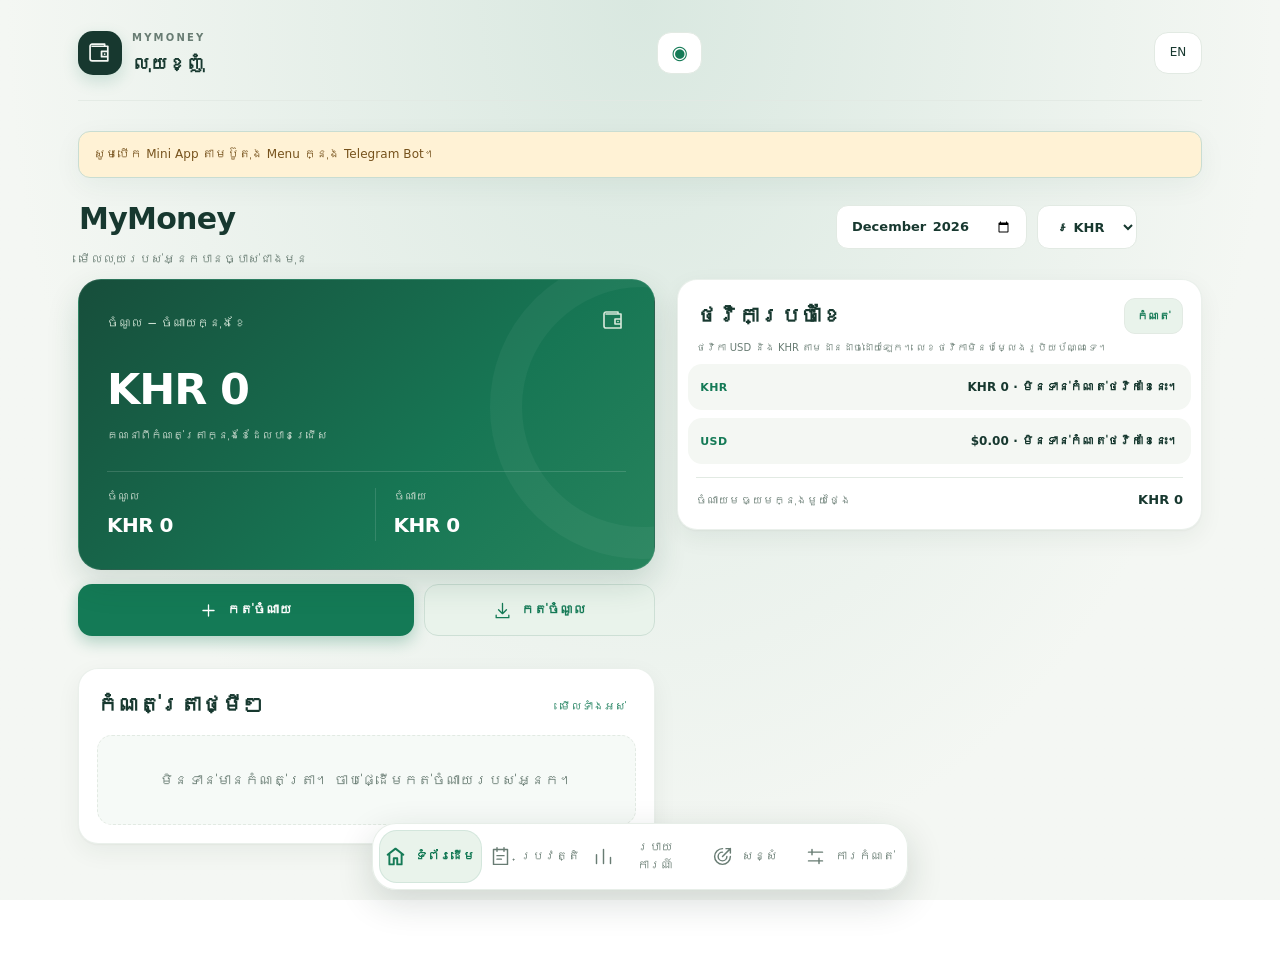
==== static/index.html @ 29fc5677 "Updated Layout ,UI,Notification" ====
<!doctype html>
<html lang="km">
<head>
<meta charset="utf-8"><meta name="viewport" content="width=device-width, initial-scale=1, viewport-fit=cover">
<meta name="theme-color" content="#13795b"><title>លុយខ្ញុំ · MyMoney</title>
<link rel="stylesheet" href="/static/style.css"><link rel="stylesheet" href="/static/design.css"><link rel="stylesheet" href="/static/modern.css?v=20261009-wallpaper-fix"><link rel="stylesheet" href="/static/keypad.css?v=20261022-keypad"><link rel="stylesheet" href="/static/notifications.css?v=20261022-notify"><link rel="stylesheet" href="/static/clean.css?v=20261022-clean">
<script src="https://telegram.org/js/telegram-web-app.js"></script><script defer src="/static/wallpaper.js?v=20261009-wallpaper-fix"></script><script defer src="/static/app.js?v=20261009-wallpaper-fix"></script>
<script defer src="/static/personal.js"></script><script defer src="/static/design.js"></script><script defer src="/static/history.js"></script><script defer src="/static/features.js"></script><script defer src="/static/ux.js"></script><script defer src="/static/exchange.js?v=20261009-auto-rate-v2"></script><script defer src="/static/categories.js"></script><script defer src="/static/keypad.js?v=20261022-keypad"></script><script defer src="/static/debts.js"></script><script defer src="/static/notifications.js?v=20261022-notify"></script><script defer src="/static/calendar.js?v=20261022-clean"></script><script defer src="/static/admin.js"></script></head>
<body>
<div id="bootLoader" class="boot-loader" role="status" aria-live="polite"><div class="loader-mark">◈</div><strong>MyMoney</strong><p>កំពុងបើកកម្មវិធី / Opening your wallet…</p><span class="spinner"></span></div>
<div class="shell">
<header><div class="brand" data-ui-icon="wallet"></div><div><small>MYMONEY</small><h1>លុយខ្ញុំ</h1></div><button id="privacyToggle" class="pill privacy-toggle" type="button" aria-pressed="false" aria-label="Hide amounts">◉</button><button id="language" class="pill" aria-label="Change language">EN</button></header>
<div id="notice" role="status" aria-live="polite"></div><button id="retryLoad" class="secondary" hidden data-i="retry">ព្យាយាមម្ដងទៀត</button>
<div class="greeting"><p id="greetingName"></p><span data-i="greetingTag">កត់ត្រាបន្តិច រៀបចំបានច្បាស់</span></div><div class="toolbar"><label><span data-i="month">ខែ</span><input id="month" type="month"></label><label class="base-currency"><span id="currencyHelp" data-i="baseCurrency">បង្ហាញសរុបជារូបិយប័ណ្ណ</span><select id="currency" aria-label="Base display currency"><option value="KHR">៛ KHR</option><option value="USD">$ USD</option></select></label></div>
<main>
<section id="home" class="page dashboard">
<div class="wallet-block"><article class="hero"><div class="hero-top"><span data-i="net">ចំណូល − ចំណាយក្នុងខែ</span><span class="hero-emblem" data-ui-icon="wallet"></span></div><strong id="net">—</strong><p data-i="netHelp">គណនាពីកំណត់ត្រាក្នុងខែដែលបានជ្រើស</p><div class="hero-stats"><div><span data-i="income">ចំណូល</span><b id="income">—</b></div><div><span data-i="expense">ចំណាយ</span><b id="expense">—</b></div></div></article><div class="actions"><button id="addExpense" class="primary"><i data-ui-icon="plus"></i><span data-i="addExpense"></span></button><button id="addIncome" class="secondary"><i data-ui-icon="income"></i><span data-i="addIncome"></span></button></div></div>
<div class="overview-block"><article class="card budget-card"><div class="section-title"><h2 data-i="budget">ថវិកាប្រចាំខែ</h2><button id="manageBudget" class="text-btn" data-i="manage">កំណត់</button></div><p class="muted budget-currency-note" data-i="budgetCurrencyNote">USD និង KHR តាមដានដាច់ដោយឡែក។</p><div id="budgetSummary" aria-live="polite"></div><progress id="budgetProgress" max="100" value="0" hidden></progress><p id="budgetHint" class="muted" hidden></p><div class="monthly-budget-stats"><div><small data-i="monthSpentAverage">ចំណាយមធ្យមក្នុងមួយថ្ងៃ</small><strong id="monthSpentAverage">—</strong></div></div><div id="dailyAllowanceCard" class="budget-daily-callout" hidden><div class="section-title"><h3 data-i="dailyAllowance">ចំនួនណែនាំសម្រាប់ចាយប្រចាំថ្ងៃ</h3><span id="dailyAllowanceDays" class="daily-allowance-days"></span></div><strong id="dailyAllowanceAmount">—</strong><p id="dailyAllowanceHint" class="muted"></p></div></article></div>
<article class="card recent-card"><div class="section-title"><h2 data-i="recent">កំណត់ត្រាថ្មីៗ</h2><button id="viewAll" class="text-btn" data-i="viewAll">មើលទាំងអស់</button></div><div id="recent"></div></article>

</section>
<section id="debts" class="page" hidden><div class="page-heading"><div><p class="eyebrow">MYMONEY / PERSONAL</p><h2 data-i="debts">ខ្ចី និងឱ្យខ្ចី</h2></div><button id="newDebt" class="primary" data-i="newDebt">＋ កត់ត្រា</button></div><p class="muted" data-i="debtHelp">តាមដានប្រាក់ដែលអ្នកខ្ចី ឬឱ្យគេខ្ចី កត់ប្រាក់សងនីមួយៗ និងមើលសមតុល្យនៅសល់។</p><div class="debt-summary"><article><small data-i="iOwe">ខ្ញុំជំពាក់</small><strong id="debtOweKhr">៛ —</strong><strong id="debtOweUsd">$ —</strong></article><article><small data-i="owedToMe">គេជំពាក់ខ្ញុំ</small><strong id="debtLentKhr">៛ —</strong><strong id="debtLentUsd">$ —</strong></article></div><article class="card debt-monthly"><div class="section-title"><h3 data-i="debtMonthSummary">សង្ខេបប្រចាំខែ</h3><input id="debtMonth" type="month" aria-label="Debt summary month"></div><div class="debt-month-grid"><div><small data-i="borrowedThisMonth">បានខ្ចី</small><strong id="debtMonthBorrowed">—</strong></div><div><small data-i="lentThisMonth">បានឱ្យខ្ចី</small><strong id="debtMonthLent">—</strong></div><div><small data-i="repaidThisMonth">បានសង</small><strong id="debtMonthPaid">—</strong></div></div></article><div class="chips"><button data-debt-filter="all" class="selected" data-i="all">ទាំងអស់</button><button data-debt-filter="open" data-i="unpaid">មិនទាន់សង</button><button data-debt-filter="settled" data-i="paid">បានសង</button><button data-debt-filter="overdue" data-i="overdue">ហួសថ្ងៃសង</button></div><div class="debt-tools"><input id="debtSearch" type="search" data-i-placeholder="debtSearchPlaceholder" placeholder="ស្វែងរកតាមចំណាំ…" aria-label="ស្វែងរកតាមចំណាំ"><select id="debtSort" aria-label="Sort debts"><option value="newest" data-i="sortNewest">ថ្មីៗមុន</option><option value="amount_desc" data-i="sortAmountHigh">ចំនួនច្រើនមុន</option><option value="amount_asc" data-i="sortAmountLow">ចំនួនតិចមុន</option><option value="due_asc" data-i="sortDueSoon">ថ្ងៃសងជិតមុន</option></select></div><label class="debt-show-settled"><input id="showSettledDebts" type="checkbox"><span data-i="showSettledDebts">បង្ហាញកំណត់ត្រាដែលសងរួច</span></label><p id="debtError" role="status"></p><div id="debtList"></div></section>
<section id="reports" class="page" hidden><div class="page-heading"><div><p class="eyebrow">MYMONEY / INSIGHTS</p><h2 data-i="reports">របាយការណ៍</h2></div><span class="heading-icon" data-ui-icon="reports"></span></div><article class="card summary-card"><div class="section-title"><h2 data-i="quickSummary">សង្ខេបបច្ចុប្បន្ន</h2><button id="refreshSummary" class="text-btn" data-i="refresh">ធ្វើបច្ចុប្បន្នភាព</button></div>
<div class="chips summary-tabs"><button data-period="today" class="selected" data-i="today">ថ្ងៃនេះ</button><button data-period="week" data-i="thisWeek">សប្ដាហ៍នេះ</button><button data-period="month" data-i="thisMonth">ខែនេះ</button></div>
<p id="summaryDates" class="muted"></p><div class="summary-grid"><div><small data-i="income">ចំណូល</small><strong id="summaryIncome">—</strong></div><div><small data-i="expense">ចំណាយ</small><strong id="summaryExpense">—</strong></div><div><small data-i="netShort">នៅសល់សុទ្ធ</small><strong id="summaryNet">—</strong></div></div><p id="summaryError" role="status" class="muted"></p></article><article class="card spending-type-card"><h2 data-i="spendingType">ចំណាយចាំបាច់ និងចំណាយចង់បាន</h2><div id="monthlySpendingTypes"></div></article><article class="card comparison-card"><div class="section-title"><h2 data-i="monthComparison"></h2><button id="refreshFeatures" class="text-btn" data-i="refresh"></button></div><div id="comparison"></div><p id="comparisonError" class="muted" role="status"></p></article><article class="card annual-card"><div class="section-title"><h2 data-i="annualSummary">សង្ខេបប្រចាំឆ្នាំ</h2><select id="annualYear" aria-label="Year"></select></div><p class="muted" data-i="annualHelp">សរុបចំណូល ចំណាយ ប្រភេទចំណាយច្រើនបំផុត និងចំណាយចាំបាច់/ចង់បាន។</p><div id="annualSummary" class="summary-grid"></div><div id="annualTypes" class="annual-types"></div><div id="annualTopCategory" class="annual-top-category"></div><div id="annualMonths" class="annual-months"></div><p id="annualError" class="muted" role="status"></p></article><div class="reports-grid"><article class="card"><div class="section-title"><h2 data-i="dailyTrend">ចំណាយប្រចាំថ្ងៃ</h2><span id="trendMonth" class="muted"></span></div><p class="muted" data-i="trendHelp">ក្រាហ្វសម្រាប់ខែដែលបានជ្រើសខាងលើ។ ចុចលើជួរដើម្បីមើលចំនួនប្រាក់។</p><div id="trendChart"></div><p id="trendDetail" class="muted" aria-live="polite"></p><div class="insights-grid"><div><small data-i="dailyAverage">មធ្យម/ថ្ងៃ</small><strong id="dailyAverage">—</strong></div><div><small data-i="highestDay">ថ្ងៃចាយច្រើនបំផុត</small><strong id="highestDay">—</strong></div></div><details><summary data-i="viewDailyData">មើលតារាងប្រចាំថ្ងៃ</summary><div id="dailyTable" class="table-scroll"></div></details></article><article class="card"><h2 data-i="categories">ចំណាយតាមប្រភេទ</h2><div id="chart"></div></article></div></section>
<section id="history" class="page" hidden><h2 data-i="history">ប្រវត្តិ</h2><details class="quick-details"><summary data-i="quickEntry">បញ្ចូលរហ័ស</summary><div class="quick-shortcuts" aria-label="Quick entries"><button data-quick="food"><i data-ui-icon="food"></i> <span data-i="food">អាហារ</span><small>12,000៛</small></button><button data-quick="coffee"><i data-ui-icon="coffee"></i> <span data-i="coffee">កាហ្វេ</span><small>6,000៛</small></button><button data-quick="transport"><i data-ui-icon="transport"></i> <span data-i="transport">សាំង</span><small>$5</small></button></div></details><details id="favoriteDetails" class="favorite-details"><summary data-i="favorites">ចំណូលចិត្ត</summary><div id="favoriteList" class="favorite-list"></div></details><div class="history-actions"><button id="historyAdd" class="primary" data-i="addExpense"></button><button id="historyIncome" class="secondary" data-i="addIncome"></button><button id="toggleSelect" class="secondary" data-i="selectEntries"></button></div><div id="selectionTools" hidden><div class="selection-actions"><button id="selectVisible" class="secondary" data-i="selectVisible"></button><button id="clearSelection" class="text-btn" data-i="clearSelection"></button><span id="selectionCount" role="status"></span></div><button id="deleteSelected" class="danger" data-i="deleteSelected" disabled></button></div><input id="search" type="search" placeholder="ស្វែងរក / Search" aria-label="Search history"><div class="chips"><button data-filter="all" class="selected" data-i="all">ទាំងអស់</button><button data-filter="expense" data-i="expense">ចំណាយ</button><button data-filter="income" data-i="income">ចំណូល</button></div><div id="historyList"></div><details class="delete-all-area"><summary data-i="manageData"></summary><p class="muted" data-i="allDeleteHelp"></p><button id="deleteAll" class="danger" data-i="deleteAll"></button></details><button id="more" class="secondary" data-i="more" hidden>បង្ហាញបន្ថែម</button></section>
<section id="budget" class="page" hidden><h2 data-i="budget">ថវិកាប្រចាំខែ</h2><p><a class="secondary" href="/insights">📊 ទិដ្ឋភាពថវិកា USD / KHR · Budget overview</a></p><p class="muted" data-i="budgetHelp">កំណត់ថវិកាសម្រាប់ខែ និងរូបិយប័ណ្ណដែលបានជ្រើសខាងលើ។</p><form id="budgetForm" class="card"><p id="budgetContext" class="muted" aria-live="polite"></p><p id="budgetInputHelp" class="muted" data-i="budgetInputHelp"></p><label><span data-i="budgetCurrencyLabel">រូបិយប័ណ្ណថវិកា</span><select id="budgetCurrency"><option value="KHR">៛ KHR</option><option value="USD">$ USD</option></select></label><label><span data-i="limit">កម្រិតចំណាយ</span><input id="budgetAmount" type="number" min="0" required inputmode="decimal"></label><p id="budgetError" class="form-status" role="status" aria-live="polite"></p><button id="saveBudget" class="primary" type="submit" data-i="save">រក្សាទុក</button></form><p class="muted" data-i="budgetNote">បង្ហាញការជូនដំណឹងនៅក្នុង App ពេលចំណាយដល់ 80% ឬលើសថវិកា។</p><article class="card type-budget-card"><h2 data-i="typeBudgets">ថវិកាចាំបាច់ និងចង់បាន</h2><p class="muted" data-i="typeBudgetHelp">កំណត់កម្រិតដាច់ដោយឡែកសម្រាប់ចំណាយចាំបាច់ និងចំណាយចង់បាន។</p><div class="field-row"><form id="essentialBudgetForm"><label><span data-i="essential">ចាំបាច់</span><input id="essentialBudgetAmount" type="number" min="1" required inputmode="decimal"></label><button class="secondary" data-i="save">រក្សាទុក</button><button id="removeEssentialBudget" class="text-btn remove-type-budget" type="button" data-i="removeLimit">ដកកម្រិត</button><p id="essentialBudgetStatus" role="status" class="muted"></p></form><form id="wantBudgetForm"><label><span data-i="want">ចង់បាន</span><input id="wantBudgetAmount" type="number" min="1" required inputmode="decimal"></label><button class="secondary" data-i="save">រក្សាទុក</button><button id="removeWantBudget" class="text-btn remove-type-budget" type="button" data-i="removeLimit">ដកកម្រិត</button><p id="wantBudgetStatus" role="status" class="muted"></p></form></div><div id="typeBudgetSummary"></div></article><article class="card"><h2 data-i="categoryBudgets"></h2><p class="muted" data-i="categoryBudgetHelp"></p><form id="categoryBudgetForm"><label><span data-i="category"></span><select id="budgetCategory"></select></label><label><span data-i="limit"></span><input id="categoryLimit" type="number" required min="1" inputmode="decimal"></label><p id="categoryError" role="status"></p><button class="primary" data-i="save"></button></form><div id="categoryLimits"></div></article></section>
<section id="trash" class="page" hidden><div class="section-title"><h2 data-i="trash"></h2><div class="trash-header-actions"><button id="refreshTrash" class="text-btn" data-i="refresh"></button><button id="emptyTrash" class="danger" data-i="emptyTrash" disabled></button></div></div><p class="muted" data-i="trashHelp"></p><p id="trashError" role="status"></p><div id="trashList"></div><button id="moreTrash" class="secondary" hidden data-i="more"></button></section><section id="goals" class="page" hidden><div class="section-title"><h2 data-i="goals">គោលដៅសន្សំ</h2><button id="newGoal" class="primary" data-i="newGoal">＋ គោលដៅថ្មី</button></div><p class="muted" data-i="goalsHelp">បញ្ចូលប្រាក់សន្សំសរុបដោយខ្លួនឯង។ វាមិនផ្ទេរប្រាក់ ឬរាប់ជាចំណាយទេ។</p><div id="goalOverview" class="goal-overview" aria-live="polite"></div><div class="goal-list-tools"><button id="toggleHiddenGoals" class="text-btn" type="button" data-i="showHiddenGoals">បង្ហាញគោលដៅដែលលាក់</button><button id="refreshGoals" class="text-btn" data-i="refresh">ធ្វើបច្ចុប្បន្នភាព</button></div><p id="goalsError" role="status"></p><div id="goalList"></div></section>
<section id="settings" class="page" hidden><article class="card profile-card"><div class="profile-heading"><div id="profileAvatar" class="profile-avatar"><span id="profileAvatarInitial">T</span><img id="profileAvatarImage" alt="Profile photo" hidden></div><div class="profile-heading-copy"><h2 data-i="profile"></h2><small id="profileId"></small></div></div><div class="profile-photo-tools"><label class="secondary profile-photo-picker"><span data-i="changeProfilePhoto">📷 ប្ដូររូប</span><input id="profilePhotoInput" type="file" accept="image/jpeg,image/png,image/webp" hidden></label><button id="removeProfilePhoto" type="button" class="text-btn" data-i="removeProfilePhoto" hidden>លុបរូប</button></div><p id="profilePhotoStatus" class="muted profile-photo-status" role="status"></p><form id="profileForm"><label><span data-i="displayName"></span><input id="profileName" maxlength="80" required autocomplete="nickname"></label><label><span data-i="bio"></span><input id="profileBio" maxlength="160"></label><p id="profileError" role="status"></p><button type="submit" id="saveProfile" class="primary" data-i="save"></button></form></article><article class="card"><h2 data-i="customCategories">ប្រភេទផ្ទាល់ខ្លួន</h2><p class="muted" data-i="customCategoriesHelp"></p><form id="customCategoryForm"><div class="category-create-grid"><label><span data-i="categoryName">ឈ្មោះប្រភេទ</span><input id="newCategoryName" maxlength="40" required placeholder="ឧ. កាហ្វេ"></label><label><span data-i="categoryIcon">រូបតំណាង</span><select id="newCategoryIcon" aria-label="រូបតំណាង"></select></label></div><label><span data-i="categoryType">ប្រើសម្រាប់</span><select id="newCategoryType"><option value="expense" data-i="expenseOnly">ចំណាយ</option><option value="income" data-i="incomeOnly">ចំណូល</option><option value="both" data-i="bothKinds">ទាំងពីរ</option></select></label><p id="categoryManagerError" role="status"></p><button class="primary category-add-button" data-i="addCategory">＋ បន្ថែមប្រភេទ</button></form><div id="customCategoryList" class="custom-category-list"></div></article><article class="card"><h2 data-i="moreTools">ឧបករណ៍បន្ថែម</h2><div class="personal-tools"><button id="openReceipts" class="secondary"><i data-ui-icon="receipt"></i><span data-i="receipts"></span></button><button id="openDebts" class="secondary"><i data-ui-icon="debt"></i><span data-i="debts"></span></button></div></article><article class="card"><h2 data-i="trash"></h2><p class="muted" data-i="trashHelp"></p><button id="openTrash" class="secondary" data-i="openTrash"></button></article><article id="adminModeCard" class="card admin-mode-card" hidden><div class="section-title"><h3 data-i="accountMode">Account mode</h3><span id="adminModeBadge" class="pill mode-badge">User mode</span></div><p class="muted" data-i="accountModeHelp">Switch between personal features and the admin console. Your admin access remains enabled.</p><button id="toggleAdminMode" type="button" class="secondary">Switch to Admin Mode</button></article><article id="adminHint" class="card" hidden><h3>🛡 Admin</h3><p data-i="adminHelp">គ្រប់គ្រងអ្នកប្រើ សិទ្ធិចូល និងមើលសង្ខេបទិន្នន័យ។</p><button id="openAdminConsole" type="button" class="secondary">🛡 Open Admin Console / បើកផ្ទាំង Admin</button></article><h2 data-i="settings">ការកំណត់</h2><article class="card"><label><span data-i="appearance">រូបរាង</span><select id="theme"><option value="system" data-i="system">តាមឧបករណ៍</option><option value="light" data-i="light">ភ្លឺ</option><option value="dark" data-i="dark">ងងឹត</option></select></label><label class="screen-mode-label"><span data-i="screenMode">ទំហំបង្ហាញ Mini App</span><select id="screenMode"><option value="device" data-i="screenModeDevice">តាម Telegram/ឧបករណ៍</option><option value="fullscreen" data-i="screenModeFull">ពេញអេក្រង់</option><option value="normal" data-i="screenModeNormal">ទំហំធម្មតា</option></select></label><p id="fullscreenStatus" class="muted fullscreen-status" role="status" data-i="fullscreenHelp">ជ្រើសទំហំតាម Telegram ឬកំណត់ជាពេញអេក្រង់/ធម្មតា។</p><label class="wallpaper-label"><span data-i="wallpaper">ផ្ទៃខាងក្រោយ</span><select id="wallpaper"><option value="default" data-i="wallpaperDefault">ដើម</option><option value="meadow" data-i="wallpaperMeadow">សួនបៃតង</option><option value="sunset" data-i="wallpaperSunset">ថ្ងៃលិច</option><option value="lavender" data-i="wallpaperLavender">ផ្កាឡាវេនឌ័រ</option><option value="ocean" data-i="wallpaperOcean">សមុទ្រ</option></select></label><p class="muted wallpaper-help" data-i="wallpaperHelp">ផ្ទៃខាងក្រោយរក្សាទុកលើឧបករណ៍នេះប៉ុណ្ណោះ។</p></article><article class="card exchange-card"><p id="fxInfo" class="muted"></p><output id="ratePreview" class="rate-preview" aria-live="polite">1 USD = — KHR</output><button id="refreshMarketRate" type="button" class="secondary market-rate-button" data-i="refreshMarketRate">↻ ធ្វើបច្ចុប្បន្នភាព</button><p id="marketRateStatus" class="muted market-rate-status" role="status"></p><p><a href="https://www.acledabank.com.kh/kh/eng/ps_cmforeignexchange" target="_blank" rel="noopener noreferrer">ប្រភព ACLEDA / Bank source ↗</a></p></article><article class="card" id="notificationsCard"><h3 data-i="notifications"></h3><p class="muted" data-i="notificationsHelp"></p><label><span data-i="notifDailyLabel"></span><select id="notifDaily"></select></label><label><span data-i="notifDailyHourLabel"></span><select id="notifDailyHour"></select></label><label><span data-i="notifDebtLabel"></span><select id="notifDebt"></select></label><label><span data-i="notifDebtDaysLabel"></span><select id="notifDebtDays"></select></label><p id="notifStatus" class="muted" role="status"></p><div class="notif-actions"><button id="notifSave" type="button" class="primary" data-i="save"></button><button id="notifTest" type="button" class="secondary" data-i="notifTest"></button></div></article><article class="card"><h3 data-i="language">ភាសា</h3><button id="switchLanguage" class="secondary">ខ្មែរ / English</button></article><article class="card"><h3 data-i="export">នាំចេញទិន្នន័យ</h3><p class="muted" data-i="exportHelp">ទាញយកកំណត់ត្រាទាំងអស់ជា CSV សម្រាប់ Excel។</p><button id="export" class="secondary" data-i="download">ទាញយក CSV</button></article><article class="card"><h3 data-i="privacy">ឯកជនភាព</h3><p class="muted" data-i="privacyHelp">ទិន្នន័យភ្ជាប់នឹង Telegram ID របស់អ្នក។ គណនីសាច់ប្រាក់/ធនាគារគ្រាន់តែជាស្លាក មិនភ្ជាប់ទៅធនាគារទេ។</p><p class="muted" data-i="separate">KHR និង USD ត្រូវបានបង្ហាញដាច់ដោយឡែក ដោយមិនប្ដូរអត្រាប្រាក់។</p></article></section>
<section id="admin" class="page" hidden><div class="page-heading"><div><p class="eyebrow">MYMONEY / ADMIN</p><h2>🛡 Admin Console</h2></div><button id="adminBack" class="text-btn" type="button">← Back / ត្រឡប់</button></div><p class="muted">Manage user access and review app data. Admin access is limited to authorized Telegram accounts.</p><article id="adminUnlockCard" class="card admin-unlock-card"><div class="admin-lock-illustration" aria-hidden="true"><svg viewBox="0 0 64 64" fill="none"><path d="M32 5 52 13v15c0 14-8.5 24-20 31C20.5 52 12 42 12 28V13L32 5Z"/><rect x="22" y="28" width="20" height="17" rx="4"/><path d="M26 28v-5a6 6 0 0 1 12 0v5m-6 7v3"/></svg></div><h3>Admin password / ពាក្យសម្ងាត់ Admin</h3><p id="adminPasswordHelp" class="muted">Enter the password configured by the owner.</p><form id="adminUnlockForm"><label><span>Password / ពាក្យសម្ងាត់</span><input id="adminPassword" type="password" maxlength="256" autocomplete="current-password" required></label><p id="adminUnlockStatus" role="status"></p><button id="adminUnlockButton" class="primary" type="submit">Unlock Admin / ដោះសោ Admin</button></form></article><div id="adminWorkspace" hidden><button id="adminLockButton" class="secondary admin-lock-button" type="button">🔒 Lock Admin / ចាក់សោ Admin</button><article id="adminDashboard" class="card"><div class="section-title"><h3>📊 Admin dashboard / ផ្ទាំងស្ថិតិ</h3><button id="refreshAdminDashboard" class="text-btn" type="button">Refresh</button></div><div id="adminMetrics" class="admin-metrics"><p class="muted">Loading dashboard…</p></div><div class="admin-chart-head"><h4>Monthly expenses by category / ចំណាយតាមប្រភេទ</h4><label><span>Currency</span><select id="adminChartCurrency"><option value="USD">USD</option><option value="KHR">KHR</option></select></label></div><div class="admin-chart-wrap"><div id="adminDonut" class="admin-donut" role="img" aria-label="Monthly expense chart"><div><strong id="adminDonutTotal">0</strong><small id="adminDonutLabel">No expenses</small></div></div><div id="adminChartLegend" class="admin-chart-legend"></div></div><div id="adminStatusBreakdown" class="admin-status-breakdown"></div></article><div id="adminOwnerTools" class="card" hidden><h3>Administrator accounts / គណនី Admin</h3><form id="addAdminForm"><label><span>Telegram user ID</span><input id="newAdminId" type="number" min="1" step="1" required inputmode="numeric"></label><button class="primary" type="submit">＋ Add admin / បន្ថែម Admin</button><p id="addAdminStatus" role="status"></p></form><div id="adminList"></div></div><div id="adminAddUserCard" class="card" hidden><h3>＋ Add a user / បន្ថែមអ្នកប្រើ</h3><form id="adminAddUserForm"><label><span>Telegram user ID or @username</span><input id="adminNewUserId" type="text" maxlength="40" required autocomplete="off" placeholder="123456789 or @username"></label><p class="muted admin-user-hint">To add by @username, ask the person to open the bot and send /start or /request first. / ប្រើ @username បាន បន្ទាប់ពីគាត់បើក Bot ហើយផ្ញើ /start ឬ /request។</p><label><span>Name (optional) / ឈ្មោះ (មិនចាំបាច់)</span><input id="adminNewUserName" maxlength="80"></label><button class="primary" type="submit">Create and approve / បង្កើត និងអនុញ្ញាត</button><p id="adminAddUserStatus" role="status"></p></form></div><article class="card"><div class="section-title"><h3>Users / អ្នកប្រើ</h3><button id="refreshAdmin" class="text-btn" type="button">Refresh / ធ្វើបច្ចុប្បន្នភាព</button></div><div class="admin-user-filters"><input id="adminUserSearch" type="search" placeholder="Search name or Telegram ID / ស្វែងរកឈ្មោះ ឬ ID"><select id="adminUserStatusFilter"><option value="">All statuses</option><option value="approved">Approved</option><option value="pending">Pending</option><option value="revoked">Revoked</option><option value="deleted">Deleted</option><option value="not_requested">Not requested</option><option value="admin">Admin</option></select></div><p id="adminStatus" role="status"></p><div id="adminUsers"></div></article><article id="adminUserDetail" class="card" hidden></article></div></section></main>
<nav aria-label="Main navigation"><button data-page="home" class="active"><span data-ui-icon="home"></span><small data-i="home"></small></button><button data-page="history"><span data-ui-icon="history"></span><small data-i="history"></small></button><button data-page="reports"><span data-ui-icon="reports"></span><small data-i="reports"></small></button><button data-page="goals"><span data-ui-icon="goals"></span><small data-i="goals"></small></button><button data-page="settings"><span data-ui-icon="settings"></span><small data-i="settings"></small></button></nav>
</div>
<dialog id="entryDialog"><form id="entryForm"><div class="section-title"><h2 id="entryTitle"></h2><button type="button" id="closeDialog" class="icon-btn" aria-label="Close">✕</button></div><input id="entryId" type="hidden"><div class="field-row"><label><span data-i="amount">ចំនួនប្រាក់</span><input id="amount" type="number" required inputmode="decimal"></label><label><span data-i="currency">រូបិយប័ណ្ណ</span><select id="entryCurrency"><option value="KHR">៛ KHR</option><option value="USD">$ USD</option></select></label></div><section id="itemsSection" class="items-section" hidden><div class="section-title"><h3 data-i="expenseItems">មុខទំនិញ</h3><span class="muted" data-i="itemsOptional">ជាជម្រើស</span></div><div id="expenseItemsList"></div><button id="addExpenseItem" type="button" class="secondary" data-i="addExpenseItem">＋ បន្ថែមមុខទំនិញ</button><p id="itemsTotal" class="items-total" aria-live="polite"></p></section><button id="toggleExpenseItems" type="button" class="text-btn" data-i="addItemsToExpense">＋ បំបែកចំណាយជាមុខទំនិញ</button><label><span data-i="category">ប្រភេទ</span><select id="category"></select></label><label id="spendingTypeLabel"><span data-i="spendingType">ប្រភេទចំណាយ</span><select id="spendingType"><option value="essential" data-i="essential">ចំណាយចាំបាច់</option><option value="want" data-i="want">ចំណាយចង់បាន</option><option value="none" data-i="spendingNone">មិនកំណត់</option></select></label><div class="field-row"><label><span data-i="account">គណនី</span><select id="account"><option value="cash" data-i="cash">សាច់ប្រាក់</option><option value="bank" data-i="bank">ធនាគារ</option></select></label><label><span data-i="date">ថ្ងៃ</span><input id="day" type="date" min="2000-01-01" required></label></div><label><span data-i="note">កំណត់ចំណាំ (ជាជម្រើស)</span><input id="note" maxlength="300"></label><button id="saveFavoriteFromEntry" type="button" class="text-btn" data-i="saveFavorite">☆ រក្សាទុកជាចំណូលចិត្ត</button><p id="formError" role="alert"></p><button id="saveEntry" class="primary" data-i="save">រក្សាទុក</button><button type="button" id="deleteEntry" class="danger" data-i="delete" hidden>លុបកំណត់ត្រា</button></form></dialog>
<dialog id="goalDialog"><form id="goalForm"><div class="section-title"><h2 data-i="goals">គោលដៅសន្សំ</h2><button id="closeGoal" type="button" class="icon-btn" aria-label="Close">✕</button></div><label><span data-i="goalName">ឈ្មោះគោលដៅ</span><input id="goalName" maxlength="80" required></label><label><span data-i="currency">រូបិយប័ណ្ណ</span><select id="goalCurrency"><option value="KHR">KHR</option><option value="USD">USD</option></select></label><div class="field-row"><label><span data-i="goalTarget">គោលដៅប្រាក់</span><input id="goalTarget" type="number" min="1" required inputmode="decimal"></label><label><span data-i="goalSaved">សន្សំបានសរុប</span><input id="goalSaved" type="number" min="0" required inputmode="decimal" value="0"></label></div><label><span data-i="goalDeadline">ថ្ងៃចង់សម្រេច (ជាជម្រើស)</span><input id="goalTargetDate" type="date" min="2000-01-01"></label><section id="goalTracking" class="goal-tracking" hidden><div class="goal-detail-stats"><span id="goalRemaining"></span><span id="goalEstimate" class="muted"></span><span id="goalMonthlyNeed" class="muted"></span></div><label><span data-i="goalEntryAmount">ចំនួនបន្ថែម/ដក</span><input id="goalEntryAmount" type="number" min="0.01" step="0.01" inputmode="decimal"></label><div id="goalQuickAmounts" class="goal-quick-amounts" aria-label="Quick amounts"></div><div class="goal-money-actions"><button id="addGoalMoney" type="button" class="primary" data-i="addSavings">＋ បន្ថែមប្រាក់</button><button id="withdrawGoalMoney" type="button" class="secondary" data-i="withdrawSavings">− ដកប្រាក់</button></div><p id="goalEntryStatus" role="status"></p><details class="goal-history"><summary data-i="goalHistory">ប្រវត្តិសន្សំ</summary><div id="goalEntryList"></div></details></section><p id="goalError" role="alert"></p><button id="saveGoal" class="primary" data-i="save">រក្សាទុក</button><button id="deleteGoal" type="button" class="danger" data-i="deleteGoal" hidden>លុបគោលដៅ</button></form></dialog><dialog id="confirmGoalDeleteDialog" class="confirm-dialog"><div class="delete-confirm-icon" aria-hidden="true">!</div><h2 data-i="confirmDeleteGoalTitle">Delete this goal?</h2><p class="muted" data-i="confirmDeleteGoalHelp">This permanently deletes the goal and its savings history.</p><div class="confirm-dialog-actions"><button id="cancelGoalDelete" type="button" class="secondary" data-i="cancel">Cancel</button><button id="confirmGoalDelete" type="button" class="danger" data-i="confirmDeleteGoal">Delete permanently</button></div></dialog>
<dialog id="debtDialog"><form id="debtForm"><div class="section-title"><h2 id="debtFormTitle" data-i="newDebt">＋ កត់ត្រា</h2><button id="closeDebt" type="button" class="icon-btn" aria-label="Close">✕</button></div><input id="debtId" type="hidden"><label><span data-i="debtDirection">ប្រភេទកំណត់ត្រា</span><select id="debtDirection"><option value="borrowed" data-i="borrowed">ខ្ញុំខ្ចី</option><option value="lent" data-i="lent">ខ្ញុំឱ្យខ្ចី</option></select></label><div class="field-row"><label><span data-i="amount">ចំនួនប្រាក់</span><input id="debtAmount" type="number" min="0.01" step="0.01" required inputmode="decimal"></label><label><span data-i="currency">រូបិយប័ណ្ណ</span><select id="debtCurrency"><option value="KHR">៛ KHR</option><option value="USD">$ USD</option></select></label></div><label><span data-i="dueDateOptional">ថ្ងៃកំណត់សង (ជាជម្រើស)</span><input id="debtDue" type="date" min="2000-01-01"></label><label><span data-i="debtNoteLabel">គោលបំណង / ចំណាំ (ជាជម្រើស)</span><input id="debtNote" maxlength="300"></label><div class="debt-photo-picker"><label><span data-i="debtPhotoLabel">រូបភាព ឬផ្សេងៗ (ជាជម្រើស)</span><input id="debtPhotoFile" type="file" accept="image/jpeg,image/png,image/webp"></label><small class="muted" data-i="debtPhotoHelp">JPEG, PNG ឬ WebP មិនលើស 2 MB។</small><img id="debtPhotoPreview" alt="Debt record image" hidden><p id="debtPhotoStatus" role="status"></p><button id="removeDebtPhoto" type="button" class="text-btn" hidden data-i="removeDebtPhoto">លុបរូបភាព</button></div><p id="debtFormError" role="alert"></p><button class="primary" data-i="save">រក្សាទុក</button></form></dialog><dialog id="debtPaymentDialog"><form id="debtPaymentForm"><div class="section-title"><h2 id="debtPaymentTitle" data-i="recordRepayment">＋ កត់ប្រាក់សង</h2><button id="closeDebtPayment" type="button" class="icon-btn" aria-label="Close">✕</button></div><input id="debtPaymentId" type="hidden"><input id="debtPaymentDebtId" type="hidden"><label><span data-i="repaymentAmount">ចំនួនប្រាក់សង</span><input id="debtPaymentAmount" type="number" min="0.01" step="0.01" inputmode="decimal" required></label><label><span data-i="paymentDate">ថ្ងៃសង</span><input id="debtPaymentDate" type="date" min="2000-01-01" required></label><label><span data-i="paymentNote">ចំណាំ (ជាជម្រើស)</span><input id="debtPaymentNote" maxlength="300"></label><p id="debtPaymentError" role="alert"></p><button class="primary" data-i="save">រក្សាទុក</button></form></dialog><dialog id="debtPhotoDialog" class="receipt-dialog"><div class="section-title"><h2 data-i="debtPhotoLabel">រូបភាព ឬផ្សេងៗ</h2><button id="closeDebtPhoto" class="icon-btn" aria-label="Close">✕</button></div><img id="debtPhotoFull" alt="Debt record image" class="debt-photo-full"></dialog><dialog id="debtHistoryDialog" class="debt-history-dialog"><div class="section-title"><h2 data-i="debtHistory">ប្រវត្តិកំណត់ត្រា</h2><button id="closeDebtHistory" class="icon-btn" aria-label="Close">✕</button></div><div id="debtHistoryList"></div></dialog>
<div id="toast" class="toast" role="status" aria-live="polite" hidden></div>
<dialog id="receiptDialog" class="receipt-dialog"><div class="section-title"><span class="muted">MYMONEY · PERSONAL</span><button id="closeReceipt" class="icon-btn" aria-label="Close">✕</button></div><div class="receipt-heading"><span class="receipt-mark">✓</span><h2 data-i="personalReceipt">កំណត់ត្រាចំណាយ</h2><p class="muted" data-i="receiptHelp">សង្ខេបពីកំណត់ត្រារបស់អ្នក</p></div><div id="receiptContent"></div><section class="record-qr"><h3 data-i="recordQrTitle">QR សម្រាប់កំណត់ត្រានេះ</h3><p class="muted" data-i="recordQrHelp">ស្កេន QR នេះដើម្បីបើករូបភាពកំណត់ត្រា។ អ្នកដែលមាន QR អាចមើលព័ត៌មានសង្ខេបបាន។</p><button id="toggleRecordQr" class="secondary" type="button" data-i="showRecordQr">បង្ហាញ QR</button><img id="recordQrImage" alt="QR code for this personal expense record" hidden><p id="recordQrStatus" class="muted" role="status"></p><button id="downloadRecordQr" class="secondary" type="button" data-i="downloadRecordQr" hidden>ទាញយក QR</button></section><div class="photo-section"><h3 data-i="receiptPhoto"></h3><p class="muted" data-i="photoHelp"></p><img id="receiptPhoto" alt="Receipt photo" hidden><p id="photoStatus" role="status"></p><label class="photo-picker"><span data-i="choosePhoto"></span><input id="photoFile" type="file" accept="image/jpeg,image/png,image/webp"></label><div class="history-actions"><button id="uploadPhoto" class="secondary" data-i="uploadPhoto"></button><button id="removePhoto" class="danger" hidden data-i="removePhoto"></button></div></div><button id="editReceipt" class="primary" data-i="edit">កែប្រែ</button></dialog>

<dialog id="emptyTrashDialog" class="confirm-dialog"><div class="delete-confirm-icon" aria-hidden="true">!</div><h2 data-i="emptyTrashTitle">លុបទិន្នន័យក្នុងធុងសំរាមទាំងអស់?</h2><p class="muted" data-i="emptyTrashHelp">កំណត់ត្រា និងរូបបង្កាន់ដៃនឹងត្រូវលុបជាអចិន្ត្រៃយ៍ ហើយមិនអាចស្ដារវិញបានទេ។</p><label><span data-i="typeDelete">វាយ DELETE ដើម្បីបញ្ជាក់</span><input id="emptyTrashPhrase" autocomplete="off" spellcheck="false" placeholder="DELETE"></label><p id="emptyTrashError" role="alert"></p><div class="confirm-dialog-actions"><button id="cancelEmptyTrash" type="button" class="secondary" data-i="cancel">បោះបង់</button><button id="confirmEmptyTrash" type="button" class="danger" data-i="emptyTrashConfirm" disabled>លុបទាំងអស់ជាអចិន្ត្រៃយ៍</button></div></dialog>
<dialog id="bulkDialog"><h2 data-i="confirmDeletion"></h2><p id="bulkDescription"></p><p class="muted" data-i="deleteWarning"></p><label><span data-i="typeDelete"></span><input id="deletePhrase" autocomplete="off" spellcheck="false" placeholder="DELETE"></label><p id="bulkError" role="alert"></p><div class="history-actions"><button id="cancelBulk" class="secondary" data-i="cancel"></button><button id="confirmBulk" class="danger" data-i="delete" disabled></button></div></dialog><dialog id="favoriteDialog"><form id="favoriteForm"><h2 data-i="favoriteName">ដាក់ឈ្មោះចំណូលចិត្ត</h2><label><span data-i="favoriteName"></span><input id="favoriteTitle" maxlength="60" required></label><p id="favoriteError" role="alert"></p><div class="history-actions"><button type="button" id="cancelFavorite" class="secondary" data-i="cancel"></button><button class="primary" data-i="save"></button></div></form></dialog></body></html>
---- static/style.css ----
:root{--bg:#f5f7f6;--card:#fff;--ink:#183b31;--muted:#75867f;--green:#13795b;--line:#e3eae6;--red:#c44d46;--soft:#e9f3ed;color-scheme:light;font-family:"Noto Sans Khmer","Khmer OS Battambang",system-ui,sans-serif}*{box-sizing:border-box}body{margin:0;background:var(--bg);color:var(--ink);font-size:14px}button,input,select{font:inherit}button{cursor:pointer;touch-action:manipulation}button:disabled{opacity:.5;cursor:wait}button:focus-visible,input:focus-visible,select:focus-visible{outline:3px solid #8ccbb2;outline-offset:2px}[hidden]{display:none!important}.shell{max-width:560px;margin:auto;padding:24px 20px calc(100px + env(safe-area-inset-bottom));padding-top:max(24px,env(safe-area-inset-top),var(--tg-content-safe-area-inset-top,0px))}header{display:flex;align-items:center;gap:12px;margin-bottom:26px}.brand{width:46px;height:46px;display:grid;place-items:center;background:var(--green);color:white;border-radius:15px;font-size:31px}header small{font-size:10px;letter-spacing:2px;color:var(--muted);font-weight:800}h1{font-size:21px;margin:2px 0}h2{font-size:17px;margin:0 0 16px}h3{font-size:15px;margin-top:0}.pill{margin-left:auto;border:1px solid var(--line);border-radius:20px;padding:8px 13px;background:var(--card);color:var(--ink)}.toolbar{display:flex;align-items:end;gap:12px;margin-bottom:18px}.toolbar label{flex:1;margin:0}.toolbar label span{display:none}.toolbar input,.toolbar select{background:var(--card);height:44px;margin:0}.toolbar select{width:108px}.hero{background:#145b45;border-radius:24px;padding:25px;color:#fff;box-shadow:0 12px 30px #174b4014}.hero-top{display:flex;justify-content:space-between;color:#c5e3d6;font-size:12px}.hero strong{display:block;font-size:36px;margin:16px 0 5px;letter-spacing:-1px;overflow-wrap:anywhere}.hero p{font-size:11px;color:#b5d2c5;margin-bottom:24px}.hero-stats{display:grid;grid-template-columns:1fr 1fr;border-top:1px solid #ffffff24;padding-top:16px;gap:16px}.hero-stats span{display:block;color:#b5d2c5;font-size:11px;margin-bottom:5px}.hero-stats b{font-size:18px;overflow-wrap:anywhere}.actions{display:grid;grid-template-columns:1fr 1fr;gap:12px;margin:18px 0 24px}.primary,.secondary,.danger{border:0;border-radius:13px;padding:14px 16px;min-height:48px;font-weight:650}.primary{background:var(--green);color:white}.secondary{background:var(--soft);color:var(--green)}.danger{background:#fae9e7;color:#b43932;margin-top:12px}.card{background:var(--card);border:1px solid var(--line);padding:20px;border-radius:19px;margin-bottom:20px}.section-title{display:flex;align-items:center;justify-content:space-between;gap:10px;margin-bottom:14px}.section-title h2{margin:0}.text-btn{border:0;background:none;color:var(--green);font-size:12px;padding:8px}.muted{color:var(--muted);font-size:12px;line-height:1.9}progress{width:100%;height:8px;border:0;border-radius:10px;overflow:hidden;margin-top:14px;accent-color:var(--green)}progress::-webkit-progress-bar{background:var(--soft)}progress::-webkit-progress-value{background:var(--green);border-radius:10px}progress::-moz-progress-bar{background:var(--green)}.row{display:flex;align-items:center;gap:12px;width:100%;padding:14px 2px;border:0;border-bottom:1px solid var(--line);background:none;color:var(--ink);text-align:left}.row-icon{background:var(--soft);border-radius:13px;width:43px;height:43px;display:grid;place-items:center;font-size:20px;flex-shrink:0}.row-copy{flex:1;min-width:0}.row-copy b{display:block;overflow:hidden;text-overflow:ellipsis;white-space:nowrap}.row-copy small{color:var(--muted);font-size:11px;display:block;margin-top:5px}.row-money{font-weight:700;white-space:nowrap}.positive{color:var(--green)}.negative{color:var(--red)}.empty{text-align:center;padding:30px 14px;color:var(--muted);line-height:2}.bar-label{display:flex;justify-content:space-between;font-size:12px;margin-top:14px;gap:8px}.bar-label+progress{margin-top:7px;height:6px}nav{position:fixed;bottom:0;left:50%;transform:translateX(-50%);max-width:560px;width:100%;display:grid;grid-template-columns:repeat(4,1fr);background:var(--card);border-top:1px solid var(--line);padding:8px 10px calc(10px + env(safe-area-inset-bottom));z-index:2}nav button{border:0;background:none;color:var(--muted);border-radius:12px;min-height:54px}nav button span{display:block;font-size:23px;line-height:1.3}nav small{font-size:10px}nav .active{color:var(--green);background:var(--soft)}input,select{border:1px solid var(--line);border-radius:11px;padding:12px;background:var(--bg);color:var(--ink);width:100%;min-width:0;font-size:16px}label{display:block;margin-bottom:16px}label>span{display:block;font-size:12px;margin-bottom:8px}.field-row{display:grid;grid-template-columns:1.4fr 1fr;gap:12px}form>.primary,form>.danger{width:100%}.chips{display:flex;gap:8px;margin:15px 0}.chips button{border:1px solid var(--line);border-radius:20px;padding:9px 15px;background:var(--card);color:var(--muted)}.chips .selected{background:var(--green);color:#fff}dialog{border:0;border-radius:24px;padding:24px;width:calc(100% - 24px);max-width:490px;max-height:90dvh;overflow:auto;background:var(--card);color:var(--ink)}dialog::backdrop{background:#082a2270;backdrop-filter:blur(4px)}.icon-btn{border:0;background:var(--soft);color:var(--ink);border-radius:50%;height:36px;width:36px}#notice:not(:empty){padding:12px 15px;background:var(--soft);border-radius:12px;margin-bottom:16px;font-size:12px;line-height:1.8}#formError{color:var(--red);font-size:12px}#more{width:100%;margin-top:18px}@media(prefers-color-scheme:dark){:root:not([data-theme="light"]){--bg:#111e19;--card:#1b2b24;--ink:#e3efe8;--muted:#9caf9f;--line:#2d4035;--green:#56b993;--soft:#263e32;--red:#ee9087;color-scheme:dark}.primary{color:#10281e}.hero{background:#174d3c}}

.summary-grid{display:grid;grid-template-columns:repeat(3,minmax(0,1fr));gap:10px}.summary-grid small,.insights-grid small{display:block;color:var(--muted);font-size:11px;margin-bottom:8px}.summary-grid strong{font-size:14px;overflow-wrap:anywhere}.summary-tabs{flex-wrap:wrap}.summary-tabs button{padding:8px 12px}.insights-grid{display:grid;grid-template-columns:1fr 1fr;gap:14px;margin:20px 0}.insights-grid strong{font-size:13px;overflow-wrap:anywhere}#trendChart svg{display:block;width:100%;height:auto}.chart-grid{stroke:var(--line);stroke-width:1}.chart-bar{fill:var(--green);cursor:pointer}.chart-bar:focus,.chart-bar:hover{fill:#df9b3b;outline:none}.chart-label{fill:var(--muted);font:11px system-ui}details{border-top:1px solid var(--line);padding-top:12px}summary{cursor:pointer;font-size:12px;color:var(--green);padding:6px 0}.table-scroll{max-height:230px;overflow:auto;margin-top:12px}.table-scroll table{border-collapse:collapse;width:100%;font-size:12px}.table-scroll td,.table-scroll th{padding:9px 4px;text-align:left;border-bottom:1px solid var(--line)}.table-scroll td:last-child,.table-scroll th:last-child{text-align:right}#summaryError:not(:empty){margin-bottom:0}

:root[data-theme="light"]{--bg:#f5f7f6;--card:#fff;--ink:#183b31;--muted:#75867f;--green:#13795b;--line:#e3eae6;--red:#c44d46;--soft:#e9f3ed;color-scheme:light}
:root[data-theme="dark"]{--bg:#111e19;--card:#1b2b24;--ink:#e3efe8;--muted:#9caf9f;--line:#2d4035;--green:#56b993;--soft:#263e32;--red:#ee9087;color-scheme:dark}
:root[data-theme="dark"] .primary{color:#10281e}:root[data-theme="light"] .primary{color:white}
header{margin-bottom:18px}.greeting{margin:0 0 22px}.greeting p{font-weight:750;font-size:19px;margin:0 0 5px}.greeting span{color:var(--muted);font-size:12px}.hero{position:relative;overflow:hidden;background:linear-gradient(125deg,#164d3c,#197456);box-shadow:0 12px 26px #134b3c18}.hero:after{content:"";position:absolute;width:180px;height:180px;border:1px solid #ffffff12;border-radius:50%;right:-70px;top:-70px;pointer-events:none}.hero strong{font-variant-numeric:tabular-nums}.card{box-shadow:0 3px 15px #143a2805}.quick-shortcuts{display:grid;grid-template-columns:repeat(3,minmax(0,1fr));gap:10px;margin:-5px 0 24px}.quick-shortcuts button{border:1px solid var(--line);border-radius:16px;background:var(--card);color:var(--ink);padding:12px 6px;font-size:13px;min-height:72px}.quick-shortcuts span{font-size:11px}.quick-shortcuts small{display:block;color:var(--muted);margin-top:6px;font-size:11px}.goal-card{display:block;width:100%;color:var(--ink);text-align:left;cursor:pointer}.goal-card h3{margin:0;overflow-wrap:anywhere}.goal-card strong{font-size:25px}.goal-percent{background:var(--soft);color:var(--green);padding:6px 10px;border-radius:14px;font-size:12px}.goal-card progress{height:10px}nav{grid-template-columns:repeat(5,minmax(0,1fr))}nav small{font-size:9px}nav button{padding:6px 1px}button{transition:transform .15s,background .15s}button:active{transform:scale(.97)}.page{animation:appear .2s ease}.boot-loader{position:fixed;inset:0;z-index:50;background:var(--bg);display:flex;align-items:center;justify-content:center;flex-direction:column;gap:14px;padding:30px;text-align:center}.boot-loader strong{font-size:26px;letter-spacing:-.7px}.boot-loader p{font-size:12px;color:var(--muted)}.loader-mark{font-size:40px;color:#fff;background:#13795b;border-radius:24px;width:80px;height:80px;display:grid;place-items:center;animation:breathe 1.5s ease-in-out infinite}.spinner{width:26px;height:26px;border:3px solid var(--line);border-top-color:var(--green);border-radius:50%;animation:spin .8s linear infinite}.is-loading{opacity:.5;pointer-events:none;animation:breathe 1.8s ease-in-out infinite}.busy:before{content:"";display:inline-block;width:13px;height:13px;border:2px solid currentColor;border-right-color:transparent;border-radius:50%;margin-right:9px;vertical-align:middle;animation:spin .7s linear infinite}.toast{position:fixed;bottom:calc(90px + env(safe-area-inset-bottom));left:50%;transform:translateX(-50%);max-width:90vw;background:#183b31;color:white;border:1px solid #ffffff20;padding:13px 22px;border-radius:30px;box-shadow:0 8px 25px #0002;z-index:60;font-size:13px;animation:appear .2s ease}#retryLoad{margin-bottom:15px;width:100%}#goalError,#goalsError{color:var(--red);font-size:12px;line-height:1.8}#newGoal{font-size:12px;padding:10px 14px}#notice:empty{display:none}dialog{box-shadow:0 30px 80px #0003}dialog[open]{animation:appear .16s ease}@keyframes spin{to{transform:rotate(360deg)}}@keyframes breathe{50%{opacity:.6}}@keyframes appear{from{opacity:0}to{opacity:1}}@media(prefers-reduced-motion:reduce){*,*:before,*:after{animation:none!important;transition:none!important}}

#notice.warning-notice{background:#fff2d5;color:#76521c;border:1px solid #efd695}.budget-warning{background:#fff2d5;color:#76521c;padding:12px;border-radius:10px}.budget-warning:before{content:"⚠ ";}:root[data-theme="dark"] #notice.warning-notice,:root[data-theme="dark"] .budget-warning{background:#43371f;color:#f2d598;border-color:#6d5935}

/* Personal tools and expense receipt */
.personal-tools{display:flex;gap:10px;margin:14px 0}.personal-tools button{flex:1;font-size:.85rem}
.record-qr{text-align:center;margin:18px 0 22px;padding:16px;border:1px solid var(--line);border-radius:16px;background:var(--bg)}.record-qr h3{font-size:14px;margin:0 0 7px}.record-qr p{font-size:11px;margin:0 0 10px}.record-qr img{display:block;width:176px;height:176px;object-fit:contain;margin:12px auto;padding:8px;background:#fff;border-radius:12px;image-rendering:pixelated}.record-qr button{margin:0 auto}
.receipt-dialog{max-width:430px}.receipt-heading{text-align:center;padding:22px 0 8px}.receipt-heading h2{margin:14px 0 8px}.receipt-mark{display:inline-grid;place-items:center;width:48px;height:48px;border-radius:50%;background:#d8f3e8;color:#126448;font-size:26px}.receipt-total{text-align:center;font-size:2rem;font-weight:800;padding:14px 0 25px;border-bottom:2px dashed #94a89e66;font-variant-numeric:tabular-nums}.receipt-line{display:flex;justify-content:space-between;gap:20px;padding:13px 0;border-bottom:1px solid #94a89e22}.receipt-line strong{text-align:right;overflow-wrap:anywhere;max-width:62%}#editReceipt{margin-top:24px;width:100%}.calc-keys{display:grid;grid-template-columns:repeat(4,1fr);gap:8px;margin:16px 0}.calc-keys button{font-size:1.15rem;min-height:48px}#calcResult{display:block;text-align:right;font-size:1.8rem;padding:15px;border-radius:14px;background:#80bfa520;overflow-wrap:anywhere}#calcError{color:#c95151}#useCalculation{width:100%}#calculatorDialog{max-width:430px}
.items-section{margin:4px 0 12px;padding:14px;border:1px solid var(--line);border-radius:15px;background:var(--bg)}.items-section>.section-title{margin-bottom:8px}.items-section h3{margin:0;font-size:13px}.expense-item-row{display:grid;grid-template-columns:minmax(90px,1.5fr) minmax(74px,1fr) minmax(58px,.65fr) 34px;gap:7px;align-items:center;margin:9px 0}.expense-item-row input{padding:10px 8px;font-size:14px}.item-remove{height:36px;border:0;border-radius:10px;background:#fae9e7;color:#b43932;font-size:20px}.items-total{text-align:right;font-weight:750;margin:12px 0 0;font-variant-numeric:tabular-nums}.receipt-items{padding:12px 0;border-bottom:1px solid #94a89e33}.receipt-items h3{font-size:13px;margin:0 0 7px}.receipt-item-line{display:flex;justify-content:space-between;align-items:center;gap:12px;padding:8px 0;font-size:12px}.receipt-item-name{min-width:0;display:flex;flex-direction:column;gap:3px}.receipt-item-name strong{overflow-wrap:anywhere}.receipt-item-name small{color:var(--muted);font-size:10px}.receipt-item-line>strong{white-space:nowrap}@media(max-width:360px){.expense-item-row{grid-template-columns:minmax(70px,1.3fr) minmax(65px,1fr) minmax(48px,.65fr) 30px;gap:5px}.expense-item-row input{padding:9px 5px;font-size:12px}}
---- static/design.css ----
/* MyMoney / Quiet ledger — responsive personal-finance interface */
:root,:root[data-theme="light"]{--bg:#f7f8f2;--card:#ffffff;--ink:#233b35;--muted:#63776f;--green:#227454;--soft:#eaf2e7;--line:#e3e9df;--red:#ab4f44}
:root[data-theme="dark"]{--bg:#111d19;--card:#1a2a23;--ink:#e8f0e7;--muted:#a5b8ac;--green:#9bd1a4;--soft:#283d30;--line:#304439;--red:#efa89d}
@media(prefers-color-scheme:dark){:root:not([data-theme="light"]){--bg:#111d19;--card:#1a2a23;--ink:#e8f0e7;--muted:#a5b8ac;--green:#9bd1a4;--soft:#283d30;--line:#304439;--red:#efa89d}}
body{line-height:1.6;letter-spacing:-.1px}.shell{max-width:600px;padding-left:22px;padding-right:22px}header{margin-bottom:28px;padding-bottom:20px;border-bottom:1px solid var(--line)}header h1{font-size:17px;font-weight:600}header small{font-size:10px;letter-spacing:2.2px}.brand{height:44px;width:44px;background:var(--ink);color:var(--bg);border-radius:15px}.brand svg{width:25px;height:25px}.pill{min-width:48px;min-height:42px;border-radius:14px;font-size:12px}.greeting p{font-size:24px;letter-spacing:-.7px;font-weight:650}.greeting span{font-size:12px}.greeting{margin-bottom:20px}.toolbar{gap:10px;margin-bottom:22px}.toolbar label{max-width:210px}.toolbar input,.toolbar select{font-size:13px;border-radius:12px;min-height:44px}.toolbar select{width:100px}
.hero{background:#204e3c;border:1px solid #ffffff0d;padding:24px;border-radius:23px;box-shadow:0 8px 24px #1e4c3710}.hero:after{width:240px;height:240px;right:-140px;top:-25px;border:32px solid #ffffff05}.hero-top{font-size:12px;color:#d5e7d9;align-items:center}.hero-emblem svg{height:24px;width:24px}.hero strong{font-size:clamp(28px,7vw,40px);margin:12px 0 2px;letter-spacing:-1px;font-weight:600}.hero p{color:#d0dfd4;line-height:1.7;margin:4px 0 20px;font-size:11px}.hero-stats{padding-top:16px}.hero-stats span{color:#ceddd0}.hero-stats b{font-size:17px;font-weight:600}.hero-stats div+div{border-left:1px solid #ffffff20;padding-left:18px}
.actions{grid-template-columns:1.45fr 1fr;gap:10px;margin:14px 0 10px}.actions button{display:flex;justify-content:center;align-items:center;gap:9px;font-size:13px;min-height:52px;padding:12px}.actions svg,.personal-tools svg{width:19px;height:19px;display:block;flex-shrink:0}.actions i,.personal-tools i{display:flex}.primary{background:var(--green);box-shadow:0 3px 6px #173b2210}.secondary{background:var(--soft)}.quick-details{padding:0;border:0;margin-bottom:22px}.quick-details>summary{font-size:11px;color:var(--muted);padding:6px 2px}.quick-shortcuts{margin:12px 0 0}.quick-shortcuts svg{width:20px;height:20px}.quick-shortcuts i{display:block;color:var(--green);margin-bottom:4px}.quick-shortcuts button{padding:12px 6px}.card{border-radius:21px;padding:20px;margin-bottom:16px;box-shadow:none}h2{font-size:16px;font-weight:650;letter-spacing:-.3px}.section-title{margin-bottom:12px}.section-title h2{line-height:1.7}.text-btn{font-size:11px;padding:8px 4px}.summary-tabs{background:var(--bg);border-radius:11px;padding:4px;gap:2px;flex-wrap:nowrap;margin:12px 0}.summary-tabs button{border:0;background:transparent;flex:1;padding:7px 3px;border-radius:8px;font-size:11px}.summary-tabs .selected{background:var(--card);color:var(--green);box-shadow:0 1px 5px #183b3110;font-weight:700}.summary-grid strong{font-size:14px;font-weight:650}.summary-grid small{font-size:10px;margin-bottom:5px}#summaryDates{font-size:10px;margin:8px 0 12px}#summaryError:empty{display:none}.budget-card .section-title{margin-bottom:6px}#budgetSummary{font-size:14px;font-weight:600}#budgetHint{margin-bottom:0;font-size:11px}.budget-card progress{height:7px}.recent-card{margin-top:2px}.row{padding:14px 0;gap:10px}.row:last-child{border-bottom:0}.row-icon{width:40px;height:40px;border-radius:13px;color:var(--green)}.row-icon svg{height:21px;width:21px}.row-copy b{font-size:12px;font-weight:600}.row-copy small{font-size:10px}.row-money{font-size:12px;font-weight:650}.negative{color:var(--ink)}.personal-tools{gap:12px;margin:8px 0 12px}.personal-tools button{display:flex;align-items:center;justify-content:center;gap:8px;background:transparent;border:1px solid var(--line);font-size:12px;min-height:48px;padding:10px}
nav{width:calc(100% - 24px);max-width:560px;bottom:10px;border:1px solid var(--line);border-radius:22px;padding:7px 6px 9px;box-shadow:0 7px 35px #1b382018;gap:2px}nav button{min-height:52px;border-radius:15px;padding:6px 0}nav button span{display:flex;justify-content:center;margin-bottom:4px}nav svg{width:21px;height:21px}nav small{font-size:10px}nav .active{background:var(--soft);font-weight:650}.page-heading{display:flex;justify-content:space-between;align-items:center;margin-bottom:22px}.page-heading h2{font-size:24px;margin:0}.eyebrow{font-size:9px;letter-spacing:2px;color:var(--muted);margin:0 0 5px}.heading-icon{padding:12px;background:var(--soft);color:var(--green);border-radius:14px;display:flex}.heading-icon svg{height:22px;width:22px}.reports-grid>article{min-width:0}.reports-grid>article>p{font-size:11px}.reports-grid .card{padding:22px}.goal-card{border:1px solid var(--line)}.receipt-dialog{border:1px solid var(--line)}.receipt-heading{padding-top:12px}.receipt-total{font-size:32px;letter-spacing:-1px}.receipt-line{font-size:12px}.receipt-heading h2{font-size:18px}dialog{padding:24px;box-shadow:0 30px 100px #0003}dialog::backdrop{background:#10271f80;backdrop-filter:blur(6px)}button:focus-visible,summary:focus-visible{outline:3px solid #b9c88c;outline-offset:3px}.chart-bar{rx:4}.bar-label{line-height:1.8}
@media(min-width:900px){.shell{max-width:1160px;padding-left:48px;padding-right:48px}header{margin-bottom:30px}header h1{font-size:18px}.greeting p{font-size:30px}.toolbar{margin-top:-67px;margin-bottom:30px;justify-content:flex-end;height:45px}.toolbar label{flex:0 1 165px}.greeting{max-width:60%;min-height:67px;margin-bottom:0}.dashboard{display:grid;grid-template-columns:1.1fr 1fr;gap:22px;align-items:start}.wallet-block{grid-column:1;grid-row:1}.overview-block{grid-column:2;grid-row:1}.hero{min-height:263px;padding:28px}.hero strong{font-size:43px;margin-top:18px}.hero p{margin-bottom:26px}.hero-stats b{font-size:20px}.quick-details{margin-bottom:0}.recent-card{grid-column:1;grid-row:2;margin:0}.personal-tools{grid-column:2;grid-row:2;margin:0}.overview-block .card:last-child{margin-bottom:0}.reports-grid{display:grid;grid-template-columns:1.35fr 1fr;gap:22px}.reports-grid .card{margin:0}#history,#budget{max-width:760px;margin:auto}#goalList{display:grid;grid-template-columns:1fr 1fr;gap:18px}#settings{display:grid;grid-template-columns:1fr 1fr;gap:18px}#settings>h2,#adminHint{grid-column:1/-1}#settings>.card{margin:0}nav{max-width:650px}nav button{display:flex;align-items:center;justify-content:center;gap:9px;min-height:48px}nav button span{margin:0}nav small{font-size:12px}.quick-shortcuts{grid-template-columns:repeat(3,1fr)}}
@media(max-width:359px){.shell{padding-left:16px;padding-right:16px}.card{padding:16px}.hero{padding:20px}.actions button{font-size:12px;gap:6px}.personal-tools button{font-size:11px;padding:9px 5px;gap:5px}.greeting p{font-size:22px}nav small{font-size:9px}.row-money{font-size:11px}.summary-grid{gap:6px}.summary-grid strong{font-size:12px}dialog{padding:20px}}
.donut-panel{max-width:360px;margin:0 auto 18px;text-align:center}.donut-panel>svg{display:block;width:220px;max-width:100%;margin:0 auto}.donut-caption{fill:var(--muted);font-size:12px}.donut-value{fill:var(--ink);font-size:17px;font-weight:650;font-variant-numeric:tabular-nums}.donut-insight{display:flex;flex-direction:column;gap:3px;margin:8px 0 16px}.donut-insight small{font-size:10px;color:var(--muted)}.donut-insight strong{font-size:17px}.donut-insight span{font-size:11px;color:var(--green)}.donut-legend{list-style:none;padding:0;margin:0;display:grid;grid-template-columns:1fr 1fr;gap:9px 18px;text-align:left}.donut-legend li{display:flex;align-items:center;gap:6px;min-width:0;font-size:11px}.donut-legend i{width:8px;height:8px;border-radius:50%;flex-shrink:0}.donut-legend span{overflow:hidden;text-overflow:ellipsis;white-space:nowrap}.donut-legend b{margin-left:auto;font-size:10px;color:var(--muted)}
.history-actions{display:flex;flex-wrap:wrap;gap:8px;margin:14px 0}.history-actions button{font-size:12px;flex:1;min-width:90px}.history-actions .danger{margin:0}.selection-actions{display:flex;align-items:center;gap:10px;flex-wrap:wrap}.selection-actions button{font-size:11px}.selection-actions span{font-size:12px;color:var(--muted)}#selectionTools{padding:14px;border:1px solid var(--line);border-radius:16px;margin:14px 0}#deleteSelected{width:100%}.select-row{display:flex;align-items:center;gap:12px;margin:0;cursor:pointer}.select-row>input{width:20px;height:20px;flex-shrink:0;accent-color:var(--green)}.selection-copy{min-width:0;flex:1}.delete-all-area{margin-top:30px}.delete-all-area>summary{color:var(--red)}#bulkError{color:var(--red)}#bulkDescription{font-weight:650;line-height:1.8}#bulkDialog{max-width:450px}
.profile-heading{display:flex;align-items:center;gap:14px;margin-bottom:24px}.profile-heading h2{margin:0}.profile-heading small{font-size:10px;color:var(--muted)}#profileAvatar{width:54px;height:54px;border-radius:18px;background:var(--soft);color:var(--green);display:grid;place-items:center;font-size:25px;font-weight:700}.compare-grid{display:grid;grid-template-columns:1fr 1fr;gap:20px}.compare-grid small{display:block;color:var(--muted);font-size:11px}.compare-grid strong{display:block;font-size:clamp(17px,4vw,24px);overflow-wrap:anywhere;margin-top:8px}.comparison-change{color:var(--green);font-weight:650;font-size:13px}.category-limit{border-top:1px solid var(--line);padding:18px 0}.category-limit p{font-size:12px}.category-limit progress{margin-top:2px}#profileError,#trashError,#categoryError{color:var(--red);font-size:12px}#trashList{display:grid;gap:14px}.trash-card{margin:0}.trash-card h3{overflow-wrap:anywhere}.photo-section{border-top:1px dashed var(--line);padding-top:20px;margin-top:20px}#receiptPhoto{display:block;width:100%;max-height:360px;object-fit:contain;border-radius:14px;background:var(--bg)}.photo-picker input{font-size:12px;padding:10px}.photo-picker{margin-top:14px}#photoStatus{font-size:12px;color:var(--muted)}.photo-section .history-actions button{font-size:11px}.comparison-card{margin-bottom:22px}
@keyframes card-arrive{from{opacity:0;transform:translateY(9px)}to{opacity:1;transform:translateY(0)}}@keyframes ring-arrive{from{opacity:0;transform:scale(.96)}to{opacity:1;transform:scale(1)}}@media(prefers-reduced-motion:no-preference){.page:not([hidden])>.card,.page:not([hidden])>.wallet-block,.page:not([hidden])>.overview-block{animation:card-arrive .28s ease both}.overview-block{animation-delay:50ms!important}.recent-card{animation-delay:80ms!important}.donut-panel>svg{animation:ring-arrive .35s ease both}dialog[open]{animation:card-arrive .2s ease}.row:hover{background:var(--soft);border-radius:12px}progress::-webkit-progress-value{transition:width .3s ease}button{transition:background .15s,transform .15s,box-shadow .15s}.primary:hover{box-shadow:0 5px 16px #225f3928}}
@media(min-width:900px){#trashList{grid-template-columns:1fr 1fr}.profile-card{grid-row:span 2}}
.privacy-toggle{font-size:19px;line-height:1;min-width:44px;color:var(--green)}.favorite-details{margin:2px 0 20px}.favorite-details>summary{font-size:11px;color:var(--muted);padding:8px 2px}.favorite-list{display:grid;gap:8px;margin-top:10px}.favorite-item{display:flex;align-items:center;gap:8px;border:1px solid var(--line);border-radius:14px;padding:4px 8px;background:var(--card);animation:card-arrive .2s ease}.favorite-use{flex:1;min-width:0;text-align:left;background:transparent;color:var(--ink);border:0;padding:9px 4px;display:flex;flex-direction:column;gap:3px}.favorite-use strong{font-size:12px;overflow:hidden;text-overflow:ellipsis;white-space:nowrap}.favorite-use small{color:var(--muted);font-size:10px}.favorite-remove{border:0;border-radius:10px;background:var(--soft);color:var(--muted);font-size:18px;width:36px;height:36px;flex-shrink:0}.amounts-hidden #net,.amounts-hidden #income,.amounts-hidden #expense,.amounts-hidden #summaryIncome,.amounts-hidden #summaryExpense,.amounts-hidden #summaryNet,.amounts-hidden #budgetSummary,.amounts-hidden #budgetHint,.amounts-hidden #dailyAverage,.amounts-hidden #highestDay,.amounts-hidden .row-money,.amounts-hidden .receipt-total,.amounts-hidden .compare-grid strong,.amounts-hidden .comparison-change,.amounts-hidden .category-limit>p,.amounts-hidden .donut-value,.amounts-hidden .goal-card strong,.amounts-hidden .favorite-use small,.amounts-hidden .trash-card>p{filter:blur(7px);user-select:none;transition:filter .18s ease}.amounts-hidden .chart-bar,.amounts-hidden #trendChart,.amounts-hidden #chart,.amounts-hidden .category-limit progress,.amounts-hidden .donut-panel>svg,.amounts-hidden .donut-legend{filter:blur(6px);transition:filter .18s ease}#favoriteDialog{max-width:400px}.history-actions .primary{margin:0}
@media(prefers-reduced-motion:reduce){.favorite-item{animation:none}}
.amounts-hidden .quick-shortcuts small,.amounts-hidden input#amount,.amounts-hidden input#goalTarget,.amounts-hidden input#goalSaved,.amounts-hidden input#budgetAmount,.amounts-hidden input#categoryLimit{filter:blur(7px);user-select:none}
.category-create-grid{display:grid;grid-template-columns:minmax(0,1fr) 145px;gap:12px}.category-create-grid label{min-width:0}.category-create-grid select{font-size:14px}.category-add-button{width:100%;display:flex;justify-content:center;align-items:center;gap:8px}.custom-category-list{display:grid;gap:11px;margin-top:16px}.custom-category-card{padding:15px;border:1px solid var(--line);border-radius:17px;background:var(--card);animation:card-arrive .22s ease both}.custom-category-heading{display:flex;align-items:center;gap:11px;margin-bottom:13px}.custom-category-icon{width:46px;height:46px;display:grid;place-items:center;flex:none;border-radius:15px;background:var(--soft);font-size:23px}.custom-category-info{display:flex;flex:1;min-width:0;flex-direction:column;gap:3px}.custom-category-info strong{font-size:13px;overflow:hidden;text-overflow:ellipsis;white-space:nowrap}.custom-category-info small{font-size:10px}.category-kind{padding:6px 9px;border-radius:999px;background:var(--soft);color:var(--green);font-size:10px;font-weight:650;white-space:nowrap}.category-kind.income{background:color-mix(in srgb,var(--green) 11%,var(--card))}.category-kind.expense{background:color-mix(in srgb,#dc9c4b 15%,var(--card));color:#9a641f}.category-kind.both{background:color-mix(in srgb,#7182c6 14%,var(--card));color:#5867a4}.category-edit-form{display:grid;grid-template-columns:minmax(0,1fr) 145px;gap:10px 12px;align-items:end}.category-edit-form label{margin:0;min-width:0}.category-edit-form label>span{font-size:10px;color:var(--muted);margin-bottom:5px}.category-edit-form input,.category-edit-form select{height:43px;padding:9px 11px;font-size:14px}.category-actions{grid-column:1/-1;display:grid;grid-template-columns:1fr auto;gap:9px;margin-top:2px}.category-actions button{min-height:42px;margin:0;padding:9px 13px;font-size:11px}.category-delete-button{border:1px solid color-mix(in srgb,var(--red) 22%,var(--line));border-radius:13px;background:transparent;color:var(--red);font-weight:650}.category-error{grid-column:1/-1;margin:0;color:var(--red);font-size:11px;overflow-wrap:anywhere}.category-empty{text-align:center;padding:12px}.category-create-grid input{font-size:14px}@media(max-width:380px){.category-create-grid,.category-edit-form{grid-template-columns:minmax(0,1fr) 118px;gap:9px}.category-kind{font-size:9px;padding:5px 7px}.custom-category-card{padding:12px}.category-edit-form input,.category-edit-form select{font-size:13px;padding:8px}}
.debt-summary{margin:14px 0}.debt-summary>div{background:var(--card);border:1px solid var(--line);border-radius:16px;padding:14px}.debt-summary small{display:block;color:var(--muted);font-size:11px;margin-bottom:6px}.debt-summary strong{font-size:16px;overflow-wrap:anywhere}.debt-card{padding:17px}.debt-card h3{margin:0;font-size:15px}.debt-amount{font-size:15px;white-space:nowrap}.debt-tags{display:flex;gap:8px;margin:5px 0 10px}.debt-direction,.debt-status{border-radius:999px;background:var(--soft);color:var(--green);padding:5px 9px;font-size:10px}.debt-status.settled{color:var(--muted)}.debt-direction.borrowed{background:#fff4df;color:#8a5a13}.debt-card>p{margin:7px 0}.debt-note{overflow-wrap:anywhere}.debt-card .history-actions{display:flex;flex-wrap:wrap;gap:8px;margin-top:12px}.debt-card .history-actions button{margin:0;min-height:40px;padding:9px 11px;font-size:11px}.debt-photo-picker{border:1px dashed var(--line);border-radius:14px;padding:12px;margin:12px 0}.debt-photo-picker img{display:block;max-width:100%;max-height:220px;object-fit:contain;border-radius:12px;margin:8px auto}.debt-photo-full{display:block;max-width:min(84vw,720px);max-height:75vh;object-fit:contain;border-radius:12px;margin:0 auto}
#debtHistoryDialog{width:min(540px,calc(100% - 32px));max-height:82vh;overflow:auto}.debt-event{border-bottom:1px solid var(--line);padding:12px 2px}.debt-event:last-child{border-bottom:0}.debt-event .section-title{align-items:flex-start;margin-bottom:7px}.debt-event strong{font-size:12px}.debt-event time{font-size:10px;color:var(--muted);text-align:right}.debt-event p{font-size:11px;margin:4px 0;overflow-wrap:anywhere}
.daily-allowance-card{background:var(--soft);border:1px solid var(--line)}.daily-allowance-card .section-title{margin-bottom:4px}.daily-allowance-card .section-title h2{font-size:14px}.daily-allowance-card strong{display:block;font-size:clamp(26px,7vw,34px);font-weight:750;line-height:1.25;font-variant-numeric:tabular-nums;color:var(--green)}.daily-allowance-card p{margin:8px 0 0;font-size:11px}.daily-allowance-days{max-width:46%;text-align:right;color:var(--muted);font-size:10px}
.spending-type-card h2,.annual-card h2{margin:0 0 14px}.spending-type-row,.annual-type-row{margin:12px 0}.spending-type-row .bar-label,.annual-type-row .bar-label,.annual-month-row .bar-label{font-size:11px}.annual-card>p{font-size:11px}.annual-card .section-title select{min-height:40px;max-width:112px;padding:7px 9px}.annual-card .summary-grid{margin:14px 0 20px}.annual-card .summary-grid strong{font-size:clamp(13px,3.6vw,18px);overflow-wrap:anywhere}.annual-top-category{display:flex;flex-direction:column;gap:4px;padding:12px 0;border-top:1px solid var(--line);border-bottom:1px solid var(--line);font-size:12px}.annual-months{display:grid;grid-template-columns:1fr 1fr;gap:8px 18px;margin-top:14px}.annual-month-row{min-width:0}.annual-month-row .bar-label{gap:6px}.annual-month-row .bar-label b{font-size:10px}.annual-month-row progress{height:5px}.annual-month-row .bar-label span{color:var(--muted)}.amounts-hidden #monthlySpendingTypes,.amounts-hidden #annualSummary,.amounts-hidden #annualTypes,.amounts-hidden #annualTopCategory,.amounts-hidden #annualMonths{filter:blur(7px);user-select:none}
.form-status{color:var(--red);font-size:12px;line-height:1.6;margin:6px 0}.form-status:empty{display:none}
.admin-user-row{display:flex;align-items:center;justify-content:space-between;gap:12px;padding:12px 0;border-bottom:1px solid var(--line)}.admin-user-copy{display:grid;gap:4px;min-width:0}.admin-user-copy strong{overflow-wrap:anywhere}.admin-user-copy small,.admin-record small{color:var(--muted);font-size:11px}.admin-record{display:grid;gap:4px;padding:10px 0;border-bottom:1px solid var(--line)}#adminUserDetail h4{margin:18px 0 8px}#adminOwnerTools form{display:grid;gap:10px;margin:12px 0}

/* Keep native-currency budget totals readable and clearly separated. */
.budget-currency-row{padding:10px 0;border-top:1px solid var(--line)}
.budget-currency-row:first-child{border-top:0}
.budget-currency-heading{display:flex;align-items:flex-start;justify-content:space-between;gap:12px;font-size:12px}
.budget-currency-heading strong{color:var(--green);flex:0 0 42px}
.budget-currency-heading b{text-align:right;font-weight:650;overflow-wrap:anywhere}
.budget-currency-row progress{display:block;width:100%;height:7px;margin:7px 0}
.budget-currency-status{font-size:11px;margin:3px 0 0}

/* Budget overview: two crisp native-currency rows with calm motion. */
.budget-currency-note{font-size:10px;margin:0 0 4px}
.budget-currency-row{border-radius:14px;padding:11px 12px;margin:3px -8px;border-top:0;background:var(--bg)}
.budget-currency-row+.budget-currency-row{margin-top:8px}
.budget-currency-heading{align-items:center;min-height:24px;font-variant-numeric:tabular-nums}
.budget-currency-heading strong{font-size:11px;letter-spacing:.04em}
.budget-currency-heading b{font-size:12px}
.budget-currency-row progress{margin:6px 0 2px;height:6px}
.budget-currency-status{font-size:10px;line-height:1.6;overflow-wrap:anywhere}
.budget-card #manageBudget{min-height:36px;padding:7px 12px;border:1px solid var(--line);border-radius:11px;background:var(--soft);font-weight:700}
#budgetForm #saveBudget{width:100%;min-height:50px;border-radius:14px;font-size:13px;font-weight:750;letter-spacing:.01em}
@keyframes budget-row-enter{from{opacity:0;transform:translateY(7px)}to{opacity:1;transform:translateY(0)}}
@media(prefers-reduced-motion:no-preference){
  .budget-currency-row{animation:budget-row-enter .26s ease both}
  .budget-currency-row:nth-child(2){animation-delay:55ms}
  .budget-currency-row progress::-webkit-progress-value{transition:width .45s cubic-bezier(.2,.7,.2,1)}
  .budget-card #manageBudget:hover{border-color:var(--green);transform:translateY(-1px)}
  #budgetForm #saveBudget:hover{box-shadow:0 7px 18px #13795b30;transform:translateY(-1px)}
}

.admin-mode-card{border-color:color-mix(in srgb,var(--green) 24%,var(--line));background:linear-gradient(145deg,var(--card),var(--soft))}
.admin-mode-card .section-title{margin-bottom:8px}
.admin-mode-card .section-title h3{margin:0;font-size:14px}
.admin-mode-card .mode-badge{margin:0;border:0;background:var(--soft);color:var(--green);font-size:10px;font-weight:750}
.admin-mode-card>p{margin:0 0 12px;font-size:11px}
#toggleAdminMode{width:100%;min-height:44px;border:1px solid var(--line);font-size:12px;font-weight:700}
@media(prefers-reduced-motion:no-preference){.admin-mode-card{animation:budget-row-enter .24s ease both}#toggleAdminMode:hover{border-color:var(--green);transform:translateY(-1px)}}
.admin-metrics{display:grid;grid-template-columns:repeat(2,minmax(0,1fr));gap:9px;margin:14px 0}.admin-metric{display:grid;gap:6px;padding:12px;border:1px solid var(--line);border-radius:14px;background:var(--soft);min-width:0}.admin-metric small{font-size:10px;color:var(--muted)}.admin-metric strong{font-size:15px;overflow-wrap:anywhere}.admin-chart-head{display:flex;align-items:center;justify-content:space-between;gap:10px;margin-top:20px}.admin-chart-head h4{font-size:12px;margin:0}.admin-chart-head label{display:flex;align-items:center;gap:5px;font-size:10px;color:var(--muted)}.admin-chart-head select{padding:7px;border:1px solid var(--line);border-radius:9px;background:var(--card);color:var(--ink)}.admin-chart-wrap{display:grid;grid-template-columns:minmax(140px,190px) 1fr;align-items:center;gap:16px;margin:16px 0}.admin-donut{width:min(190px,100%);aspect-ratio:1;border-radius:50%;display:grid;place-items:center;position:relative;animation:ring-arrive .3s ease both}.admin-donut:before{content:"";position:absolute;inset:22%;border-radius:50%;background:var(--card)}.admin-donut>div{z-index:1;display:grid;text-align:center;max-width:85%;gap:3px}.admin-donut strong{font-size:14px;overflow-wrap:anywhere}.admin-donut small{font-size:9px;color:var(--muted)}.admin-chart-legend{display:grid;gap:8px;min-width:0}.admin-legend-item{display:flex;align-items:center;gap:7px;font-size:10px;min-width:0}.admin-legend-item i{width:9px;height:9px;border-radius:50%;flex:0 0 auto}.admin-legend-item span{overflow:hidden;text-overflow:ellipsis;white-space:nowrap}.admin-legend-item strong{margin-left:auto;font-size:10px}.admin-status-breakdown{display:flex;flex-wrap:wrap;gap:6px;border-top:1px solid var(--line);padding-top:12px}.admin-status-breakdown h4{width:100%;margin:0 0 3px;font-size:11px}.admin-status-chip{font-size:9px;background:var(--soft);color:var(--muted);border-radius:999px;padding:6px 9px}.admin-crud{border-top:1px solid var(--line);margin-top:16px;padding-top:8px}.admin-crud form{display:grid;gap:9px;margin:10px 0}.admin-crud label{display:grid;gap:5px;font-size:11px}.admin-crud input,.admin-crud select,.admin-crud textarea{width:100%;min-width:0;padding:10px;border:1px solid var(--line);border-radius:11px;background:var(--card);color:var(--ink);font:inherit}.admin-crud textarea{resize:vertical}.admin-record-actions{display:flex;gap:7px;margin-top:6px}.admin-record-actions button{padding:7px 10px;font-size:10px}
@media(max-width:420px){.admin-chart-wrap{grid-template-columns:130px 1fr;gap:10px}.admin-donut{width:130px}.admin-metric strong{font-size:13px}}
.admin-user-filters{display:grid;grid-template-columns:minmax(0,1fr) 145px;gap:8px;margin:12px 0}.admin-user-filters input,.admin-user-filters select{min-width:0;width:100%;padding:10px;border:1px solid var(--line);border-radius:11px;background:var(--card);color:var(--ink);font:inherit;font-size:11px}
@media(max-width:380px){.admin-user-filters{grid-template-columns:1fr}.admin-user-row{flex-wrap:wrap}.admin-user-copy{flex:1 1 100%}}

.admin-unlock-card{max-width:460px;margin:clamp(28px,9vh,90px) auto 20px;text-align:center;padding:28px 24px;animation:admin-card-enter .38s cubic-bezier(.2,.8,.2,1) both}.admin-lock-illustration{width:76px;height:76px;margin:0 auto 16px;border-radius:24px;display:grid;place-items:center;color:var(--green);background:var(--soft);animation:admin-lock-float 3.2s ease-in-out infinite}.admin-lock-illustration svg{width:48px;height:48px;stroke:currentColor;stroke-width:2.4;stroke-linecap:round;stroke-linejoin:round}.admin-unlock-card h3{margin:0 0 8px;font-size:17px}.admin-unlock-card form{text-align:left}.admin-unlock-card input{min-height:48px}.admin-unlock-card .primary{width:100%;margin-top:8px}.admin-lock-button{margin:0 0 14px}.admin-user-hint{font-size:11px;line-height:1.7}.admin-unlock-card #adminUnlockStatus{min-height:20px;color:var(--red);font-size:12px}@keyframes admin-card-enter{from{opacity:0;transform:translateY(12px) scale(.985)}to{opacity:1;transform:translateY(0) scale(1)}}@keyframes admin-lock-float{0%,100%{transform:translateY(0)}50%{transform:translateY(-5px)}}@media(prefers-reduced-motion:reduce){.admin-unlock-card,.admin-lock-illustration{animation:none!important}}
.goal-card{margin:12px 0;padding:18px;border:1px solid var(--line);border-radius:20px;animation:goal-enter .32s both;transition:transform .2s,box-shadow .2s,border-color .2s}.goal-card:hover{transform:translateY(-2px);box-shadow:0 10px 26px #123a2412;border-color:#55a987}.goal-title-button{padding:0;border:0;background:transparent;color:var(--ink);font-size:17px;font-weight:750;text-align:left}.goal-title-button:focus-visible{outline:2px solid var(--green);outline-offset:4px;border-radius:4px}.goal-remaining{margin:12px 0 5px;font-size:13px;font-weight:650}.goal-tracking{margin:15px 0;padding:15px;background:var(--soft);border:1px solid var(--line);border-radius:16px;animation:goal-enter .2s ease both}.goal-detail-stats{display:flex;flex-direction:column;gap:4px;margin-bottom:12px;font-size:13px;font-weight:650}.goal-money-actions{display:grid;grid-template-columns:1fr 1fr;gap:9px}.goal-money-actions button{min-height:44px}.goal-history{margin-top:14px;border-top:1px solid var(--line);padding-top:12px}.goal-history summary{cursor:pointer;color:var(--green);font-size:13px;font-weight:700}.goal-history-row{display:grid;grid-template-columns:1fr auto;gap:4px 8px;align-items:center;padding:10px 2px;border-bottom:1px solid var(--line);font-size:12px}.goal-history-row small{grid-column:1/-1;color:var(--muted)}#goalEntryStatus{min-height:1em;color:var(--muted);font-size:12px}@keyframes goal-enter{from{opacity:0;transform:translateY(7px)}to{opacity:1;transform:translateY(0)}}
@media(max-width:380px){.goal-card{padding:14px}.goal-money-actions{grid-template-columns:1fr}.goal-title-button{font-size:15px}}@media(prefers-reduced-motion:reduce){.goal-card,.goal-tracking{animation:none!important;transition:none!important}}
.goal-card{cursor:default}.goal-card progress::-webkit-progress-value{transition:width .65s ease}.goal-card progress::-moz-progress-bar{transition:width .65s ease}
.goal-card{animation-duration:.42s}.goal-card:nth-child(2){animation-delay:.05s}.goal-card:nth-child(3){animation-delay:.1s}.goal-card .section-title{gap:8px;align-items:center}.goal-title-button{flex:1;min-width:0;overflow:hidden;text-overflow:ellipsis;white-space:nowrap}.goal-edit-button{flex:none;border:1px solid var(--line);border-radius:12px;background:var(--soft);color:var(--green);padding:8px 10px;font-size:11px;font-weight:700}.goal-edit-button:hover{background:var(--green);color:#fff}.goal-card-actions{display:flex;justify-content:flex-end;margin-top:12px}.goal-card-actions button{min-height:38px;padding:8px 14px;font-size:12px}.quick-saving-mode>label,.quick-saving-mode>.field-row,.quick-saving-mode>#saveGoal,.quick-saving-mode>#deleteGoal{display:none!important}.quick-saving-mode .goal-tracking{margin-top:4px}.quick-saving-mode .goal-history{margin-top:18px}
@media(max-width:380px){.goal-edit-button{padding:7px 8px;font-size:10px}.goal-title-button{font-size:14px}.goal-card-actions{justify-content:stretch}.goal-card-actions button{width:100%}}
.goal-list-tools{display:flex;justify-content:space-between;align-items:center;gap:10px;margin:4px 0 10px}.goal-card-actions{display:grid;grid-template-columns:repeat(2,minmax(0,1fr));gap:8px;justify-content:stretch}.goal-card-actions button{width:100%;margin:0;min-height:40px}.goal-card.is-archived{opacity:.78;border-style:dashed}.goal-hidden-badge{flex:none;padding:5px 8px;border-radius:10px;background:var(--soft);color:var(--muted);font-size:10px}.goal-remove-button{font-size:11px;padding:8px}
@media(max-width:380px){.goal-list-tools{align-items:flex-start;flex-direction:column}.goal-card-actions{grid-template-columns:1fr 1fr}}

/* Savings goals: scannable summaries, collapsible completed items, and quick actions. */
.goal-overview{display:grid;grid-template-columns:repeat(3,minmax(0,1fr));gap:8px;margin:16px 0}.goal-stat{display:grid;grid-template-columns:auto 1fr;align-items:center;column-gap:7px;row-gap:4px;min-width:0;padding:12px;border:1px solid var(--line);border-radius:15px;background:linear-gradient(145deg,var(--card),var(--soft));animation:goal-enter .28s ease both}.goal-stat-icon{grid-row:span 2;font-size:18px}.goal-stat small{font-size:9px;line-height:1.3;color:var(--muted)}.goal-stat strong{font-size:13px;overflow:hidden;text-overflow:ellipsis;white-space:nowrap}.goal-group{margin:14px 0}.goal-group-heading{display:flex;align-items:center;gap:8px;margin:20px 2px 8px}.goal-group-heading h3{margin:0;font-size:14px}.goal-count{display:inline-grid;place-items:center;min-width:24px;height:24px;padding:0 7px;border-radius:999px;background:var(--soft);color:var(--muted);font-size:10px;font-weight:700}.goal-foldout{margin:16px 0;border:1px solid var(--line);border-radius:16px;background:var(--card);overflow:hidden}.goal-foldout-summary{display:flex;justify-content:space-between;align-items:center;gap:10px;min-height:50px;padding:10px 14px;cursor:pointer;list-style:none;font-size:13px;font-weight:700}.goal-foldout-summary::-webkit-details-marker{display:none}.goal-foldout-summary:after{content:'⌄';margin-left:auto;color:var(--muted);transition:transform .18s ease}.goal-foldout[open]>.goal-foldout-summary:after{transform:rotate(180deg)}.goal-foldout-content{padding:0 10px 8px;animation:goal-enter .2s ease both}.completed-goal-group,.hidden-goal-group{margin:0}.goal-empty{padding:12px 4px;font-size:12px}.goal-complete-label{margin:10px 0 0;font-weight:700}.goal-quick-amounts{display:flex;gap:8px;overflow-x:auto;padding:2px 0 10px;scrollbar-width:none}.goal-quick-amounts::-webkit-scrollbar{display:none}.goal-quick-amount{flex:1 0 auto;min-height:36px;padding:7px 13px;border:1px solid var(--line);border-radius:999px;background:var(--card);color:var(--green);font-size:11px;font-weight:700}.goal-quick-amount:hover,.goal-quick-amount:focus-visible{border-color:var(--green);background:var(--soft)}.confirm-dialog{width:min(390px,calc(100% - 32px));padding:24px;border:1px solid var(--line);border-radius:24px;background:var(--card);color:var(--ink);text-align:center;box-shadow:0 24px 80px #0003}.confirm-dialog h2{margin:8px 0;font-size:18px}.confirm-dialog p{font-size:12px;line-height:1.6}.delete-confirm-icon{display:grid;place-items:center;width:48px;height:48px;margin:0 auto 12px;border-radius:16px;background:color-mix(in srgb,var(--red) 12%,var(--card));color:var(--red);font-size:24px;font-weight:800}.confirm-dialog-actions{display:grid;grid-template-columns:1fr 1fr;gap:9px;margin-top:20px}.confirm-dialog-actions button{min-height:44px;margin:0}.goal-remove-button{color:var(--red)}
@media(max-width:420px){.goal-overview{gap:6px}.goal-stat{grid-template-columns:1fr;justify-items:start;padding:10px}.goal-stat-icon{grid-row:auto;font-size:15px}.goal-stat small{min-height:24px;font-size:8px}.goal-stat strong{font-size:12px}.goal-card-actions{grid-template-columns:1fr 1fr}}
@media(prefers-reduced-motion:reduce){.goal-stat,.goal-foldout-content{animation:none!important}.goal-foldout-summary:after{transition:none!important}}
.debt-balance{font-size:11px;font-weight:650;color:var(--green);font-variant-numeric:tabular-nums}.debt-payment-list{margin-top:10px;padding:11px;border-radius:13px;background:var(--soft)}.debt-payment-title{display:block;margin-bottom:6px;font-size:11px}.debt-payment-row{display:flex;align-items:center;justify-content:space-between;gap:8px;padding:7px 0;border-top:1px solid var(--line)}.debt-payment-info{display:grid;gap:2px;min-width:0}.debt-payment-info b{font-size:12px}.debt-payment-info small{font-size:10px;color:var(--muted);overflow-wrap:anywhere}.debt-payment-actions{display:flex;gap:3px;flex:none}.debt-payment-actions button{min-height:32px;padding:5px 7px;font-size:10px}
.debt-balance{font-size:11px;font-weight:650;color:var(--green);font-variant-numeric:tabular-nums}.debt-payment-list{margin-top:10px;padding:11px;border-radius:13px;background:var(--soft)}.debt-payment-title{display:block;margin-bottom:6px;font-size:11px}.debt-payment-row{display:flex;align-items:center;justify-content:space-between;gap:8px;padding:7px 0;border-top:1px solid var(--line)}.debt-payment-info{display:grid;gap:2px;min-width:0}.debt-payment-info b{font-size:12px}.debt-payment-info small{font-size:10px;color:var(--muted);overflow-wrap:anywhere}.debt-payment-actions{display:flex;gap:3px;flex:none}.debt-payment-actions button{min-height:32px;padding:5px 7px;font-size:10px}
.debt-repayment-progress{display:block;width:100%;height:6px;margin:8px 0 12px}.debt-payment-list{margin-top:10px;padding:10px 12px;border-radius:13px;background:var(--soft)}.debt-payment-list>summary{cursor:pointer;font-size:11px;font-weight:650;color:var(--green);list-style:none}.debt-payment-list>summary::-webkit-details-marker{display:none}.debt-payment-list>summary:after{content:'＋';float:right}.debt-payment-list[open]>summary:after{content:'−'}.debt-payment-row{display:flex;align-items:center;justify-content:space-between;gap:8px;padding:8px 0;border-top:1px solid var(--line)}.debt-payment-info{display:grid;gap:2px;min-width:0}.debt-payment-info b{font-size:12px}.debt-payment-info small{font-size:10px;color:var(--muted);overflow-wrap:anywhere}.debt-payment-actions{display:flex;gap:3px;flex:none}.debt-payment-actions button{min-height:32px;padding:5px 7px;font-size:10px}
.debt-monthly{margin:14px 0;padding:16px}.debt-monthly .section-title{align-items:center;gap:10px}.debt-monthly h3{margin:0;font-size:14px}.debt-monthly input[type=month]{width:auto;min-width:130px;padding:8px;font-size:12px}.debt-month-grid{display:grid;grid-template-columns:repeat(3,minmax(0,1fr));gap:8px;margin-top:14px}.debt-month-grid>div{min-width:0;padding:10px;border-radius:13px;background:var(--soft)}.debt-month-grid small{display:block;min-height:30px;color:var(--muted);font-size:10px}.debt-month-grid strong{display:block;overflow-wrap:anywhere;font-size:11px;line-height:1.6}.debt-summary{display:grid;grid-template-columns:repeat(2,minmax(0,1fr));gap:10px;margin:14px 0}.debt-summary article{min-width:0;padding:14px;border:1px solid var(--line);border-radius:16px;background:var(--card)}.debt-summary small{display:block;margin-bottom:8px;color:var(--muted);font-size:11px}.debt-summary strong{display:block;overflow-wrap:anywhere;font-size:14px;line-height:1.7}.debt-tools{display:grid;grid-template-columns:minmax(0,1fr) auto;gap:9px;margin:12px 0}.debt-tools input,.debt-tools select{min-width:0;margin:0}.debt-tools select{max-width:155px;font-size:11px}.debt-show-settled{display:flex;align-items:center;gap:8px;margin:8px 0 14px;font-size:12px;color:var(--muted)}.debt-show-settled input{width:18px;height:18px;accent-color:var(--green)}.debt-quick-pay{display:flex;align-items:center;flex-wrap:wrap;gap:6px;margin:8px 0 12px;padding:10px;border-radius:13px;background:var(--soft)}.debt-quick-pay small{width:100%;color:var(--muted);font-size:10px}.debt-card .debt-quick-pay button{min-height:34px;margin:0;padding:6px 11px;font-size:10px}.debt-summary article strong+strong{border-top:1px solid var(--line)}@media(max-width:359px){.debt-tools{grid-template-columns:1fr}.debt-tools select{max-width:none}.debt-month-grid{gap:5px}.debt-month-grid>div{padding:8px 6px}.debt-month-grid strong{font-size:10px}}
.trash-header-actions{display:flex;align-items:center;gap:6px}.trash-header-actions .danger{margin:0;padding:9px 12px;min-height:38px;font-size:11px;white-space:nowrap}.confirm-dialog-actions .danger{margin:0;flex:1}.confirm-dialog-actions .secondary{flex:1}
.profile-avatar{width:64px;height:64px;flex:0 0 64px;overflow:hidden;border-radius:21px;background:var(--soft);color:var(--green);display:grid;place-items:center;font-size:27px;font-weight:750;box-shadow:0 5px 16px color-mix(in srgb,var(--green) 12%,transparent)}.profile-avatar img{width:100%;height:100%;object-fit:cover}.profile-heading-copy{min-width:0}.profile-photo-tools{display:flex;align-items:center;gap:10px;margin:-10px 0 8px 78px}.profile-photo-picker{display:inline-flex;align-items:center;justify-content:center;min-height:38px;margin:0;padding:8px 12px;border-radius:12px;font-size:11px;cursor:pointer}.profile-photo-picker span{margin:0}.profile-photo-picker input{display:none}.profile-photo-status{min-height:0;margin:4px 0 10px 78px;font-size:11px}.profile-photo-status:empty{display:none}
---- static/modern.css ----
/* MyMoney UI refresh: consistent surfaces, controls and motion across every screen. */
:root,:root[data-theme="light"]{
  --bg:#f4f7f3;--card:#fff;--ink:#17382f;--muted:#687c73;--green:#147a56;
  --line:#e2eae3;--red:#b8453d;--soft:#e9f3eb;--surface-shadow:0 8px 28px rgba(25,65,47,.055);
  --focus:#8ac5a7;color-scheme:light
}
:root[data-theme="dark"]{
  --bg:#101a16;--card:#192820;--ink:#e6f1e9;--muted:#a2b4a8;--green:#81c9a2;
  --line:#2a3c31;--red:#f09a8f;--soft:#22382c;--surface-shadow:0 8px 28px rgba(0,0,0,.16);
  --focus:#7bbd98;color-scheme:dark
}
@media(prefers-color-scheme:dark){:root:not([data-theme="light"]){
  --bg:#101a16;--card:#192820;--ink:#e6f1e9;--muted:#a2b4a8;--green:#81c9a2;
  --line:#2a3c31;--red:#f09a8f;--soft:#22382c;--surface-shadow:0 8px 28px rgba(0,0,0,.16);
  --focus:#7bbd98;color-scheme:dark
}}
html{scroll-behavior:smooth;scroll-padding-top:18px}body{min-height:100vh;background:radial-gradient(ellipse at 50% -20%,color-mix(in srgb,var(--green) 8%,var(--bg)),var(--bg) 55%);line-height:1.55;font-kerning:normal;-webkit-font-smoothing:antialiased}button,input,select,textarea{font-family:inherit}button{min-height:40px}button:focus-visible,input:focus-visible,select:focus-visible,textarea:focus-visible,summary:focus-visible{outline:3px solid color-mix(in srgb,var(--focus) 65%,transparent);outline-offset:2px}button:disabled{filter:saturate(.65)}
.shell{padding-top:max(20px,env(safe-area-inset-top),var(--tg-content-safe-area-inset-top,0px));padding-bottom:calc(112px + env(safe-area-inset-bottom))}header{gap:10px;border-color:color-mix(in srgb,var(--line) 82%,transparent)}.brand{box-shadow:0 6px 16px color-mix(in srgb,var(--green) 18%,transparent)}.greeting{padding:2px 1px}.toolbar input,.toolbar select,form input,form select,#search{background:var(--card);transition:border-color .16s,box-shadow .16s,background .16s}.toolbar input:focus,form input:focus,form select:focus,#search:focus{border-color:var(--green);box-shadow:0 0 0 3px color-mix(in srgb,var(--green) 12%,transparent)}
.hero{background:linear-gradient(135deg,#174e3b 0%,#177654 62%,#27845d 100%);border:1px solid #ffffff17;box-shadow:0 14px 32px rgba(18,75,52,.16)}.hero:after{border-color:#ffffff0b}.hero strong,.hero-stats b,.goal-card>strong,.summary-grid strong,.compare-grid strong{font-variant-numeric:tabular-nums;letter-spacing:-.025em}.card{border-color:var(--line);box-shadow:var(--surface-shadow);transition:border-color .18s,box-shadow .18s,transform .18s}.section-title{align-items:center}.page-heading{gap:14px}.page-heading .primary{flex:none;min-height:44px;padding:10px 14px}.primary,.secondary,.danger{min-height:44px;border-radius:14px;font-size:12px;transition:transform .16s,box-shadow .16s,background .16s,border-color .16s}.primary{background:linear-gradient(135deg,var(--green),color-mix(in srgb,var(--green) 82%,#8ec99d));box-shadow:0 4px 12px color-mix(in srgb,var(--green) 14%,transparent)}:root[data-theme="dark"] .primary{color:#10251b}:root[data-theme="light"] .primary{color:#fff}.secondary{border:1px solid color-mix(in srgb,var(--green) 10%,var(--line))}.danger{background:color-mix(in srgb,var(--red) 12%,var(--card));color:var(--red)}.text-btn{min-height:38px;border-radius:11px;padding:8px 10px}.chips button{min-height:38px;border-radius:13px}.chips .selected{box-shadow:0 3px 9px color-mix(in srgb,var(--green) 18%,transparent)}
nav{background:color-mix(in srgb,var(--card) 94%,transparent);backdrop-filter:blur(18px);-webkit-backdrop-filter:blur(18px);border-color:color-mix(in srgb,var(--line) 85%,transparent);box-shadow:0 10px 34px rgba(20,45,32,.14);padding-bottom:calc(8px + env(safe-area-inset-bottom))}nav button{min-height:52px;transition:background .18s,color .18s,transform .18s}nav .active{box-shadow:inset 0 0 0 1px color-mix(in srgb,var(--green) 10%,transparent);color:var(--green)}nav .active svg{stroke-width:2.2}.page:not([hidden]){animation:modern-page-in .22s ease both}.boot-loader{background:var(--bg);backdrop-filter:blur(16px)}.loader-mark{box-shadow:0 12px 28px color-mix(in srgb,var(--green) 20%,transparent)}
#notice:not(:empty){border:1px solid color-mix(in srgb,var(--green) 12%,var(--line));box-shadow:var(--surface-shadow)}.form-status:not(:empty),#goalError:not(:empty),#summaryError:not(:empty){padding:9px 11px;border-radius:11px;background:color-mix(in srgb,var(--red) 8%,var(--card));overflow-wrap:anywhere}#history #search{margin:8px 0 4px}.empty,.goal-empty{background:color-mix(in srgb,var(--soft) 42%,var(--card));border:1px dashed var(--line);border-radius:15px}.comparison-card,.annual-card,.profile-card,.budget-card{overflow:hidden}progress{background:var(--soft)}progress::-webkit-progress-value{transition:width .45s cubic-bezier(.2,.7,.2,1)}
dialog{border:1px solid var(--line);box-shadow:0 24px 80px rgba(0,0,0,.22)}dialog::backdrop{background:rgba(9,28,20,.52);backdrop-filter:blur(7px)}.icon-btn{min-width:40px;min-height:40px}.goal-card:hover,.favorite-item:hover,.debt-card:hover{transform:translateY(-2px);box-shadow:var(--surface-shadow)}.goal-card-actions button{min-height:42px}.goal-remove-button{background:color-mix(in srgb,var(--red) 11%,var(--card));color:var(--red)}.goal-list-tools{padding:7px 9px;border:1px solid var(--line);border-radius:14px;background:var(--card)}.goal-overview .goal-stat{box-shadow:none}
@keyframes modern-page-in{from{opacity:.65;transform:translateY(4px)}to{opacity:1;transform:translateY(0)}}
@media(hover:hover) and (prefers-reduced-motion:no-preference){.primary:hover,.secondary:hover,.danger:hover{transform:translateY(-1px)}.card:hover{border-color:color-mix(in srgb,var(--green) 20%,var(--line))}.text-btn:hover{background:var(--soft)}}
@media(max-width:420px){.shell{padding-left:16px;padding-right:16px}.card{padding:16px}.hero{padding:21px}.toolbar{gap:8px}.toolbar select{width:100%}.page-heading h2{font-size:21px}.page-heading .primary{padding:9px 10px;font-size:11px}.goal-list-tools{background:transparent;border:0;padding:0}.summary-grid{font-variant-numeric:tabular-nums}}
@media(min-width:900px){.shell{padding-top:max(26px,env(safe-area-inset-top));padding-bottom:120px}.card:hover{box-shadow:0 10px 32px rgba(25,65,47,.08)}nav{bottom:14px}}
@media(prefers-reduced-motion:reduce){html{scroll-behavior:auto}*,*::before,*::after{scroll-behavior:auto!important;animation-duration:.01ms!important;animation-iteration-count:1!important;transition-duration:.01ms!important}}

/* Home is intentionally short: balance, entry actions, budget, then recent activity. */
.budget-currency-note{margin:4px 0 8px}.budget-card #budgetSummary{font-size:clamp(15px,4vw,18px);font-weight:700;font-variant-numeric:tabular-nums}.budget-card #budgetProgress{display:block;margin:11px 0 8px;height:8px}.budget-card #budgetHint{margin:8px 0 0;padding:9px 11px;border-radius:12px;background:var(--soft);font-size:11px;line-height:1.55;font-weight:600;font-variant-numeric:tabular-nums}.budget-card #budgetHint.budget-warning{background:#fff0ce;color:#755115}.budget-card #budgetHint.budget-over{background:color-mix(in srgb,var(--red) 12%,var(--card));color:var(--red)}:root[data-theme="dark"] .budget-card #budgetHint.budget-warning{background:#42371f;color:#f3d594}.monthly-budget-stats{display:grid;grid-template-columns:1fr;margin-top:13px;padding-top:12px;border-top:1px solid var(--line)}.monthly-budget-stats>div{display:flex;justify-content:space-between;align-items:center;gap:10px}.monthly-budget-stats small{color:var(--muted);font-size:11px}.monthly-budget-stats strong{font-size:13px;font-variant-numeric:tabular-nums}.budget-daily-callout{margin-top:12px;padding:12px;border:1px solid color-mix(in srgb,var(--green) 13%,var(--line));border-radius:15px;background:linear-gradient(140deg,color-mix(in srgb,var(--soft) 88%,var(--card)),var(--card));animation:modern-page-in .22s ease both}.budget-daily-callout .section-title{margin:0 0 3px;gap:8px}.budget-daily-callout .section-title h3{font-size:11px;font-weight:650;margin:0}.budget-daily-callout .daily-allowance-days{font-size:9px;color:var(--muted)}.budget-daily-callout>strong{display:block;font-size:22px;line-height:1.35;font-variant-numeric:tabular-nums;color:var(--green)}.budget-daily-callout>p{font-size:10px;margin:3px 0 0;line-height:1.55}.fullscreen-toggle{width:100%;text-align:left;display:flex;align-items:center;gap:8px}.fullscreen-status{margin:8px 0 0;font-size:10px;line-height:1.6}
@media(max-width:420px){.budget-card #budgetSummary{font-size:16px}.monthly-budget-stats small{font-size:10px}.budget-daily-callout>strong{font-size:20px}}

/* User-selectable wallpapers cover the full viewport and remain behind the UI. */
body[data-wallpaper="default"]{background:radial-gradient(ellipse at 50% 0%,color-mix(in srgb,var(--green) 12%,var(--bg)),var(--bg) 70%) fixed!important}
body[data-wallpaper="meadow"]{background:radial-gradient(ellipse at 8% 0%,color-mix(in srgb,#55a96b 35%,var(--bg)),transparent 52%),radial-gradient(ellipse at 96% 32%,color-mix(in srgb,#c0d97b 32%,var(--bg)),transparent 48%),var(--bg) fixed!important}
body[data-wallpaper="sunset"]{background:radial-gradient(ellipse at 8% 0%,color-mix(in srgb,#f1a05f 38%,var(--bg)),transparent 54%),radial-gradient(ellipse at 96% 34%,color-mix(in srgb,#d96a82 34%,var(--bg)),transparent 48%),var(--bg) fixed!important}
body[data-wallpaper="lavender"]{background:radial-gradient(ellipse at 8% 0%,color-mix(in srgb,#9380cf 36%,var(--bg)),transparent 54%),radial-gradient(ellipse at 96% 34%,color-mix(in srgb,#d38dbb 33%,var(--bg)),transparent 49%),var(--bg) fixed!important}
body[data-wallpaper="ocean"]{background:radial-gradient(ellipse at 8% 0%,color-mix(in srgb,#35aeb0 37%,var(--bg)),transparent 54%),radial-gradient(ellipse at 96% 34%,color-mix(in srgb,#568bd1 34%,var(--bg)),transparent 49%),var(--bg) fixed!important}
.wallpaper-label{margin-top:14px}.wallpaper-help{margin:7px 0 0;font-size:11px;line-height:1.55}
.auto-rate-option{display:flex;align-items:center;gap:10px;margin:12px 0 9px;padding:11px 12px;border:1px solid var(--line);border-radius:13px;background:color-mix(in srgb,var(--soft) 55%,var(--card));cursor:pointer}.auto-rate-option input{width:18px;height:18px;margin:0;accent-color:var(--green)}.auto-rate-option span{margin:0;font-size:12px;font-weight:650}.market-rate-button{width:100%;min-height:42px}.market-rate-status{min-height:0;margin:8px 0 10px;font-size:10px;line-height:1.6;overflow-wrap:anywhere}.market-rate-status:empty{display:none}
.auto-rate-option{display:flex;align-items:center;gap:10px;margin:12px 0 9px;padding:11px 12px;border:1px solid var(--line);border-radius:13px;background:color-mix(in srgb,var(--soft) 55%,var(--card));cursor:pointer}.auto-rate-option input{width:18px;height:18px;margin:0;accent-color:var(--green)}.auto-rate-option span{margin:0;font-size:12px;font-weight:650}.market-rate-button{width:100%;min-height:42px}.market-rate-status{min-height:0;margin:8px 0 10px;font-size:10px;line-height:1.6;overflow-wrap:anywhere}.market-rate-status:empty{display:none}
.rate-preview{display:block;padding:12px 13px;margin:-4px 0 10px;border-radius:13px;background:var(--soft);color:var(--green);font-weight:750;font-size:15px;font-variant-numeric:tabular-nums;letter-spacing:-.02em}
---- static/keypad.css ----
/* Quick-entry keypad screen (dark teal, bank-style amount entry) */
#padDialog{position:fixed;inset:0;width:100%;height:100%;max-width:none;max-height:none;margin:0;padding:0;border:0;border-radius:0;overflow:hidden;color:#fff;
  background:radial-gradient(120% 70% at 85% 0%,#16465a 0%,#0f2f40 38%,#0a1f2c 70%,#071823 100%);
  font-family:inherit;box-shadow:none}
#padDialog[open]{display:flex;flex-direction:column;animation:pad-in .22s ease both}
#padDialog::backdrop{background:#071823}
#padDialog[data-kind="income"]{background:radial-gradient(120% 70% at 85% 0%,#17584a 0%,#10392f 38%,#0a2420 70%,#071a17 100%)}
@keyframes pad-in{from{opacity:0;transform:translateY(14px)}to{opacity:1;transform:none}}
@media(prefers-reduced-motion:reduce){#padDialog[open]{animation:none}}
.pad-bg{position:absolute;inset:0;pointer-events:none;overflow:hidden}
.pad-bg:before{content:"";position:absolute;left:-30%;top:-8%;width:95%;aspect-ratio:1;border-radius:50%;border:34px solid #ffffff0d}
.pad-bg-symbol{position:absolute;left:-2%;top:4%;font-size:190px;line-height:1;color:#ffffff0f;font-weight:700}
#padDialog>*:not(.pad-bg){position:relative;z-index:1}
.pad-top{display:flex;justify-content:space-between;align-items:center;padding:calc(env(safe-area-inset-top,0px) + 10px) 14px 0}
.pad-icon,.pad-more{background:#ffffff14;color:#fff;border:0;border-radius:999px;min-height:40px;font-size:13px;cursor:pointer}
.pad-icon{width:40px;font-size:16px}.pad-more{padding:0 14px;color:#bfe9f4}
.pad-who{display:grid;justify-items:center;gap:6px;margin-top:2px}
.pad-avatar{width:64px;height:64px;border-radius:50%;display:grid;place-items:center;font-size:24px;font-weight:600;color:#fff;border:2px solid #fff;background:linear-gradient(135deg,#4fe0d6,#6bc3dc)}
.pad-name{font-size:15px;letter-spacing:2px;text-transform:uppercase;font-weight:600}
.pad-kind{font-size:11px;padding:3px 12px;border-radius:999px;background:#ffffff18;color:#bfe9f4}
.pad-kind[data-kind="income"]{color:#b9f3d2}
.pad-currency{display:flex;justify-self:center;align-self:center;margin:12px auto 0;padding:5px;border-radius:999px;background:#ffffff12;border:1px solid #ffffff10}
.pad-currency button{min-width:104px;min-height:40px;padding:0 18px;border:0;border-radius:999px;background:transparent;color:#cfe3ea;font-size:15px;font-weight:600;cursor:pointer;transition:background .18s,box-shadow .18s}
.pad-currency button.on{background:linear-gradient(180deg,#21c4d8,#12a2b8);color:#fff;box-shadow:0 0 18px #21c4d866}
.pad-amount{display:flex;justify-content:center;align-items:baseline;gap:10px;min-height:78px;margin-top:14px;padding:0 16px;color:#a7b3ba;font-variant-numeric:tabular-nums}
.pad-amount.pad-has{color:#fff}
.pad-sym{font-size:44px;font-weight:600;opacity:.85}.pad-num{font-size:58px;font-weight:500;letter-spacing:1px;line-height:1.1;word-break:keep-all}
.pad-amount[data-size="m"] .pad-num{font-size:46px}.pad-amount[data-size="s"] .pad-num{font-size:38px}.pad-amount[data-size="xs"] .pad-num{font-size:30px}
.pad-caret{align-self:center;width:2px;height:52px;background:#21b4c8;animation:pad-blink 1s steps(1) infinite}
@keyframes pad-blink{50%{opacity:0}}@media(prefers-reduced-motion:reduce){.pad-caret{animation:none}}
.pad-meta{display:flex;flex-wrap:wrap;justify-content:center;align-items:center;gap:8px;margin:8px 14px 0;font-size:13px}
.pad-meta-label{color:#dfeaf0}
.pad-pill{min-height:34px;padding:0 12px;border-radius:999px;border:1px solid #3bb0d055;background:#ffffff0a;color:#52c4e8;font-weight:600;font-size:13px;cursor:pointer}
.pad-pill[hidden]{display:none}
.pad-day-input{position:absolute;opacity:0;pointer-events:none;width:1px;height:1px}
.pad-chip-block{margin-top:14px;padding-left:18px}
.pad-chip-label{display:block;margin-bottom:8px;font-size:13px;color:#9db3bf}
.pad-chips{display:flex;gap:10px;overflow-x:auto;padding:0 18px 2px 0;scrollbar-width:none}
.pad-chips::-webkit-scrollbar{display:none}
.pad-chip{flex:0 0 auto;min-height:38px;padding:0 18px;border-radius:999px;border:1.5px solid #2f8fb066;background:transparent;color:#4cb7da;font-size:14px;font-weight:600;white-space:nowrap;cursor:pointer;transition:background .15s,color .15s}
.pad-chip.on{background:#21c4d8;border-color:#21c4d8;color:#06222d}
.pad-chip-write{color:#31c3d8;border-color:#31c3d8aa}
.pad-note-input{display:block;margin:10px 18px 0;padding:11px 14px;border-radius:14px;border:1px solid #3bb0d077;background:#ffffff10;color:#fff;font:inherit;font-size:15px}
.pad-note-input[hidden]{display:none}
.pad-note-input:focus{outline:2px solid #21c4d8;outline-offset:1px}
.pad-error{min-height:18px;margin:6px 18px 0;color:#ffb3a8;font-size:13px;text-align:center}
.pad-keys{display:grid;grid-template-columns:repeat(3,1fr);margin-top:auto;padding:0 18px 4px}
.pad-key{min-height:clamp(52px,8.4vh,72px);border:0;background:transparent;color:#fff;font-size:32px;font-weight:400;border-radius:18px;cursor:pointer;-webkit-tap-highlight-color:transparent}
.pad-key:active{background:#ffffff1c}
.pad-back{font-size:26px}
.pad-save{min-height:calc(62px + env(safe-area-inset-bottom,0px));padding:0 16px env(safe-area-inset-bottom,0px);border:0;border-radius:0;background:linear-gradient(180deg,#21c4d8,#12a2b8);color:#fff;font-size:20px;font-weight:700;cursor:pointer;transition:background .2s,color .2s}
.pad-save:disabled{background:#9a9a9a;color:#f1f1f1;cursor:not-allowed}
.pad-save.busy{opacity:.7}
#padDialog button:focus-visible{outline:3px solid #8fe6f2;outline-offset:2px}
@media(max-height:900px){.pad-who{grid-template-columns:auto auto;gap:10px;align-items:center;justify-content:center}.pad-avatar{width:44px;height:44px;font-size:17px}.pad-name{font-size:13px}.pad-kind{display:none}.pad-currency{margin-top:6px;padding:3px}.pad-currency button{min-height:34px;font-size:14px}.pad-amount{min-height:54px;margin-top:6px}.pad-num{font-size:44px}.pad-sym{font-size:32px}.pad-caret{height:36px}.pad-meta{margin-top:4px}.pad-pill{min-height:30px;font-size:12px}.pad-chip-block{display:flex;align-items:center;gap:10px;margin-top:8px;padding-left:16px}.pad-chip-label{margin:0;flex:0 0 auto}.pad-chips{flex:1;min-width:0}.pad-chip{min-height:34px;padding:0 14px;font-size:13px}.pad-key{min-height:clamp(44px,6.4vh,58px);font-size:27px}.pad-save{min-height:calc(54px + env(safe-area-inset-bottom,0px));font-size:18px}.pad-bg-symbol{font-size:130px}.pad-top{padding-top:calc(env(safe-area-inset-top,0px) + 6px)}.pad-icon,.pad-more{min-height:34px}.pad-icon{width:34px}.pad-keys{padding-bottom:0}}
.pad-error:empty{display:none}
@media(min-width:620px){#padDialog{inset:0;margin:auto;max-width:430px;max-height:860px;height:min(100%,860px);border-radius:28px}#padDialog::backdrop{background:#071823ee}}
---- static/notifications.css ----
.notif-actions{display:flex;gap:10px;margin-top:8px}
.notif-actions button{flex:1}
#notificationsCard select:disabled{opacity:.55}
---- static/clean.css ----
/* Clean, modern layer. Loaded last; only uses the app's existing theme variables. */
:root{--r-card:20px;--r-ctl:14px;--shadow:0 1px 2px rgba(20,45,32,.04),0 8px 24px rgba(20,45,32,.06)}
:root[data-theme="dark"]{--shadow:0 1px 2px rgba(0,0,0,.25),0 8px 24px rgba(0,0,0,.28)}
body{letter-spacing:.005em}
.shell{padding-left:18px;padding-right:18px}
.page-heading{margin-bottom:14px}
.eyebrow{font-size:10.5px;letter-spacing:.16em;font-weight:700;color:var(--muted)}
h2{font-size:21px;letter-spacing:-.01em}
h3{font-size:15px}
.card{background:var(--card);border:1px solid color-mix(in srgb,var(--line) 70%,transparent);border-radius:var(--r-card);box-shadow:var(--shadow);padding:18px;margin:0 0 14px}
.section-title{align-items:center;margin-bottom:10px}
.muted{line-height:1.6}
input,select,textarea{border:1px solid var(--line);border-radius:12px;background:var(--card);color:var(--ink);min-height:46px;padding:0 14px;transition:border-color .15s,box-shadow .15s}
input:focus,select:focus,textarea:focus{border-color:var(--green);box-shadow:0 0 0 4px color-mix(in srgb,var(--green) 16%,transparent);outline:0}
label{font-weight:600;font-size:13px}
.primary{border:0;border-radius:var(--r-ctl);min-height:48px;font-weight:700;background:var(--green);box-shadow:0 6px 16px color-mix(in srgb,var(--green) 30%,transparent);transition:transform .12s,box-shadow .12s}
.primary:active{transform:scale(.98);box-shadow:none}
.secondary{border-radius:var(--r-ctl);min-height:46px;font-weight:650;background:var(--soft);color:var(--green)}
.chips button{border-radius:999px;border:1px solid var(--line);background:var(--card);padding:8px 14px;min-height:38px}
.chips button.selected{background:var(--green);border-color:var(--green);color:var(--card)}
.row{background:var(--card);border:1px solid color-mix(in srgb,var(--line) 70%,transparent);border-radius:16px;padding:12px 14px;margin-bottom:8px;transition:transform .12s,background .12s}
.row:active{transform:scale(.99);background:var(--soft)}
.row-icon{border-radius:12px;background:var(--soft)}
progress{height:8px;border-radius:999px;overflow:hidden}
nav{left:12px;right:12px;bottom:calc(10px + env(safe-area-inset-bottom));transform:none;width:auto;max-width:536px;margin:0 auto;border:1px solid color-mix(in srgb,var(--line) 80%,transparent);border-radius:24px;padding:6px;box-shadow:0 12px 36px rgba(20,45,32,.16)}
nav button{border:0;background:transparent;border-radius:18px;padding:8px 4px;color:var(--muted);transition:background .15s,color .15s}
nav button.active,nav button[aria-current="page"]{background:var(--soft);color:var(--green)}
.shell{padding-bottom:calc(112px + env(safe-area-inset-bottom))}
@media(prefers-reduced-motion:reduce){*{transition:none!important}}

/* Spending calendar */
.cal-head{display:flex;align-items:baseline;justify-content:space-between;gap:10px}
.cal-stats{display:grid;grid-template-columns:1fr 1fr;gap:10px;margin:12px 0}
.cal-stat{background:var(--soft);border-radius:14px;padding:10px 12px}
.cal-stat small{display:block;color:var(--muted);font-size:11px}
.cal-stat b{font-size:14px}
.cal-grid{display:grid;grid-template-columns:repeat(7,minmax(0,1fr));gap:6px}
.cal-dow{text-align:center;font-size:11px;font-weight:700;color:var(--muted);padding:2px 0}
.cal-day{aspect-ratio:1;min-height:0;border:1px solid transparent;border-radius:12px;background:var(--soft);color:var(--ink);font-size:13px;font-weight:600;padding:0;display:grid;place-items:center}
.cal-day[data-level="1"],.cal-legend i[data-level="1"]{background:color-mix(in srgb,var(--green) 22%,var(--card))}
.cal-day[data-level="2"],.cal-legend i[data-level="2"]{background:color-mix(in srgb,var(--green) 40%,var(--card))}
.cal-day[data-level="3"],.cal-legend i[data-level="3"]{background:color-mix(in srgb,var(--green) 58%,var(--card))}
.cal-day[data-level="4"],.cal-legend i[data-level="4"]{background:color-mix(in srgb,var(--green) 78%,var(--card));color:#fff}
.cal-day.today{border-color:var(--green)}
.cal-day.selected{outline:3px solid color-mix(in srgb,var(--green) 45%,transparent);outline-offset:1px}
.cal-blank{visibility:hidden}
.cal-legend{display:flex;align-items:center;gap:6px;justify-content:flex-end;margin-top:10px;font-size:11px;color:var(--muted)}
.cal-legend i{width:14px;height:14px;border-radius:5px;background:var(--soft)}
#calendarDayTitle{margin:14px 0 8px;font-size:14px}
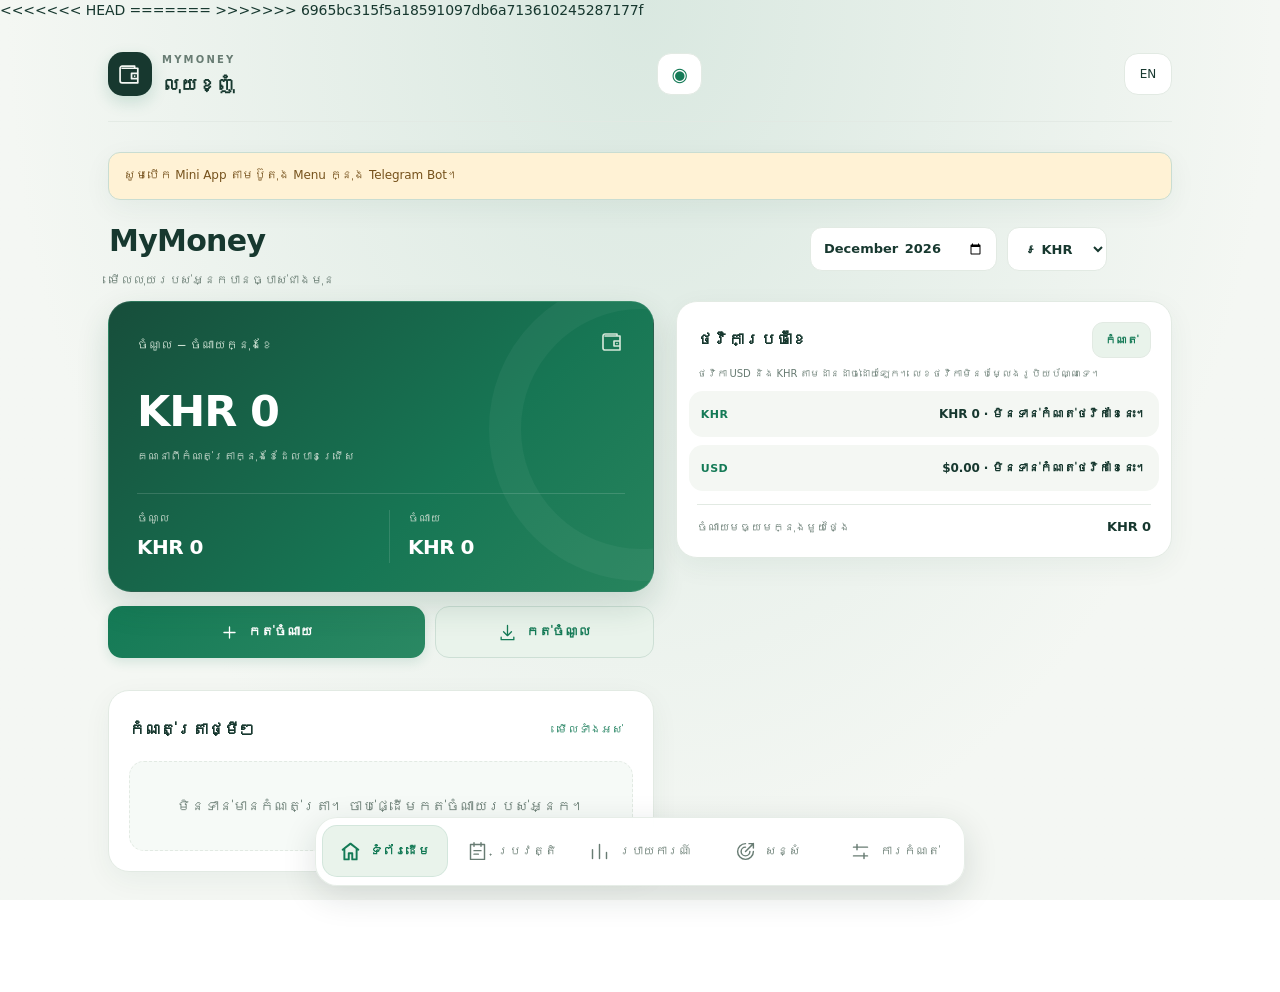
==== commit d8780487: "Updated Layout ,UI,Notification" ====
--- a/static/index.html
+++ b/static/index.html
@@ -3,9 +3,15 @@
 <head>
 <meta charset="utf-8"><meta name="viewport" content="width=device-width, initial-scale=1, viewport-fit=cover">
 <meta name="theme-color" content="#13795b"><title>លុយខ្ញុំ · MyMoney</title>
+<<<<<<< HEAD
 <link rel="stylesheet" href="/static/style.css"><link rel="stylesheet" href="/static/design.css"><link rel="stylesheet" href="/static/modern.css?v=20261009-wallpaper-fix"><link rel="stylesheet" href="/static/keypad.css?v=20261022-keypad"><link rel="stylesheet" href="/static/notifications.css?v=20261022-notify"><link rel="stylesheet" href="/static/clean.css?v=20261022-clean">
 <script src="https://telegram.org/js/telegram-web-app.js"></script><script defer src="/static/wallpaper.js?v=20261009-wallpaper-fix"></script><script defer src="/static/app.js?v=20261009-wallpaper-fix"></script>
 <script defer src="/static/personal.js"></script><script defer src="/static/design.js"></script><script defer src="/static/history.js"></script><script defer src="/static/features.js"></script><script defer src="/static/ux.js"></script><script defer src="/static/exchange.js?v=20261009-auto-rate-v2"></script><script defer src="/static/categories.js"></script><script defer src="/static/keypad.js?v=20261022-keypad"></script><script defer src="/static/debts.js"></script><script defer src="/static/notifications.js?v=20261022-notify"></script><script defer src="/static/calendar.js?v=20261022-clean"></script><script defer src="/static/admin.js"></script></head>
+=======
+<link rel="stylesheet" href="/static/style.css"><link rel="stylesheet" href="/static/design.css"><link rel="stylesheet" href="/static/modern.css?v=20261009-wallpaper-fix"><link rel="stylesheet" href="/static/keypad.css?v=20261022-keypad">
+<script src="https://telegram.org/js/telegram-web-app.js"></script><script defer src="/static/wallpaper.js?v=20261009-wallpaper-fix"></script><script defer src="/static/app.js?v=20261009-wallpaper-fix"></script>
+<script defer src="/static/personal.js"></script><script defer src="/static/design.js"></script><script defer src="/static/history.js"></script><script defer src="/static/features.js"></script><script defer src="/static/ux.js"></script><script defer src="/static/exchange.js?v=20261009-auto-rate-v2"></script><script defer src="/static/categories.js"></script><script defer src="/static/keypad.js?v=20261022-keypad"></script><script defer src="/static/debts.js"></script><script defer src="/static/admin.js"></script></head>
+>>>>>>> 6965bc315f5a18591097db6a713610245287177f
 <body>
 <div id="bootLoader" class="boot-loader" role="status" aria-live="polite"><div class="loader-mark">◈</div><strong>MyMoney</strong><p>កំពុងបើកកម្មវិធី / Opening your wallet…</p><span class="spinner"></span></div>
 <div class="shell">
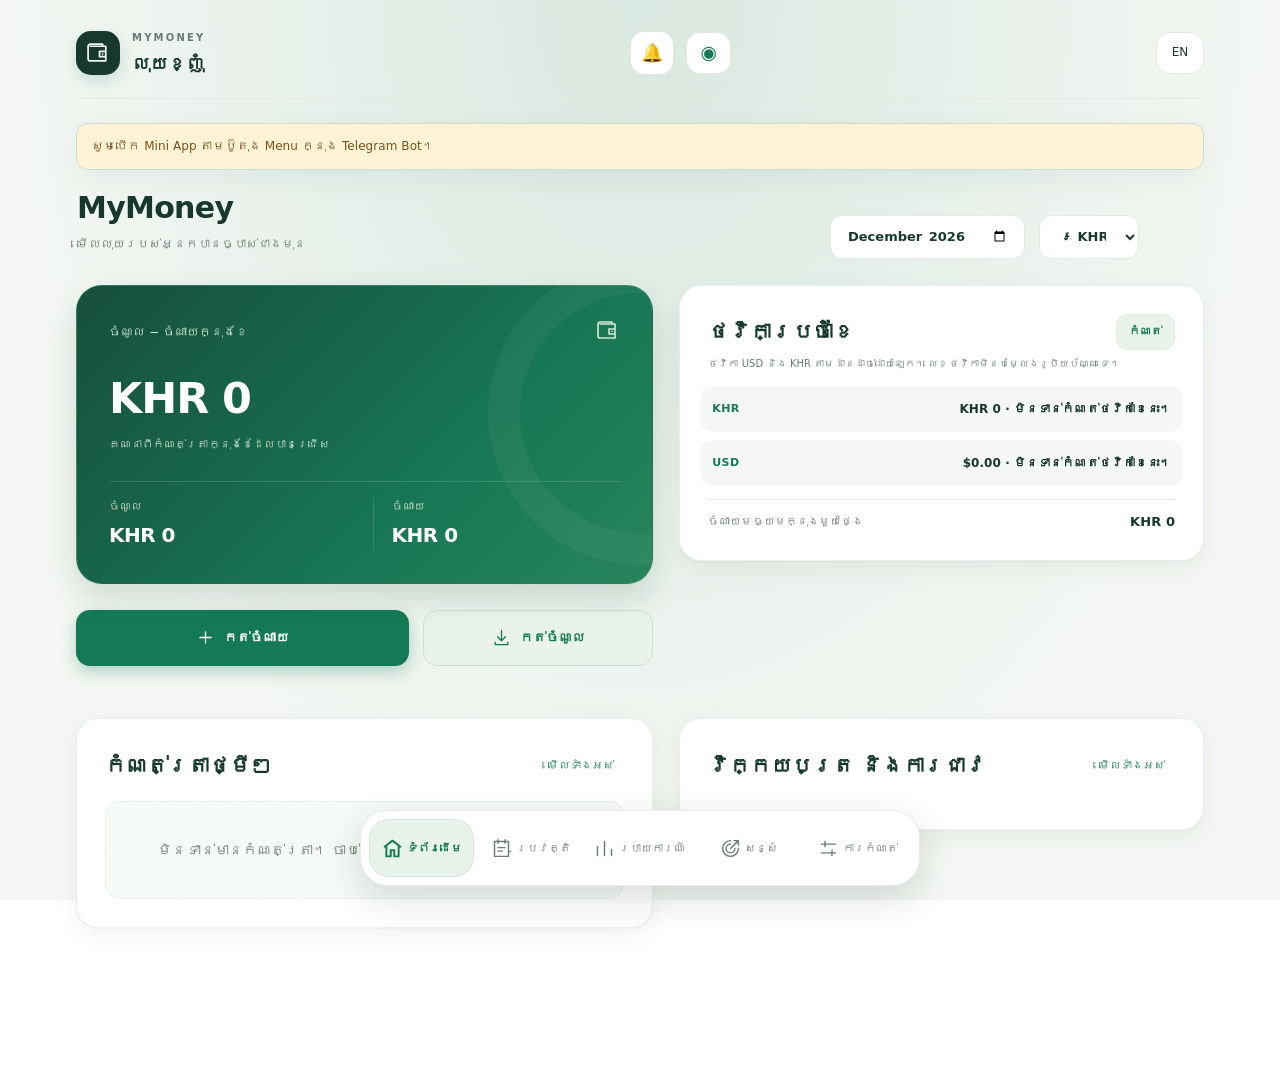
==== commit a685dc6b: "Add notification center, bills & subscriptions, spacious layout - Bell with in-app alerts (budget, d" ====
--- a/static/index.html
+++ b/static/index.html
@@ -1,47 +1,45 @@
-<!doctype html>
-<html lang="km">
-<head>
-<meta charset="utf-8"><meta name="viewport" content="width=device-width, initial-scale=1, viewport-fit=cover">
-<meta name="theme-color" content="#13795b"><title>លុយខ្ញុំ · MyMoney</title>
-<<<<<<< HEAD
-<link rel="stylesheet" href="/static/style.css"><link rel="stylesheet" href="/static/design.css"><link rel="stylesheet" href="/static/modern.css?v=20261009-wallpaper-fix"><link rel="stylesheet" href="/static/keypad.css?v=20261022-keypad"><link rel="stylesheet" href="/static/notifications.css?v=20261022-notify"><link rel="stylesheet" href="/static/clean.css?v=20261022-clean">
-<script src="https://telegram.org/js/telegram-web-app.js"></script><script defer src="/static/wallpaper.js?v=20261009-wallpaper-fix"></script><script defer src="/static/app.js?v=20261009-wallpaper-fix"></script>
-<script defer src="/static/personal.js"></script><script defer src="/static/design.js"></script><script defer src="/static/history.js"></script><script defer src="/static/features.js"></script><script defer src="/static/ux.js"></script><script defer src="/static/exchange.js?v=20261009-auto-rate-v2"></script><script defer src="/static/categories.js"></script><script defer src="/static/keypad.js?v=20261022-keypad"></script><script defer src="/static/debts.js"></script><script defer src="/static/notifications.js?v=20261022-notify"></script><script defer src="/static/calendar.js?v=20261022-clean"></script><script defer src="/static/admin.js"></script></head>
-=======
-<link rel="stylesheet" href="/static/style.css"><link rel="stylesheet" href="/static/design.css"><link rel="stylesheet" href="/static/modern.css?v=20261009-wallpaper-fix"><link rel="stylesheet" href="/static/keypad.css?v=20261022-keypad">
-<script src="https://telegram.org/js/telegram-web-app.js"></script><script defer src="/static/wallpaper.js?v=20261009-wallpaper-fix"></script><script defer src="/static/app.js?v=20261009-wallpaper-fix"></script>
-<script defer src="/static/personal.js"></script><script defer src="/static/design.js"></script><script defer src="/static/history.js"></script><script defer src="/static/features.js"></script><script defer src="/static/ux.js"></script><script defer src="/static/exchange.js?v=20261009-auto-rate-v2"></script><script defer src="/static/categories.js"></script><script defer src="/static/keypad.js?v=20261022-keypad"></script><script defer src="/static/debts.js"></script><script defer src="/static/admin.js"></script></head>
->>>>>>> 6965bc315f5a18591097db6a713610245287177f
-<body>
-<div id="bootLoader" class="boot-loader" role="status" aria-live="polite"><div class="loader-mark">◈</div><strong>MyMoney</strong><p>កំពុងបើកកម្មវិធី / Opening your wallet…</p><span class="spinner"></span></div>
-<div class="shell">
-<header><div class="brand" data-ui-icon="wallet"></div><div><small>MYMONEY</small><h1>លុយខ្ញុំ</h1></div><button id="privacyToggle" class="pill privacy-toggle" type="button" aria-pressed="false" aria-label="Hide amounts">◉</button><button id="language" class="pill" aria-label="Change language">EN</button></header>
-<div id="notice" role="status" aria-live="polite"></div><button id="retryLoad" class="secondary" hidden data-i="retry">ព្យាយាមម្ដងទៀត</button>
-<div class="greeting"><p id="greetingName"></p><span data-i="greetingTag">កត់ត្រាបន្តិច រៀបចំបានច្បាស់</span></div><div class="toolbar"><label><span data-i="month">ខែ</span><input id="month" type="month"></label><label class="base-currency"><span id="currencyHelp" data-i="baseCurrency">បង្ហាញសរុបជារូបិយប័ណ្ណ</span><select id="currency" aria-label="Base display currency"><option value="KHR">៛ KHR</option><option value="USD">$ USD</option></select></label></div>
-<main>
-<section id="home" class="page dashboard">
-<div class="wallet-block"><article class="hero"><div class="hero-top"><span data-i="net">ចំណូល − ចំណាយក្នុងខែ</span><span class="hero-emblem" data-ui-icon="wallet"></span></div><strong id="net">—</strong><p data-i="netHelp">គណនាពីកំណត់ត្រាក្នុងខែដែលបានជ្រើស</p><div class="hero-stats"><div><span data-i="income">ចំណូល</span><b id="income">—</b></div><div><span data-i="expense">ចំណាយ</span><b id="expense">—</b></div></div></article><div class="actions"><button id="addExpense" class="primary"><i data-ui-icon="plus"></i><span data-i="addExpense"></span></button><button id="addIncome" class="secondary"><i data-ui-icon="income"></i><span data-i="addIncome"></span></button></div></div>
-<div class="overview-block"><article class="card budget-card"><div class="section-title"><h2 data-i="budget">ថវិកាប្រចាំខែ</h2><button id="manageBudget" class="text-btn" data-i="manage">កំណត់</button></div><p class="muted budget-currency-note" data-i="budgetCurrencyNote">USD និង KHR តាមដានដាច់ដោយឡែក។</p><div id="budgetSummary" aria-live="polite"></div><progress id="budgetProgress" max="100" value="0" hidden></progress><p id="budgetHint" class="muted" hidden></p><div class="monthly-budget-stats"><div><small data-i="monthSpentAverage">ចំណាយមធ្យមក្នុងមួយថ្ងៃ</small><strong id="monthSpentAverage">—</strong></div></div><div id="dailyAllowanceCard" class="budget-daily-callout" hidden><div class="section-title"><h3 data-i="dailyAllowance">ចំនួនណែនាំសម្រាប់ចាយប្រចាំថ្ងៃ</h3><span id="dailyAllowanceDays" class="daily-allowance-days"></span></div><strong id="dailyAllowanceAmount">—</strong><p id="dailyAllowanceHint" class="muted"></p></div></article></div>
-<article class="card recent-card"><div class="section-title"><h2 data-i="recent">កំណត់ត្រាថ្មីៗ</h2><button id="viewAll" class="text-btn" data-i="viewAll">មើលទាំងអស់</button></div><div id="recent"></div></article>
-
-</section>
-<section id="debts" class="page" hidden><div class="page-heading"><div><p class="eyebrow">MYMONEY / PERSONAL</p><h2 data-i="debts">ខ្ចី និងឱ្យខ្ចី</h2></div><button id="newDebt" class="primary" data-i="newDebt">＋ កត់ត្រា</button></div><p class="muted" data-i="debtHelp">តាមដានប្រាក់ដែលអ្នកខ្ចី ឬឱ្យគេខ្ចី កត់ប្រាក់សងនីមួយៗ និងមើលសមតុល្យនៅសល់។</p><div class="debt-summary"><article><small data-i="iOwe">ខ្ញុំជំពាក់</small><strong id="debtOweKhr">៛ —</strong><strong id="debtOweUsd">$ —</strong></article><article><small data-i="owedToMe">គេជំពាក់ខ្ញុំ</small><strong id="debtLentKhr">៛ —</strong><strong id="debtLentUsd">$ —</strong></article></div><article class="card debt-monthly"><div class="section-title"><h3 data-i="debtMonthSummary">សង្ខេបប្រចាំខែ</h3><input id="debtMonth" type="month" aria-label="Debt summary month"></div><div class="debt-month-grid"><div><small data-i="borrowedThisMonth">បានខ្ចី</small><strong id="debtMonthBorrowed">—</strong></div><div><small data-i="lentThisMonth">បានឱ្យខ្ចី</small><strong id="debtMonthLent">—</strong></div><div><small data-i="repaidThisMonth">បានសង</small><strong id="debtMonthPaid">—</strong></div></div></article><div class="chips"><button data-debt-filter="all" class="selected" data-i="all">ទាំងអស់</button><button data-debt-filter="open" data-i="unpaid">មិនទាន់សង</button><button data-debt-filter="settled" data-i="paid">បានសង</button><button data-debt-filter="overdue" data-i="overdue">ហួសថ្ងៃសង</button></div><div class="debt-tools"><input id="debtSearch" type="search" data-i-placeholder="debtSearchPlaceholder" placeholder="ស្វែងរកតាមចំណាំ…" aria-label="ស្វែងរកតាមចំណាំ"><select id="debtSort" aria-label="Sort debts"><option value="newest" data-i="sortNewest">ថ្មីៗមុន</option><option value="amount_desc" data-i="sortAmountHigh">ចំនួនច្រើនមុន</option><option value="amount_asc" data-i="sortAmountLow">ចំនួនតិចមុន</option><option value="due_asc" data-i="sortDueSoon">ថ្ងៃសងជិតមុន</option></select></div><label class="debt-show-settled"><input id="showSettledDebts" type="checkbox"><span data-i="showSettledDebts">បង្ហាញកំណត់ត្រាដែលសងរួច</span></label><p id="debtError" role="status"></p><div id="debtList"></div></section>
-<section id="reports" class="page" hidden><div class="page-heading"><div><p class="eyebrow">MYMONEY / INSIGHTS</p><h2 data-i="reports">របាយការណ៍</h2></div><span class="heading-icon" data-ui-icon="reports"></span></div><article class="card summary-card"><div class="section-title"><h2 data-i="quickSummary">សង្ខេបបច្ចុប្បន្ន</h2><button id="refreshSummary" class="text-btn" data-i="refresh">ធ្វើបច្ចុប្បន្នភាព</button></div>
-<div class="chips summary-tabs"><button data-period="today" class="selected" data-i="today">ថ្ងៃនេះ</button><button data-period="week" data-i="thisWeek">សប្ដាហ៍នេះ</button><button data-period="month" data-i="thisMonth">ខែនេះ</button></div>
-<p id="summaryDates" class="muted"></p><div class="summary-grid"><div><small data-i="income">ចំណូល</small><strong id="summaryIncome">—</strong></div><div><small data-i="expense">ចំណាយ</small><strong id="summaryExpense">—</strong></div><div><small data-i="netShort">នៅសល់សុទ្ធ</small><strong id="summaryNet">—</strong></div></div><p id="summaryError" role="status" class="muted"></p></article><article class="card spending-type-card"><h2 data-i="spendingType">ចំណាយចាំបាច់ និងចំណាយចង់បាន</h2><div id="monthlySpendingTypes"></div></article><article class="card comparison-card"><div class="section-title"><h2 data-i="monthComparison"></h2><button id="refreshFeatures" class="text-btn" data-i="refresh"></button></div><div id="comparison"></div><p id="comparisonError" class="muted" role="status"></p></article><article class="card annual-card"><div class="section-title"><h2 data-i="annualSummary">សង្ខេបប្រចាំឆ្នាំ</h2><select id="annualYear" aria-label="Year"></select></div><p class="muted" data-i="annualHelp">សរុបចំណូល ចំណាយ ប្រភេទចំណាយច្រើនបំផុត និងចំណាយចាំបាច់/ចង់បាន។</p><div id="annualSummary" class="summary-grid"></div><div id="annualTypes" class="annual-types"></div><div id="annualTopCategory" class="annual-top-category"></div><div id="annualMonths" class="annual-months"></div><p id="annualError" class="muted" role="status"></p></article><div class="reports-grid"><article class="card"><div class="section-title"><h2 data-i="dailyTrend">ចំណាយប្រចាំថ្ងៃ</h2><span id="trendMonth" class="muted"></span></div><p class="muted" data-i="trendHelp">ក្រាហ្វសម្រាប់ខែដែលបានជ្រើសខាងលើ។ ចុចលើជួរដើម្បីមើលចំនួនប្រាក់។</p><div id="trendChart"></div><p id="trendDetail" class="muted" aria-live="polite"></p><div class="insights-grid"><div><small data-i="dailyAverage">មធ្យម/ថ្ងៃ</small><strong id="dailyAverage">—</strong></div><div><small data-i="highestDay">ថ្ងៃចាយច្រើនបំផុត</small><strong id="highestDay">—</strong></div></div><details><summary data-i="viewDailyData">មើលតារាងប្រចាំថ្ងៃ</summary><div id="dailyTable" class="table-scroll"></div></details></article><article class="card"><h2 data-i="categories">ចំណាយតាមប្រភេទ</h2><div id="chart"></div></article></div></section>
-<section id="history" class="page" hidden><h2 data-i="history">ប្រវត្តិ</h2><details class="quick-details"><summary data-i="quickEntry">បញ្ចូលរហ័ស</summary><div class="quick-shortcuts" aria-label="Quick entries"><button data-quick="food"><i data-ui-icon="food"></i> <span data-i="food">អាហារ</span><small>12,000៛</small></button><button data-quick="coffee"><i data-ui-icon="coffee"></i> <span data-i="coffee">កាហ្វេ</span><small>6,000៛</small></button><button data-quick="transport"><i data-ui-icon="transport"></i> <span data-i="transport">សាំង</span><small>$5</small></button></div></details><details id="favoriteDetails" class="favorite-details"><summary data-i="favorites">ចំណូលចិត្ត</summary><div id="favoriteList" class="favorite-list"></div></details><div class="history-actions"><button id="historyAdd" class="primary" data-i="addExpense"></button><button id="historyIncome" class="secondary" data-i="addIncome"></button><button id="toggleSelect" class="secondary" data-i="selectEntries"></button></div><div id="selectionTools" hidden><div class="selection-actions"><button id="selectVisible" class="secondary" data-i="selectVisible"></button><button id="clearSelection" class="text-btn" data-i="clearSelection"></button><span id="selectionCount" role="status"></span></div><button id="deleteSelected" class="danger" data-i="deleteSelected" disabled></button></div><input id="search" type="search" placeholder="ស្វែងរក / Search" aria-label="Search history"><div class="chips"><button data-filter="all" class="selected" data-i="all">ទាំងអស់</button><button data-filter="expense" data-i="expense">ចំណាយ</button><button data-filter="income" data-i="income">ចំណូល</button></div><div id="historyList"></div><details class="delete-all-area"><summary data-i="manageData"></summary><p class="muted" data-i="allDeleteHelp"></p><button id="deleteAll" class="danger" data-i="deleteAll"></button></details><button id="more" class="secondary" data-i="more" hidden>បង្ហាញបន្ថែម</button></section>
-<section id="budget" class="page" hidden><h2 data-i="budget">ថវិកាប្រចាំខែ</h2><p><a class="secondary" href="/insights">📊 ទិដ្ឋភាពថវិកា USD / KHR · Budget overview</a></p><p class="muted" data-i="budgetHelp">កំណត់ថវិកាសម្រាប់ខែ និងរូបិយប័ណ្ណដែលបានជ្រើសខាងលើ។</p><form id="budgetForm" class="card"><p id="budgetContext" class="muted" aria-live="polite"></p><p id="budgetInputHelp" class="muted" data-i="budgetInputHelp"></p><label><span data-i="budgetCurrencyLabel">រូបិយប័ណ្ណថវិកា</span><select id="budgetCurrency"><option value="KHR">៛ KHR</option><option value="USD">$ USD</option></select></label><label><span data-i="limit">កម្រិតចំណាយ</span><input id="budgetAmount" type="number" min="0" required inputmode="decimal"></label><p id="budgetError" class="form-status" role="status" aria-live="polite"></p><button id="saveBudget" class="primary" type="submit" data-i="save">រក្សាទុក</button></form><p class="muted" data-i="budgetNote">បង្ហាញការជូនដំណឹងនៅក្នុង App ពេលចំណាយដល់ 80% ឬលើសថវិកា។</p><article class="card type-budget-card"><h2 data-i="typeBudgets">ថវិកាចាំបាច់ និងចង់បាន</h2><p class="muted" data-i="typeBudgetHelp">កំណត់កម្រិតដាច់ដោយឡែកសម្រាប់ចំណាយចាំបាច់ និងចំណាយចង់បាន។</p><div class="field-row"><form id="essentialBudgetForm"><label><span data-i="essential">ចាំបាច់</span><input id="essentialBudgetAmount" type="number" min="1" required inputmode="decimal"></label><button class="secondary" data-i="save">រក្សាទុក</button><button id="removeEssentialBudget" class="text-btn remove-type-budget" type="button" data-i="removeLimit">ដកកម្រិត</button><p id="essentialBudgetStatus" role="status" class="muted"></p></form><form id="wantBudgetForm"><label><span data-i="want">ចង់បាន</span><input id="wantBudgetAmount" type="number" min="1" required inputmode="decimal"></label><button class="secondary" data-i="save">រក្សាទុក</button><button id="removeWantBudget" class="text-btn remove-type-budget" type="button" data-i="removeLimit">ដកកម្រិត</button><p id="wantBudgetStatus" role="status" class="muted"></p></form></div><div id="typeBudgetSummary"></div></article><article class="card"><h2 data-i="categoryBudgets"></h2><p class="muted" data-i="categoryBudgetHelp"></p><form id="categoryBudgetForm"><label><span data-i="category"></span><select id="budgetCategory"></select></label><label><span data-i="limit"></span><input id="categoryLimit" type="number" required min="1" inputmode="decimal"></label><p id="categoryError" role="status"></p><button class="primary" data-i="save"></button></form><div id="categoryLimits"></div></article></section>
-<section id="trash" class="page" hidden><div class="section-title"><h2 data-i="trash"></h2><div class="trash-header-actions"><button id="refreshTrash" class="text-btn" data-i="refresh"></button><button id="emptyTrash" class="danger" data-i="emptyTrash" disabled></button></div></div><p class="muted" data-i="trashHelp"></p><p id="trashError" role="status"></p><div id="trashList"></div><button id="moreTrash" class="secondary" hidden data-i="more"></button></section><section id="goals" class="page" hidden><div class="section-title"><h2 data-i="goals">គោលដៅសន្សំ</h2><button id="newGoal" class="primary" data-i="newGoal">＋ គោលដៅថ្មី</button></div><p class="muted" data-i="goalsHelp">បញ្ចូលប្រាក់សន្សំសរុបដោយខ្លួនឯង។ វាមិនផ្ទេរប្រាក់ ឬរាប់ជាចំណាយទេ។</p><div id="goalOverview" class="goal-overview" aria-live="polite"></div><div class="goal-list-tools"><button id="toggleHiddenGoals" class="text-btn" type="button" data-i="showHiddenGoals">បង្ហាញគោលដៅដែលលាក់</button><button id="refreshGoals" class="text-btn" data-i="refresh">ធ្វើបច្ចុប្បន្នភាព</button></div><p id="goalsError" role="status"></p><div id="goalList"></div></section>
-<section id="settings" class="page" hidden><article class="card profile-card"><div class="profile-heading"><div id="profileAvatar" class="profile-avatar"><span id="profileAvatarInitial">T</span><img id="profileAvatarImage" alt="Profile photo" hidden></div><div class="profile-heading-copy"><h2 data-i="profile"></h2><small id="profileId"></small></div></div><div class="profile-photo-tools"><label class="secondary profile-photo-picker"><span data-i="changeProfilePhoto">📷 ប្ដូររូប</span><input id="profilePhotoInput" type="file" accept="image/jpeg,image/png,image/webp" hidden></label><button id="removeProfilePhoto" type="button" class="text-btn" data-i="removeProfilePhoto" hidden>លុបរូប</button></div><p id="profilePhotoStatus" class="muted profile-photo-status" role="status"></p><form id="profileForm"><label><span data-i="displayName"></span><input id="profileName" maxlength="80" required autocomplete="nickname"></label><label><span data-i="bio"></span><input id="profileBio" maxlength="160"></label><p id="profileError" role="status"></p><button type="submit" id="saveProfile" class="primary" data-i="save"></button></form></article><article class="card"><h2 data-i="customCategories">ប្រភេទផ្ទាល់ខ្លួន</h2><p class="muted" data-i="customCategoriesHelp"></p><form id="customCategoryForm"><div class="category-create-grid"><label><span data-i="categoryName">ឈ្មោះប្រភេទ</span><input id="newCategoryName" maxlength="40" required placeholder="ឧ. កាហ្វេ"></label><label><span data-i="categoryIcon">រូបតំណាង</span><select id="newCategoryIcon" aria-label="រូបតំណាង"></select></label></div><label><span data-i="categoryType">ប្រើសម្រាប់</span><select id="newCategoryType"><option value="expense" data-i="expenseOnly">ចំណាយ</option><option value="income" data-i="incomeOnly">ចំណូល</option><option value="both" data-i="bothKinds">ទាំងពីរ</option></select></label><p id="categoryManagerError" role="status"></p><button class="primary category-add-button" data-i="addCategory">＋ បន្ថែមប្រភេទ</button></form><div id="customCategoryList" class="custom-category-list"></div></article><article class="card"><h2 data-i="moreTools">ឧបករណ៍បន្ថែម</h2><div class="personal-tools"><button id="openReceipts" class="secondary"><i data-ui-icon="receipt"></i><span data-i="receipts"></span></button><button id="openDebts" class="secondary"><i data-ui-icon="debt"></i><span data-i="debts"></span></button></div></article><article class="card"><h2 data-i="trash"></h2><p class="muted" data-i="trashHelp"></p><button id="openTrash" class="secondary" data-i="openTrash"></button></article><article id="adminModeCard" class="card admin-mode-card" hidden><div class="section-title"><h3 data-i="accountMode">Account mode</h3><span id="adminModeBadge" class="pill mode-badge">User mode</span></div><p class="muted" data-i="accountModeHelp">Switch between personal features and the admin console. Your admin access remains enabled.</p><button id="toggleAdminMode" type="button" class="secondary">Switch to Admin Mode</button></article><article id="adminHint" class="card" hidden><h3>🛡 Admin</h3><p data-i="adminHelp">គ្រប់គ្រងអ្នកប្រើ សិទ្ធិចូល និងមើលសង្ខេបទិន្នន័យ។</p><button id="openAdminConsole" type="button" class="secondary">🛡 Open Admin Console / បើកផ្ទាំង Admin</button></article><h2 data-i="settings">ការកំណត់</h2><article class="card"><label><span data-i="appearance">រូបរាង</span><select id="theme"><option value="system" data-i="system">តាមឧបករណ៍</option><option value="light" data-i="light">ភ្លឺ</option><option value="dark" data-i="dark">ងងឹត</option></select></label><label class="screen-mode-label"><span data-i="screenMode">ទំហំបង្ហាញ Mini App</span><select id="screenMode"><option value="device" data-i="screenModeDevice">តាម Telegram/ឧបករណ៍</option><option value="fullscreen" data-i="screenModeFull">ពេញអេក្រង់</option><option value="normal" data-i="screenModeNormal">ទំហំធម្មតា</option></select></label><p id="fullscreenStatus" class="muted fullscreen-status" role="status" data-i="fullscreenHelp">ជ្រើសទំហំតាម Telegram ឬកំណត់ជាពេញអេក្រង់/ធម្មតា។</p><label class="wallpaper-label"><span data-i="wallpaper">ផ្ទៃខាងក្រោយ</span><select id="wallpaper"><option value="default" data-i="wallpaperDefault">ដើម</option><option value="meadow" data-i="wallpaperMeadow">សួនបៃតង</option><option value="sunset" data-i="wallpaperSunset">ថ្ងៃលិច</option><option value="lavender" data-i="wallpaperLavender">ផ្កាឡាវេនឌ័រ</option><option value="ocean" data-i="wallpaperOcean">សមុទ្រ</option></select></label><p class="muted wallpaper-help" data-i="wallpaperHelp">ផ្ទៃខាងក្រោយរក្សាទុកលើឧបករណ៍នេះប៉ុណ្ណោះ។</p></article><article class="card exchange-card"><p id="fxInfo" class="muted"></p><output id="ratePreview" class="rate-preview" aria-live="polite">1 USD = — KHR</output><button id="refreshMarketRate" type="button" class="secondary market-rate-button" data-i="refreshMarketRate">↻ ធ្វើបច្ចុប្បន្នភាព</button><p id="marketRateStatus" class="muted market-rate-status" role="status"></p><p><a href="https://www.acledabank.com.kh/kh/eng/ps_cmforeignexchange" target="_blank" rel="noopener noreferrer">ប្រភព ACLEDA / Bank source ↗</a></p></article><article class="card" id="notificationsCard"><h3 data-i="notifications"></h3><p class="muted" data-i="notificationsHelp"></p><label><span data-i="notifDailyLabel"></span><select id="notifDaily"></select></label><label><span data-i="notifDailyHourLabel"></span><select id="notifDailyHour"></select></label><label><span data-i="notifDebtLabel"></span><select id="notifDebt"></select></label><label><span data-i="notifDebtDaysLabel"></span><select id="notifDebtDays"></select></label><p id="notifStatus" class="muted" role="status"></p><div class="notif-actions"><button id="notifSave" type="button" class="primary" data-i="save"></button><button id="notifTest" type="button" class="secondary" data-i="notifTest"></button></div></article><article class="card"><h3 data-i="language">ភាសា</h3><button id="switchLanguage" class="secondary">ខ្មែរ / English</button></article><article class="card"><h3 data-i="export">នាំចេញទិន្នន័យ</h3><p class="muted" data-i="exportHelp">ទាញយកកំណត់ត្រាទាំងអស់ជា CSV សម្រាប់ Excel។</p><button id="export" class="secondary" data-i="download">ទាញយក CSV</button></article><article class="card"><h3 data-i="privacy">ឯកជនភាព</h3><p class="muted" data-i="privacyHelp">ទិន្នន័យភ្ជាប់នឹង Telegram ID របស់អ្នក។ គណនីសាច់ប្រាក់/ធនាគារគ្រាន់តែជាស្លាក មិនភ្ជាប់ទៅធនាគារទេ។</p><p class="muted" data-i="separate">KHR និង USD ត្រូវបានបង្ហាញដាច់ដោយឡែក ដោយមិនប្ដូរអត្រាប្រាក់។</p></article></section>
-<section id="admin" class="page" hidden><div class="page-heading"><div><p class="eyebrow">MYMONEY / ADMIN</p><h2>🛡 Admin Console</h2></div><button id="adminBack" class="text-btn" type="button">← Back / ត្រឡប់</button></div><p class="muted">Manage user access and review app data. Admin access is limited to authorized Telegram accounts.</p><article id="adminUnlockCard" class="card admin-unlock-card"><div class="admin-lock-illustration" aria-hidden="true"><svg viewBox="0 0 64 64" fill="none"><path d="M32 5 52 13v15c0 14-8.5 24-20 31C20.5 52 12 42 12 28V13L32 5Z"/><rect x="22" y="28" width="20" height="17" rx="4"/><path d="M26 28v-5a6 6 0 0 1 12 0v5m-6 7v3"/></svg></div><h3>Admin password / ពាក្យសម្ងាត់ Admin</h3><p id="adminPasswordHelp" class="muted">Enter the password configured by the owner.</p><form id="adminUnlockForm"><label><span>Password / ពាក្យសម្ងាត់</span><input id="adminPassword" type="password" maxlength="256" autocomplete="current-password" required></label><p id="adminUnlockStatus" role="status"></p><button id="adminUnlockButton" class="primary" type="submit">Unlock Admin / ដោះសោ Admin</button></form></article><div id="adminWorkspace" hidden><button id="adminLockButton" class="secondary admin-lock-button" type="button">🔒 Lock Admin / ចាក់សោ Admin</button><article id="adminDashboard" class="card"><div class="section-title"><h3>📊 Admin dashboard / ផ្ទាំងស្ថិតិ</h3><button id="refreshAdminDashboard" class="text-btn" type="button">Refresh</button></div><div id="adminMetrics" class="admin-metrics"><p class="muted">Loading dashboard…</p></div><div class="admin-chart-head"><h4>Monthly expenses by category / ចំណាយតាមប្រភេទ</h4><label><span>Currency</span><select id="adminChartCurrency"><option value="USD">USD</option><option value="KHR">KHR</option></select></label></div><div class="admin-chart-wrap"><div id="adminDonut" class="admin-donut" role="img" aria-label="Monthly expense chart"><div><strong id="adminDonutTotal">0</strong><small id="adminDonutLabel">No expenses</small></div></div><div id="adminChartLegend" class="admin-chart-legend"></div></div><div id="adminStatusBreakdown" class="admin-status-breakdown"></div></article><div id="adminOwnerTools" class="card" hidden><h3>Administrator accounts / គណនី Admin</h3><form id="addAdminForm"><label><span>Telegram user ID</span><input id="newAdminId" type="number" min="1" step="1" required inputmode="numeric"></label><button class="primary" type="submit">＋ Add admin / បន្ថែម Admin</button><p id="addAdminStatus" role="status"></p></form><div id="adminList"></div></div><div id="adminAddUserCard" class="card" hidden><h3>＋ Add a user / បន្ថែមអ្នកប្រើ</h3><form id="adminAddUserForm"><label><span>Telegram user ID or @username</span><input id="adminNewUserId" type="text" maxlength="40" required autocomplete="off" placeholder="123456789 or @username"></label><p class="muted admin-user-hint">To add by @username, ask the person to open the bot and send /start or /request first. / ប្រើ @username បាន បន្ទាប់ពីគាត់បើក Bot ហើយផ្ញើ /start ឬ /request។</p><label><span>Name (optional) / ឈ្មោះ (មិនចាំបាច់)</span><input id="adminNewUserName" maxlength="80"></label><button class="primary" type="submit">Create and approve / បង្កើត និងអនុញ្ញាត</button><p id="adminAddUserStatus" role="status"></p></form></div><article class="card"><div class="section-title"><h3>Users / អ្នកប្រើ</h3><button id="refreshAdmin" class="text-btn" type="button">Refresh / ធ្វើបច្ចុប្បន្នភាព</button></div><div class="admin-user-filters"><input id="adminUserSearch" type="search" placeholder="Search name or Telegram ID / ស្វែងរកឈ្មោះ ឬ ID"><select id="adminUserStatusFilter"><option value="">All statuses</option><option value="approved">Approved</option><option value="pending">Pending</option><option value="revoked">Revoked</option><option value="deleted">Deleted</option><option value="not_requested">Not requested</option><option value="admin">Admin</option></select></div><p id="adminStatus" role="status"></p><div id="adminUsers"></div></article><article id="adminUserDetail" class="card" hidden></article></div></section></main>
-<nav aria-label="Main navigation"><button data-page="home" class="active"><span data-ui-icon="home"></span><small data-i="home"></small></button><button data-page="history"><span data-ui-icon="history"></span><small data-i="history"></small></button><button data-page="reports"><span data-ui-icon="reports"></span><small data-i="reports"></small></button><button data-page="goals"><span data-ui-icon="goals"></span><small data-i="goals"></small></button><button data-page="settings"><span data-ui-icon="settings"></span><small data-i="settings"></small></button></nav>
-</div>
-<dialog id="entryDialog"><form id="entryForm"><div class="section-title"><h2 id="entryTitle"></h2><button type="button" id="closeDialog" class="icon-btn" aria-label="Close">✕</button></div><input id="entryId" type="hidden"><div class="field-row"><label><span data-i="amount">ចំនួនប្រាក់</span><input id="amount" type="number" required inputmode="decimal"></label><label><span data-i="currency">រូបិយប័ណ្ណ</span><select id="entryCurrency"><option value="KHR">៛ KHR</option><option value="USD">$ USD</option></select></label></div><section id="itemsSection" class="items-section" hidden><div class="section-title"><h3 data-i="expenseItems">មុខទំនិញ</h3><span class="muted" data-i="itemsOptional">ជាជម្រើស</span></div><div id="expenseItemsList"></div><button id="addExpenseItem" type="button" class="secondary" data-i="addExpenseItem">＋ បន្ថែមមុខទំនិញ</button><p id="itemsTotal" class="items-total" aria-live="polite"></p></section><button id="toggleExpenseItems" type="button" class="text-btn" data-i="addItemsToExpense">＋ បំបែកចំណាយជាមុខទំនិញ</button><label><span data-i="category">ប្រភេទ</span><select id="category"></select></label><label id="spendingTypeLabel"><span data-i="spendingType">ប្រភេទចំណាយ</span><select id="spendingType"><option value="essential" data-i="essential">ចំណាយចាំបាច់</option><option value="want" data-i="want">ចំណាយចង់បាន</option><option value="none" data-i="spendingNone">មិនកំណត់</option></select></label><div class="field-row"><label><span data-i="account">គណនី</span><select id="account"><option value="cash" data-i="cash">សាច់ប្រាក់</option><option value="bank" data-i="bank">ធនាគារ</option></select></label><label><span data-i="date">ថ្ងៃ</span><input id="day" type="date" min="2000-01-01" required></label></div><label><span data-i="note">កំណត់ចំណាំ (ជាជម្រើស)</span><input id="note" maxlength="300"></label><button id="saveFavoriteFromEntry" type="button" class="text-btn" data-i="saveFavorite">☆ រក្សាទុកជាចំណូលចិត្ត</button><p id="formError" role="alert"></p><button id="saveEntry" class="primary" data-i="save">រក្សាទុក</button><button type="button" id="deleteEntry" class="danger" data-i="delete" hidden>លុបកំណត់ត្រា</button></form></dialog>
-<dialog id="goalDialog"><form id="goalForm"><div class="section-title"><h2 data-i="goals">គោលដៅសន្សំ</h2><button id="closeGoal" type="button" class="icon-btn" aria-label="Close">✕</button></div><label><span data-i="goalName">ឈ្មោះគោលដៅ</span><input id="goalName" maxlength="80" required></label><label><span data-i="currency">រូបិយប័ណ្ណ</span><select id="goalCurrency"><option value="KHR">KHR</option><option value="USD">USD</option></select></label><div class="field-row"><label><span data-i="goalTarget">គោលដៅប្រាក់</span><input id="goalTarget" type="number" min="1" required inputmode="decimal"></label><label><span data-i="goalSaved">សន្សំបានសរុប</span><input id="goalSaved" type="number" min="0" required inputmode="decimal" value="0"></label></div><label><span data-i="goalDeadline">ថ្ងៃចង់សម្រេច (ជាជម្រើស)</span><input id="goalTargetDate" type="date" min="2000-01-01"></label><section id="goalTracking" class="goal-tracking" hidden><div class="goal-detail-stats"><span id="goalRemaining"></span><span id="goalEstimate" class="muted"></span><span id="goalMonthlyNeed" class="muted"></span></div><label><span data-i="goalEntryAmount">ចំនួនបន្ថែម/ដក</span><input id="goalEntryAmount" type="number" min="0.01" step="0.01" inputmode="decimal"></label><div id="goalQuickAmounts" class="goal-quick-amounts" aria-label="Quick amounts"></div><div class="goal-money-actions"><button id="addGoalMoney" type="button" class="primary" data-i="addSavings">＋ បន្ថែមប្រាក់</button><button id="withdrawGoalMoney" type="button" class="secondary" data-i="withdrawSavings">− ដកប្រាក់</button></div><p id="goalEntryStatus" role="status"></p><details class="goal-history"><summary data-i="goalHistory">ប្រវត្តិសន្សំ</summary><div id="goalEntryList"></div></details></section><p id="goalError" role="alert"></p><button id="saveGoal" class="primary" data-i="save">រក្សាទុក</button><button id="deleteGoal" type="button" class="danger" data-i="deleteGoal" hidden>លុបគោលដៅ</button></form></dialog><dialog id="confirmGoalDeleteDialog" class="confirm-dialog"><div class="delete-confirm-icon" aria-hidden="true">!</div><h2 data-i="confirmDeleteGoalTitle">Delete this goal?</h2><p class="muted" data-i="confirmDeleteGoalHelp">This permanently deletes the goal and its savings history.</p><div class="confirm-dialog-actions"><button id="cancelGoalDelete" type="button" class="secondary" data-i="cancel">Cancel</button><button id="confirmGoalDelete" type="button" class="danger" data-i="confirmDeleteGoal">Delete permanently</button></div></dialog>
-<dialog id="debtDialog"><form id="debtForm"><div class="section-title"><h2 id="debtFormTitle" data-i="newDebt">＋ កត់ត្រា</h2><button id="closeDebt" type="button" class="icon-btn" aria-label="Close">✕</button></div><input id="debtId" type="hidden"><label><span data-i="debtDirection">ប្រភេទកំណត់ត្រា</span><select id="debtDirection"><option value="borrowed" data-i="borrowed">ខ្ញុំខ្ចី</option><option value="lent" data-i="lent">ខ្ញុំឱ្យខ្ចី</option></select></label><div class="field-row"><label><span data-i="amount">ចំនួនប្រាក់</span><input id="debtAmount" type="number" min="0.01" step="0.01" required inputmode="decimal"></label><label><span data-i="currency">រូបិយប័ណ្ណ</span><select id="debtCurrency"><option value="KHR">៛ KHR</option><option value="USD">$ USD</option></select></label></div><label><span data-i="dueDateOptional">ថ្ងៃកំណត់សង (ជាជម្រើស)</span><input id="debtDue" type="date" min="2000-01-01"></label><label><span data-i="debtNoteLabel">គោលបំណង / ចំណាំ (ជាជម្រើស)</span><input id="debtNote" maxlength="300"></label><div class="debt-photo-picker"><label><span data-i="debtPhotoLabel">រូបភាព ឬផ្សេងៗ (ជាជម្រើស)</span><input id="debtPhotoFile" type="file" accept="image/jpeg,image/png,image/webp"></label><small class="muted" data-i="debtPhotoHelp">JPEG, PNG ឬ WebP មិនលើស 2 MB។</small><img id="debtPhotoPreview" alt="Debt record image" hidden><p id="debtPhotoStatus" role="status"></p><button id="removeDebtPhoto" type="button" class="text-btn" hidden data-i="removeDebtPhoto">លុបរូបភាព</button></div><p id="debtFormError" role="alert"></p><button class="primary" data-i="save">រក្សាទុក</button></form></dialog><dialog id="debtPaymentDialog"><form id="debtPaymentForm"><div class="section-title"><h2 id="debtPaymentTitle" data-i="recordRepayment">＋ កត់ប្រាក់សង</h2><button id="closeDebtPayment" type="button" class="icon-btn" aria-label="Close">✕</button></div><input id="debtPaymentId" type="hidden"><input id="debtPaymentDebtId" type="hidden"><label><span data-i="repaymentAmount">ចំនួនប្រាក់សង</span><input id="debtPaymentAmount" type="number" min="0.01" step="0.01" inputmode="decimal" required></label><label><span data-i="paymentDate">ថ្ងៃសង</span><input id="debtPaymentDate" type="date" min="2000-01-01" required></label><label><span data-i="paymentNote">ចំណាំ (ជាជម្រើស)</span><input id="debtPaymentNote" maxlength="300"></label><p id="debtPaymentError" role="alert"></p><button class="primary" data-i="save">រក្សាទុក</button></form></dialog><dialog id="debtPhotoDialog" class="receipt-dialog"><div class="section-title"><h2 data-i="debtPhotoLabel">រូបភាព ឬផ្សេងៗ</h2><button id="closeDebtPhoto" class="icon-btn" aria-label="Close">✕</button></div><img id="debtPhotoFull" alt="Debt record image" class="debt-photo-full"></dialog><dialog id="debtHistoryDialog" class="debt-history-dialog"><div class="section-title"><h2 data-i="debtHistory">ប្រវត្តិកំណត់ត្រា</h2><button id="closeDebtHistory" class="icon-btn" aria-label="Close">✕</button></div><div id="debtHistoryList"></div></dialog>
-<div id="toast" class="toast" role="status" aria-live="polite" hidden></div>
-<dialog id="receiptDialog" class="receipt-dialog"><div class="section-title"><span class="muted">MYMONEY · PERSONAL</span><button id="closeReceipt" class="icon-btn" aria-label="Close">✕</button></div><div class="receipt-heading"><span class="receipt-mark">✓</span><h2 data-i="personalReceipt">កំណត់ត្រាចំណាយ</h2><p class="muted" data-i="receiptHelp">សង្ខេបពីកំណត់ត្រារបស់អ្នក</p></div><div id="receiptContent"></div><section class="record-qr"><h3 data-i="recordQrTitle">QR សម្រាប់កំណត់ត្រានេះ</h3><p class="muted" data-i="recordQrHelp">ស្កេន QR នេះដើម្បីបើករូបភាពកំណត់ត្រា។ អ្នកដែលមាន QR អាចមើលព័ត៌មានសង្ខេបបាន។</p><button id="toggleRecordQr" class="secondary" type="button" data-i="showRecordQr">បង្ហាញ QR</button><img id="recordQrImage" alt="QR code for this personal expense record" hidden><p id="recordQrStatus" class="muted" role="status"></p><button id="downloadRecordQr" class="secondary" type="button" data-i="downloadRecordQr" hidden>ទាញយក QR</button></section><div class="photo-section"><h3 data-i="receiptPhoto"></h3><p class="muted" data-i="photoHelp"></p><img id="receiptPhoto" alt="Receipt photo" hidden><p id="photoStatus" role="status"></p><label class="photo-picker"><span data-i="choosePhoto"></span><input id="photoFile" type="file" accept="image/jpeg,image/png,image/webp"></label><div class="history-actions"><button id="uploadPhoto" class="secondary" data-i="uploadPhoto"></button><button id="removePhoto" class="danger" hidden data-i="removePhoto"></button></div></div><button id="editReceipt" class="primary" data-i="edit">កែប្រែ</button></dialog>
-
-<dialog id="emptyTrashDialog" class="confirm-dialog"><div class="delete-confirm-icon" aria-hidden="true">!</div><h2 data-i="emptyTrashTitle">លុបទិន្នន័យក្នុងធុងសំរាមទាំងអស់?</h2><p class="muted" data-i="emptyTrashHelp">កំណត់ត្រា និងរូបបង្កាន់ដៃនឹងត្រូវលុបជាអចិន្ត្រៃយ៍ ហើយមិនអាចស្ដារវិញបានទេ។</p><label><span data-i="typeDelete">វាយ DELETE ដើម្បីបញ្ជាក់</span><input id="emptyTrashPhrase" autocomplete="off" spellcheck="false" placeholder="DELETE"></label><p id="emptyTrashError" role="alert"></p><div class="confirm-dialog-actions"><button id="cancelEmptyTrash" type="button" class="secondary" data-i="cancel">បោះបង់</button><button id="confirmEmptyTrash" type="button" class="danger" data-i="emptyTrashConfirm" disabled>លុបទាំងអស់ជាអចិន្ត្រៃយ៍</button></div></dialog>
-<dialog id="bulkDialog"><h2 data-i="confirmDeletion"></h2><p id="bulkDescription"></p><p class="muted" data-i="deleteWarning"></p><label><span data-i="typeDelete"></span><input id="deletePhrase" autocomplete="off" spellcheck="false" placeholder="DELETE"></label><p id="bulkError" role="alert"></p><div class="history-actions"><button id="cancelBulk" class="secondary" data-i="cancel"></button><button id="confirmBulk" class="danger" data-i="delete" disabled></button></div></dialog><dialog id="favoriteDialog"><form id="favoriteForm"><h2 data-i="favoriteName">ដាក់ឈ្មោះចំណូលចិត្ត</h2><label><span data-i="favoriteName"></span><input id="favoriteTitle" maxlength="60" required></label><p id="favoriteError" role="alert"></p><div class="history-actions"><button type="button" id="cancelFavorite" class="secondary" data-i="cancel"></button><button class="primary" data-i="save"></button></div></form></dialog></body></html>
-
+<!doctype html>
+<html lang="km">
+<head>
+<meta charset="utf-8"><meta name="viewport" content="width=device-width, initial-scale=1, viewport-fit=cover">
+<meta name="theme-color" content="#13795b"><title>លុយខ្ញុំ · MyMoney</title>
+<link rel="stylesheet" href="/static/style.css"><link rel="stylesheet" href="/static/design.css"><link rel="stylesheet" href="/static/modern.css?v=20261009-wallpaper-fix"><link rel="stylesheet" href="/static/keypad.css?v=20261022-keypad"><link rel="stylesheet" href="/static/notifications.css?v=20261022-notify"><link rel="stylesheet" href="/static/clean.css?v=20261022-clean"><link rel="stylesheet" href="/static/spacious.css?v=20261027-spacious">
+<script src="https://telegram.org/js/telegram-web-app.js"></script><script defer src="/static/wallpaper.js?v=20261009-wallpaper-fix"></script><script defer src="/static/app.js?v=20261009-wallpaper-fix"></script>
+<script defer src="/static/personal.js"></script><script defer src="/static/design.js"></script><script defer src="/static/history.js"></script><script defer src="/static/features.js"></script><script defer src="/static/ux.js"></script><script defer src="/static/exchange.js?v=20261009-auto-rate-v2"></script><script defer src="/static/categories.js"></script><script defer src="/static/keypad.js?v=20261022-keypad"></script><script defer src="/static/debts.js"></script><script defer src="/static/notifications.js?v=20261027-notify"></script><script defer src="/static/recurring.js?v=20261027-bills"></script><script defer src="/static/inbox.js?v=20261027-inbox"></script><script defer src="/static/calendar.js?v=20261022-clean"></script><script defer src="/static/admin.js"></script></head>
+<body>
+<div id="bootLoader" class="boot-loader" role="status" aria-live="polite"><div class="loader-mark">◈</div><strong>MyMoney</strong><p>កំពុងបើកកម្មវិធី / Opening your wallet…</p><span class="spinner"></span></div>
+<div class="shell">
+<header><div class="brand" data-ui-icon="wallet"></div><div><small>MYMONEY</small><h1>លុយខ្ញុំ</h1></div><button id="privacyToggle" class="pill privacy-toggle" type="button" aria-pressed="false" aria-label="Hide amounts">◉</button><button id="language" class="pill" aria-label="Change language">EN</button></header>
+<div id="notice" role="status" aria-live="polite"></div><button id="retryLoad" class="secondary" hidden data-i="retry">ព្យាយាមម្ដងទៀត</button>
+<div class="greeting"><p id="greetingName"></p><span data-i="greetingTag">កត់ត្រាបន្តិច រៀបចំបានច្បាស់</span></div><div class="toolbar"><label><span data-i="month">ខែ</span><input id="month" type="month"></label><label class="base-currency"><span id="currencyHelp" data-i="baseCurrency">បង្ហាញសរុបជារូបិយប័ណ្ណ</span><select id="currency" aria-label="Base display currency"><option value="KHR">៛ KHR</option><option value="USD">$ USD</option></select></label></div>
+<main>
+<section id="home" class="page dashboard">
+<div class="wallet-block"><article class="hero"><div class="hero-top"><span data-i="net">ចំណូល − ចំណាយក្នុងខែ</span><span class="hero-emblem" data-ui-icon="wallet"></span></div><strong id="net">—</strong><p data-i="netHelp">គណនាពីកំណត់ត្រាក្នុងខែដែលបានជ្រើស</p><div class="hero-stats"><div><span data-i="income">ចំណូល</span><b id="income">—</b></div><div><span data-i="expense">ចំណាយ</span><b id="expense">—</b></div></div></article><div class="actions"><button id="addExpense" class="primary"><i data-ui-icon="plus"></i><span data-i="addExpense"></span></button><button id="addIncome" class="secondary"><i data-ui-icon="income"></i><span data-i="addIncome"></span></button></div></div>
+<div class="overview-block"><article class="card budget-card"><div class="section-title"><h2 data-i="budget">ថវិកាប្រចាំខែ</h2><button id="manageBudget" class="text-btn" data-i="manage">កំណត់</button></div><p class="muted budget-currency-note" data-i="budgetCurrencyNote">USD និង KHR តាមដានដាច់ដោយឡែក។</p><div id="budgetSummary" aria-live="polite"></div><progress id="budgetProgress" max="100" value="0" hidden></progress><p id="budgetHint" class="muted" hidden></p><div class="monthly-budget-stats"><div><small data-i="monthSpentAverage">ចំណាយមធ្យមក្នុងមួយថ្ងៃ</small><strong id="monthSpentAverage">—</strong></div></div><div id="dailyAllowanceCard" class="budget-daily-callout" hidden><div class="section-title"><h3 data-i="dailyAllowance">ចំនួនណែនាំសម្រាប់ចាយប្រចាំថ្ងៃ</h3><span id="dailyAllowanceDays" class="daily-allowance-days"></span></div><strong id="dailyAllowanceAmount">—</strong><p id="dailyAllowanceHint" class="muted"></p></div></article></div>
+<article class="card bills-card" id="billsCard"><div class="section-title"><h2 data-i="billsTitle"></h2><button id="openBillsHome" class="text-btn" data-i="billSeeAll" type="button"></button></div><div id="billsPreview"></div></article>
+<article class="card recent-card"><div class="section-title"><h2 data-i="recent">កំណត់ត្រាថ្មីៗ</h2><button id="viewAll" class="text-btn" data-i="viewAll">មើលទាំងអស់</button></div><div id="recent"></div></article>
+
+</section>
+<section id="debts" class="page" hidden><div class="page-heading"><div><p class="eyebrow">MYMONEY / PERSONAL</p><h2 data-i="debts">ខ្ចី និងឱ្យខ្ចី</h2></div><button id="newDebt" class="primary" data-i="newDebt">＋ កត់ត្រា</button></div><p class="muted" data-i="debtHelp">តាមដានប្រាក់ដែលអ្នកខ្ចី ឬឱ្យគេខ្ចី កត់ប្រាក់សងនីមួយៗ និងមើលសមតុល្យនៅសល់។</p><div class="debt-summary"><article><small data-i="iOwe">ខ្ញុំជំពាក់</small><strong id="debtOweKhr">៛ —</strong><strong id="debtOweUsd">$ —</strong></article><article><small data-i="owedToMe">គេជំពាក់ខ្ញុំ</small><strong id="debtLentKhr">៛ —</strong><strong id="debtLentUsd">$ —</strong></article></div><article class="card debt-monthly"><div class="section-title"><h3 data-i="debtMonthSummary">សង្ខេបប្រចាំខែ</h3><input id="debtMonth" type="month" aria-label="Debt summary month"></div><div class="debt-month-grid"><div><small data-i="borrowedThisMonth">បានខ្ចី</small><strong id="debtMonthBorrowed">—</strong></div><div><small data-i="lentThisMonth">បានឱ្យខ្ចី</small><strong id="debtMonthLent">—</strong></div><div><small data-i="repaidThisMonth">បានសង</small><strong id="debtMonthPaid">—</strong></div></div></article><div class="chips"><button data-debt-filter="all" class="selected" data-i="all">ទាំងអស់</button><button data-debt-filter="open" data-i="unpaid">មិនទាន់សង</button><button data-debt-filter="settled" data-i="paid">បានសង</button><button data-debt-filter="overdue" data-i="overdue">ហួសថ្ងៃសង</button></div><div class="debt-tools"><input id="debtSearch" type="search" data-i-placeholder="debtSearchPlaceholder" placeholder="ស្វែងរកតាមចំណាំ…" aria-label="ស្វែងរកតាមចំណាំ"><select id="debtSort" aria-label="Sort debts"><option value="newest" data-i="sortNewest">ថ្មីៗមុន</option><option value="amount_desc" data-i="sortAmountHigh">ចំនួនច្រើនមុន</option><option value="amount_asc" data-i="sortAmountLow">ចំនួនតិចមុន</option><option value="due_asc" data-i="sortDueSoon">ថ្ងៃសងជិតមុន</option></select></div><label class="debt-show-settled"><input id="showSettledDebts" type="checkbox"><span data-i="showSettledDebts">បង្ហាញកំណត់ត្រាដែលសងរួច</span></label><p id="debtError" role="status"></p><div id="debtList"></div></section>
+<section id="reports" class="page" hidden><div class="page-heading"><div><p class="eyebrow">MYMONEY / INSIGHTS</p><h2 data-i="reports">របាយការណ៍</h2></div><span class="heading-icon" data-ui-icon="reports"></span></div><article class="card summary-card"><div class="section-title"><h2 data-i="quickSummary">សង្ខេបបច្ចុប្បន្ន</h2><button id="refreshSummary" class="text-btn" data-i="refresh">ធ្វើបច្ចុប្បន្នភាព</button></div>
+<div class="chips summary-tabs"><button data-period="today" class="selected" data-i="today">ថ្ងៃនេះ</button><button data-period="week" data-i="thisWeek">សប្ដាហ៍នេះ</button><button data-period="month" data-i="thisMonth">ខែនេះ</button></div>
+<p id="summaryDates" class="muted"></p><div class="summary-grid"><div><small data-i="income">ចំណូល</small><strong id="summaryIncome">—</strong></div><div><small data-i="expense">ចំណាយ</small><strong id="summaryExpense">—</strong></div><div><small data-i="netShort">នៅសល់សុទ្ធ</small><strong id="summaryNet">—</strong></div></div><p id="summaryError" role="status" class="muted"></p></article><article class="card spending-type-card"><h2 data-i="spendingType">ចំណាយចាំបាច់ និងចំណាយចង់បាន</h2><div id="monthlySpendingTypes"></div></article><article class="card comparison-card"><div class="section-title"><h2 data-i="monthComparison"></h2><button id="refreshFeatures" class="text-btn" data-i="refresh"></button></div><div id="comparison"></div><p id="comparisonError" class="muted" role="status"></p></article><article class="card annual-card"><div class="section-title"><h2 data-i="annualSummary">សង្ខេបប្រចាំឆ្នាំ</h2><select id="annualYear" aria-label="Year"></select></div><p class="muted" data-i="annualHelp">សរុបចំណូល ចំណាយ ប្រភេទចំណាយច្រើនបំផុត និងចំណាយចាំបាច់/ចង់បាន។</p><div id="annualSummary" class="summary-grid"></div><div id="annualTypes" class="annual-types"></div><div id="annualTopCategory" class="annual-top-category"></div><div id="annualMonths" class="annual-months"></div><p id="annualError" class="muted" role="status"></p></article><div class="reports-grid"><article class="card"><div class="section-title"><h2 data-i="dailyTrend">ចំណាយប្រចាំថ្ងៃ</h2><span id="trendMonth" class="muted"></span></div><p class="muted" data-i="trendHelp">ក្រាហ្វសម្រាប់ខែដែលបានជ្រើសខាងលើ។ ចុចលើជួរដើម្បីមើលចំនួនប្រាក់។</p><div id="trendChart"></div><p id="trendDetail" class="muted" aria-live="polite"></p><div class="insights-grid"><div><small data-i="dailyAverage">មធ្យម/ថ្ងៃ</small><strong id="dailyAverage">—</strong></div><div><small data-i="highestDay">ថ្ងៃចាយច្រើនបំផុត</small><strong id="highestDay">—</strong></div></div><details><summary data-i="viewDailyData">មើលតារាងប្រចាំថ្ងៃ</summary><div id="dailyTable" class="table-scroll"></div></details></article><article class="card"><h2 data-i="categories">ចំណាយតាមប្រភេទ</h2><div id="chart"></div></article></div></section>
+<section id="history" class="page" hidden><h2 data-i="history">ប្រវត្តិ</h2><details class="quick-details"><summary data-i="quickEntry">បញ្ចូលរហ័ស</summary><div class="quick-shortcuts" aria-label="Quick entries"><button data-quick="food"><i data-ui-icon="food"></i> <span data-i="food">អាហារ</span><small>12,000៛</small></button><button data-quick="coffee"><i data-ui-icon="coffee"></i> <span data-i="coffee">កាហ្វេ</span><small>6,000៛</small></button><button data-quick="transport"><i data-ui-icon="transport"></i> <span data-i="transport">សាំង</span><small>$5</small></button></div></details><details id="favoriteDetails" class="favorite-details"><summary data-i="favorites">ចំណូលចិត្ត</summary><div id="favoriteList" class="favorite-list"></div></details><div class="history-actions"><button id="historyAdd" class="primary" data-i="addExpense"></button><button id="historyIncome" class="secondary" data-i="addIncome"></button><button id="toggleSelect" class="secondary" data-i="selectEntries"></button></div><div id="selectionTools" hidden><div class="selection-actions"><button id="selectVisible" class="secondary" data-i="selectVisible"></button><button id="clearSelection" class="text-btn" data-i="clearSelection"></button><span id="selectionCount" role="status"></span></div><button id="deleteSelected" class="danger" data-i="deleteSelected" disabled></button></div><input id="search" type="search" placeholder="ស្វែងរក / Search" aria-label="Search history"><div class="chips"><button data-filter="all" class="selected" data-i="all">ទាំងអស់</button><button data-filter="expense" data-i="expense">ចំណាយ</button><button data-filter="income" data-i="income">ចំណូល</button></div><div id="historyList"></div><details class="delete-all-area"><summary data-i="manageData"></summary><p class="muted" data-i="allDeleteHelp"></p><button id="deleteAll" class="danger" data-i="deleteAll"></button></details><button id="more" class="secondary" data-i="more" hidden>បង្ហាញបន្ថែម</button></section>
+<section id="budget" class="page" hidden><h2 data-i="budget">ថវិកាប្រចាំខែ</h2><p><a class="secondary" href="/insights">📊 ទិដ្ឋភាពថវិកា USD / KHR · Budget overview</a></p><p class="muted" data-i="budgetHelp">កំណត់ថវិកាសម្រាប់ខែ និងរូបិយប័ណ្ណដែលបានជ្រើសខាងលើ។</p><form id="budgetForm" class="card"><p id="budgetContext" class="muted" aria-live="polite"></p><p id="budgetInputHelp" class="muted" data-i="budgetInputHelp"></p><label><span data-i="budgetCurrencyLabel">រូបិយប័ណ្ណថវិកា</span><select id="budgetCurrency"><option value="KHR">៛ KHR</option><option value="USD">$ USD</option></select></label><label><span data-i="limit">កម្រិតចំណាយ</span><input id="budgetAmount" type="number" min="0" required inputmode="decimal"></label><p id="budgetError" class="form-status" role="status" aria-live="polite"></p><button id="saveBudget" class="primary" type="submit" data-i="save">រក្សាទុក</button></form><p class="muted" data-i="budgetNote">បង្ហាញការជូនដំណឹងនៅក្នុង App ពេលចំណាយដល់ 80% ឬលើសថវិកា។</p><article class="card type-budget-card"><h2 data-i="typeBudgets">ថវិកាចាំបាច់ និងចង់បាន</h2><p class="muted" data-i="typeBudgetHelp">កំណត់កម្រិតដាច់ដោយឡែកសម្រាប់ចំណាយចាំបាច់ និងចំណាយចង់បាន។</p><div class="field-row"><form id="essentialBudgetForm"><label><span data-i="essential">ចាំបាច់</span><input id="essentialBudgetAmount" type="number" min="1" required inputmode="decimal"></label><button class="secondary" data-i="save">រក្សាទុក</button><button id="removeEssentialBudget" class="text-btn remove-type-budget" type="button" data-i="removeLimit">ដកកម្រិត</button><p id="essentialBudgetStatus" role="status" class="muted"></p></form><form id="wantBudgetForm"><label><span data-i="want">ចង់បាន</span><input id="wantBudgetAmount" type="number" min="1" required inputmode="decimal"></label><button class="secondary" data-i="save">រក្សាទុក</button><button id="removeWantBudget" class="text-btn remove-type-budget" type="button" data-i="removeLimit">ដកកម្រិត</button><p id="wantBudgetStatus" role="status" class="muted"></p></form></div><div id="typeBudgetSummary"></div></article><article class="card"><h2 data-i="categoryBudgets"></h2><p class="muted" data-i="categoryBudgetHelp"></p><form id="categoryBudgetForm"><label><span data-i="category"></span><select id="budgetCategory"></select></label><label><span data-i="limit"></span><input id="categoryLimit" type="number" required min="1" inputmode="decimal"></label><p id="categoryError" role="status"></p><button class="primary" data-i="save"></button></form><div id="categoryLimits"></div></article></section>
+<section id="trash" class="page" hidden><div class="section-title"><h2 data-i="trash"></h2><div class="trash-header-actions"><button id="refreshTrash" class="text-btn" data-i="refresh"></button><button id="emptyTrash" class="danger" data-i="emptyTrash" disabled></button></div></div><p class="muted" data-i="trashHelp"></p><p id="trashError" role="status"></p><div id="trashList"></div><button id="moreTrash" class="secondary" hidden data-i="more"></button></section><section id="goals" class="page" hidden><div class="section-title"><h2 data-i="goals">គោលដៅសន្សំ</h2><button id="newGoal" class="primary" data-i="newGoal">＋ គោលដៅថ្មី</button></div><p class="muted" data-i="goalsHelp">បញ្ចូលប្រាក់សន្សំសរុបដោយខ្លួនឯង។ វាមិនផ្ទេរប្រាក់ ឬរាប់ជាចំណាយទេ។</p><div id="goalOverview" class="goal-overview" aria-live="polite"></div><div class="goal-list-tools"><button id="toggleHiddenGoals" class="text-btn" type="button" data-i="showHiddenGoals">បង្ហាញគោលដៅដែលលាក់</button><button id="refreshGoals" class="text-btn" data-i="refresh">ធ្វើបច្ចុប្បន្នភាព</button></div><p id="goalsError" role="status"></p><div id="goalList"></div></section>
+<section id="settings" class="page" hidden><article class="card profile-card"><div class="profile-heading"><div id="profileAvatar" class="profile-avatar"><span id="profileAvatarInitial">T</span><img id="profileAvatarImage" alt="Profile photo" hidden></div><div class="profile-heading-copy"><h2 data-i="profile"></h2><small id="profileId"></small></div></div><div class="profile-photo-tools"><label class="secondary profile-photo-picker"><span data-i="changeProfilePhoto">📷 ប្ដូររូប</span><input id="profilePhotoInput" type="file" accept="image/jpeg,image/png,image/webp" hidden></label><button id="removeProfilePhoto" type="button" class="text-btn" data-i="removeProfilePhoto" hidden>លុបរូប</button></div><p id="profilePhotoStatus" class="muted profile-photo-status" role="status"></p><form id="profileForm"><label><span data-i="displayName"></span><input id="profileName" maxlength="80" required autocomplete="nickname"></label><label><span data-i="bio"></span><input id="profileBio" maxlength="160"></label><p id="profileError" role="status"></p><button type="submit" id="saveProfile" class="primary" data-i="save"></button></form></article><article class="card"><h2 data-i="customCategories">ប្រភេទផ្ទាល់ខ្លួន</h2><p class="muted" data-i="customCategoriesHelp"></p><form id="customCategoryForm"><div class="category-create-grid"><label><span data-i="categoryName">ឈ្មោះប្រភេទ</span><input id="newCategoryName" maxlength="40" required placeholder="ឧ. កាហ្វេ"></label><label><span data-i="categoryIcon">រូបតំណាង</span><select id="newCategoryIcon" aria-label="រូបតំណាង"></select></label></div><label><span data-i="categoryType">ប្រើសម្រាប់</span><select id="newCategoryType"><option value="expense" data-i="expenseOnly">ចំណាយ</option><option value="income" data-i="incomeOnly">ចំណូល</option><option value="both" data-i="bothKinds">ទាំងពីរ</option></select></label><p id="categoryManagerError" role="status"></p><button class="primary category-add-button" data-i="addCategory">＋ បន្ថែមប្រភេទ</button></form><div id="customCategoryList" class="custom-category-list"></div></article><article class="card"><h2 data-i="moreTools">ឧបករណ៍បន្ថែម</h2><div class="personal-tools"><button id="openReceipts" class="secondary"><i data-ui-icon="receipt"></i><span data-i="receipts"></span></button><button id="openDebts" class="secondary"><i data-ui-icon="debt"></i><span data-i="debts"></span></button><button id="openBills" class="secondary"><i data-ui-icon="receipt"></i><span data-i="billsTitle"></span></button></div></article><article class="card"><h2 data-i="trash"></h2><p class="muted" data-i="trashHelp"></p><button id="openTrash" class="secondary" data-i="openTrash"></button></article><article id="adminModeCard" class="card admin-mode-card" hidden><div class="section-title"><h3 data-i="accountMode">Account mode</h3><span id="adminModeBadge" class="pill mode-badge">User mode</span></div><p class="muted" data-i="accountModeHelp">Switch between personal features and the admin console. Your admin access remains enabled.</p><button id="toggleAdminMode" type="button" class="secondary">Switch to Admin Mode</button></article><article id="adminHint" class="card" hidden><h3>🛡 Admin</h3><p data-i="adminHelp">គ្រប់គ្រងអ្នកប្រើ សិទ្ធិចូល និងមើលសង្ខេបទិន្នន័យ។</p><button id="openAdminConsole" type="button" class="secondary">🛡 Open Admin Console / បើកផ្ទាំង Admin</button></article><h2 data-i="settings">ការកំណត់</h2><article class="card"><label><span data-i="appearance">រូបរាង</span><select id="theme"><option value="system" data-i="system">តាមឧបករណ៍</option><option value="light" data-i="light">ភ្លឺ</option><option value="dark" data-i="dark">ងងឹត</option></select></label><label class="screen-mode-label"><span data-i="screenMode">ទំហំបង្ហាញ Mini App</span><select id="screenMode"><option value="device" data-i="screenModeDevice">តាម Telegram/ឧបករណ៍</option><option value="fullscreen" data-i="screenModeFull">ពេញអេក្រង់</option><option value="normal" data-i="screenModeNormal">ទំហំធម្មតា</option></select></label><p id="fullscreenStatus" class="muted fullscreen-status" role="status" data-i="fullscreenHelp">ជ្រើសទំហំតាម Telegram ឬកំណត់ជាពេញអេក្រង់/ធម្មតា។</p><label class="wallpaper-label"><span data-i="wallpaper">ផ្ទៃខាងក្រោយ</span><select id="wallpaper"><option value="default" data-i="wallpaperDefault">ដើម</option><option value="meadow" data-i="wallpaperMeadow">សួនបៃតង</option><option value="sunset" data-i="wallpaperSunset">ថ្ងៃលិច</option><option value="lavender" data-i="wallpaperLavender">ផ្កាឡាវេនឌ័រ</option><option value="ocean" data-i="wallpaperOcean">សមុទ្រ</option></select></label><p class="muted wallpaper-help" data-i="wallpaperHelp">ផ្ទៃខាងក្រោយរក្សាទុកលើឧបករណ៍នេះប៉ុណ្ណោះ។</p></article><article class="card exchange-card"><p id="fxInfo" class="muted"></p><output id="ratePreview" class="rate-preview" aria-live="polite">1 USD = — KHR</output><button id="refreshMarketRate" type="button" class="secondary market-rate-button" data-i="refreshMarketRate">↻ ធ្វើបច្ចុប្បន្នភាព</button><p id="marketRateStatus" class="muted market-rate-status" role="status"></p><p><a href="https://www.acledabank.com.kh/kh/eng/ps_cmforeignexchange" target="_blank" rel="noopener noreferrer">ប្រភព ACLEDA / Bank source ↗</a></p></article><article class="card" id="notificationsCard"><h3 data-i="notifications"></h3><p class="muted" data-i="notificationsHelp"></p><label><span data-i="notifDailyLabel"></span><select id="notifDaily"></select></label><label><span data-i="notifDailyHourLabel"></span><select id="notifDailyHour"></select></label><label><span data-i="notifDebtLabel"></span><select id="notifDebt"></select></label><label><span data-i="notifDebtDaysLabel"></span><select id="notifDebtDays"></select></label><label><span data-i="notifBillLabel"></span><select id="notifBill"></select></label><label><span data-i="notifWeeklyLabel"></span><select id="notifWeekly"></select></label><p id="notifStatus" class="muted" role="status"></p><div class="notif-actions"><button id="notifSave" type="button" class="primary" data-i="save"></button><button id="notifTest" type="button" class="secondary" data-i="notifTest"></button></div></article><article class="card"><h3 data-i="language">ភាសា</h3><button id="switchLanguage" class="secondary">ខ្មែរ / English</button></article><article class="card"><h3 data-i="export">នាំចេញទិន្នន័យ</h3><p class="muted" data-i="exportHelp">ទាញយកកំណត់ត្រាទាំងអស់ជា CSV សម្រាប់ Excel។</p><button id="export" class="secondary" data-i="download">ទាញយក CSV</button></article><article class="card"><h3 data-i="privacy">ឯកជនភាព</h3><p class="muted" data-i="privacyHelp">ទិន្នន័យភ្ជាប់នឹង Telegram ID របស់អ្នក។ គណនីសាច់ប្រាក់/ធនាគារគ្រាន់តែជាស្លាក មិនភ្ជាប់ទៅធនាគារទេ។</p><p class="muted" data-i="separate">KHR និង USD ត្រូវបានបង្ហាញដាច់ដោយឡែក ដោយមិនប្ដូរអត្រាប្រាក់។</p></article></section>
+<section id="recurring" class="page" hidden><div class="page-heading"><div><p class="eyebrow">MYMONEY / PERSONAL</p><h2 data-i="billsTitle"></h2></div><button id="newBill" class="primary" type="button" data-i="newBill"></button></div><p class="muted" data-i="billsHelp"></p><div id="billsSummary" class="bills-summary" hidden></div><p id="billsError" class="muted" role="alert"></p><div id="billsList" class="bills-list"></div><button id="billsBack" class="text-btn" type="button">← <span data-i="home"></span></button></section>
+<section id="admin" class="page" hidden><div class="page-heading"><div><p class="eyebrow">MYMONEY / ADMIN</p><h2>🛡 Admin Console</h2></div><button id="adminBack" class="text-btn" type="button">← Back / ត្រឡប់</button></div><p class="muted">Manage user access and review app data. Admin access is limited to authorized Telegram accounts.</p><article id="adminUnlockCard" class="card admin-unlock-card"><div class="admin-lock-illustration" aria-hidden="true"><svg viewBox="0 0 64 64" fill="none"><path d="M32 5 52 13v15c0 14-8.5 24-20 31C20.5 52 12 42 12 28V13L32 5Z"/><rect x="22" y="28" width="20" height="17" rx="4"/><path d="M26 28v-5a6 6 0 0 1 12 0v5m-6 7v3"/></svg></div><h3>Admin password / ពាក្យសម្ងាត់ Admin</h3><p id="adminPasswordHelp" class="muted">Enter the password configured by the owner.</p><form id="adminUnlockForm"><label><span>Password / ពាក្យសម្ងាត់</span><input id="adminPassword" type="password" maxlength="256" autocomplete="current-password" required></label><p id="adminUnlockStatus" role="status"></p><button id="adminUnlockButton" class="primary" type="submit">Unlock Admin / ដោះសោ Admin</button></form></article><div id="adminWorkspace" hidden><button id="adminLockButton" class="secondary admin-lock-button" type="button">🔒 Lock Admin / ចាក់សោ Admin</button><article id="adminDashboard" class="card"><div class="section-title"><h3>📊 Admin dashboard / ផ្ទាំងស្ថិតិ</h3><button id="refreshAdminDashboard" class="text-btn" type="button">Refresh</button></div><div id="adminMetrics" class="admin-metrics"><p class="muted">Loading dashboard…</p></div><div class="admin-chart-head"><h4>Monthly expenses by category / ចំណាយតាមប្រភេទ</h4><label><span>Currency</span><select id="adminChartCurrency"><option value="USD">USD</option><option value="KHR">KHR</option></select></label></div><div class="admin-chart-wrap"><div id="adminDonut" class="admin-donut" role="img" aria-label="Monthly expense chart"><div><strong id="adminDonutTotal">0</strong><small id="adminDonutLabel">No expenses</small></div></div><div id="adminChartLegend" class="admin-chart-legend"></div></div><div id="adminStatusBreakdown" class="admin-status-breakdown"></div></article><div id="adminOwnerTools" class="card" hidden><h3>Administrator accounts / គណនី Admin</h3><form id="addAdminForm"><label><span>Telegram user ID</span><input id="newAdminId" type="number" min="1" step="1" required inputmode="numeric"></label><button class="primary" type="submit">＋ Add admin / បន្ថែម Admin</button><p id="addAdminStatus" role="status"></p></form><div id="adminList"></div></div><div id="adminAddUserCard" class="card" hidden><h3>＋ Add a user / បន្ថែមអ្នកប្រើ</h3><form id="adminAddUserForm"><label><span>Telegram user ID or @username</span><input id="adminNewUserId" type="text" maxlength="40" required autocomplete="off" placeholder="123456789 or @username"></label><p class="muted admin-user-hint">To add by @username, ask the person to open the bot and send /start or /request first. / ប្រើ @username បាន បន្ទាប់ពីគាត់បើក Bot ហើយផ្ញើ /start ឬ /request។</p><label><span>Name (optional) / ឈ្មោះ (មិនចាំបាច់)</span><input id="adminNewUserName" maxlength="80"></label><button class="primary" type="submit">Create and approve / បង្កើត និងអនុញ្ញាត</button><p id="adminAddUserStatus" role="status"></p></form></div><article class="card"><div class="section-title"><h3>Users / អ្នកប្រើ</h3><button id="refreshAdmin" class="text-btn" type="button">Refresh / ធ្វើបច្ចុប្បន្នភាព</button></div><div class="admin-user-filters"><input id="adminUserSearch" type="search" placeholder="Search name or Telegram ID / ស្វែងរកឈ្មោះ ឬ ID"><select id="adminUserStatusFilter"><option value="">All statuses</option><option value="approved">Approved</option><option value="pending">Pending</option><option value="revoked">Revoked</option><option value="deleted">Deleted</option><option value="not_requested">Not requested</option><option value="admin">Admin</option></select></div><p id="adminStatus" role="status"></p><div id="adminUsers"></div></article><article id="adminUserDetail" class="card" hidden></article></div></section></main>
+<nav aria-label="Main navigation"><button data-page="home" class="active"><span data-ui-icon="home"></span><small data-i="home"></small></button><button data-page="history"><span data-ui-icon="history"></span><small data-i="history"></small></button><button data-page="reports"><span data-ui-icon="reports"></span><small data-i="reports"></small></button><button data-page="goals"><span data-ui-icon="goals"></span><small data-i="goals"></small></button><button data-page="settings"><span data-ui-icon="settings"></span><small data-i="settings"></small></button></nav>
+</div>
+<dialog id="entryDialog"><form id="entryForm"><div class="section-title"><h2 id="entryTitle"></h2><button type="button" id="closeDialog" class="icon-btn" aria-label="Close">✕</button></div><input id="entryId" type="hidden"><div class="field-row"><label><span data-i="amount">ចំនួនប្រាក់</span><input id="amount" type="number" required inputmode="decimal"></label><label><span data-i="currency">រូបិយប័ណ្ណ</span><select id="entryCurrency"><option value="KHR">៛ KHR</option><option value="USD">$ USD</option></select></label></div><section id="itemsSection" class="items-section" hidden><div class="section-title"><h3 data-i="expenseItems">មុខទំនិញ</h3><span class="muted" data-i="itemsOptional">ជាជម្រើស</span></div><div id="expenseItemsList"></div><button id="addExpenseItem" type="button" class="secondary" data-i="addExpenseItem">＋ បន្ថែមមុខទំនិញ</button><p id="itemsTotal" class="items-total" aria-live="polite"></p></section><button id="toggleExpenseItems" type="button" class="text-btn" data-i="addItemsToExpense">＋ បំបែកចំណាយជាមុខទំនិញ</button><label><span data-i="category">ប្រភេទ</span><select id="category"></select></label><label id="spendingTypeLabel"><span data-i="spendingType">ប្រភេទចំណាយ</span><select id="spendingType"><option value="essential" data-i="essential">ចំណាយចាំបាច់</option><option value="want" data-i="want">ចំណាយចង់បាន</option><option value="none" data-i="spendingNone">មិនកំណត់</option></select></label><div class="field-row"><label><span data-i="account">គណនី</span><select id="account"><option value="cash" data-i="cash">សាច់ប្រាក់</option><option value="bank" data-i="bank">ធនាគារ</option></select></label><label><span data-i="date">ថ្ងៃ</span><input id="day" type="date" min="2000-01-01" required></label></div><label><span data-i="note">កំណត់ចំណាំ (ជាជម្រើស)</span><input id="note" maxlength="300"></label><button id="saveFavoriteFromEntry" type="button" class="text-btn" data-i="saveFavorite">☆ រក្សាទុកជាចំណូលចិត្ត</button><p id="formError" role="alert"></p><button id="saveEntry" class="primary" data-i="save">រក្សាទុក</button><button type="button" id="deleteEntry" class="danger" data-i="delete" hidden>លុបកំណត់ត្រា</button></form></dialog>
+<dialog id="goalDialog"><form id="goalForm"><div class="section-title"><h2 data-i="goals">គោលដៅសន្សំ</h2><button id="closeGoal" type="button" class="icon-btn" aria-label="Close">✕</button></div><label><span data-i="goalName">ឈ្មោះគោលដៅ</span><input id="goalName" maxlength="80" required></label><label><span data-i="currency">រូបិយប័ណ្ណ</span><select id="goalCurrency"><option value="KHR">KHR</option><option value="USD">USD</option></select></label><div class="field-row"><label><span data-i="goalTarget">គោលដៅប្រាក់</span><input id="goalTarget" type="number" min="1" required inputmode="decimal"></label><label><span data-i="goalSaved">សន្សំបានសរុប</span><input id="goalSaved" type="number" min="0" required inputmode="decimal" value="0"></label></div><label><span data-i="goalDeadline">ថ្ងៃចង់សម្រេច (ជាជម្រើស)</span><input id="goalTargetDate" type="date" min="2000-01-01"></label><section id="goalTracking" class="goal-tracking" hidden><div class="goal-detail-stats"><span id="goalRemaining"></span><span id="goalEstimate" class="muted"></span><span id="goalMonthlyNeed" class="muted"></span></div><label><span data-i="goalEntryAmount">ចំនួនបន្ថែម/ដក</span><input id="goalEntryAmount" type="number" min="0.01" step="0.01" inputmode="decimal"></label><div id="goalQuickAmounts" class="goal-quick-amounts" aria-label="Quick amounts"></div><div class="goal-money-actions"><button id="addGoalMoney" type="button" class="primary" data-i="addSavings">＋ បន្ថែមប្រាក់</button><button id="withdrawGoalMoney" type="button" class="secondary" data-i="withdrawSavings">− ដកប្រាក់</button></div><p id="goalEntryStatus" role="status"></p><details class="goal-history"><summary data-i="goalHistory">ប្រវត្តិសន្សំ</summary><div id="goalEntryList"></div></details></section><p id="goalError" role="alert"></p><button id="saveGoal" class="primary" data-i="save">រក្សាទុក</button><button id="deleteGoal" type="button" class="danger" data-i="deleteGoal" hidden>លុបគោលដៅ</button></form></dialog><dialog id="confirmGoalDeleteDialog" class="confirm-dialog"><div class="delete-confirm-icon" aria-hidden="true">!</div><h2 data-i="confirmDeleteGoalTitle">Delete this goal?</h2><p class="muted" data-i="confirmDeleteGoalHelp">This permanently deletes the goal and its savings history.</p><div class="confirm-dialog-actions"><button id="cancelGoalDelete" type="button" class="secondary" data-i="cancel">Cancel</button><button id="confirmGoalDelete" type="button" class="danger" data-i="confirmDeleteGoal">Delete permanently</button></div></dialog>
+<dialog id="debtDialog"><form id="debtForm"><div class="section-title"><h2 id="debtFormTitle" data-i="newDebt">＋ កត់ត្រា</h2><button id="closeDebt" type="button" class="icon-btn" aria-label="Close">✕</button></div><input id="debtId" type="hidden"><label><span data-i="debtDirection">ប្រភេទកំណត់ត្រា</span><select id="debtDirection"><option value="borrowed" data-i="borrowed">ខ្ញុំខ្ចី</option><option value="lent" data-i="lent">ខ្ញុំឱ្យខ្ចី</option></select></label><div class="field-row"><label><span data-i="amount">ចំនួនប្រាក់</span><input id="debtAmount" type="number" min="0.01" step="0.01" required inputmode="decimal"></label><label><span data-i="currency">រូបិយប័ណ្ណ</span><select id="debtCurrency"><option value="KHR">៛ KHR</option><option value="USD">$ USD</option></select></label></div><label><span data-i="dueDateOptional">ថ្ងៃកំណត់សង (ជាជម្រើស)</span><input id="debtDue" type="date" min="2000-01-01"></label><label><span data-i="debtNoteLabel">គោលបំណង / ចំណាំ (ជាជម្រើស)</span><input id="debtNote" maxlength="300"></label><div class="debt-photo-picker"><label><span data-i="debtPhotoLabel">រូបភាព ឬផ្សេងៗ (ជាជម្រើស)</span><input id="debtPhotoFile" type="file" accept="image/jpeg,image/png,image/webp"></label><small class="muted" data-i="debtPhotoHelp">JPEG, PNG ឬ WebP មិនលើស 2 MB។</small><img id="debtPhotoPreview" alt="Debt record image" hidden><p id="debtPhotoStatus" role="status"></p><button id="removeDebtPhoto" type="button" class="text-btn" hidden data-i="removeDebtPhoto">លុបរូបភាព</button></div><p id="debtFormError" role="alert"></p><button class="primary" data-i="save">រក្សាទុក</button></form></dialog><dialog id="debtPaymentDialog"><form id="debtPaymentForm"><div class="section-title"><h2 id="debtPaymentTitle" data-i="recordRepayment">＋ កត់ប្រាក់សង</h2><button id="closeDebtPayment" type="button" class="icon-btn" aria-label="Close">✕</button></div><input id="debtPaymentId" type="hidden"><input id="debtPaymentDebtId" type="hidden"><label><span data-i="repaymentAmount">ចំនួនប្រាក់សង</span><input id="debtPaymentAmount" type="number" min="0.01" step="0.01" inputmode="decimal" required></label><label><span data-i="paymentDate">ថ្ងៃសង</span><input id="debtPaymentDate" type="date" min="2000-01-01" required></label><label><span data-i="paymentNote">ចំណាំ (ជាជម្រើស)</span><input id="debtPaymentNote" maxlength="300"></label><p id="debtPaymentError" role="alert"></p><button class="primary" data-i="save">រក្សាទុក</button></form></dialog><dialog id="debtPhotoDialog" class="receipt-dialog"><div class="section-title"><h2 data-i="debtPhotoLabel">រូបភាព ឬផ្សេងៗ</h2><button id="closeDebtPhoto" class="icon-btn" aria-label="Close">✕</button></div><img id="debtPhotoFull" alt="Debt record image" class="debt-photo-full"></dialog><dialog id="debtHistoryDialog" class="debt-history-dialog"><div class="section-title"><h2 data-i="debtHistory">ប្រវត្តិកំណត់ត្រា</h2><button id="closeDebtHistory" class="icon-btn" aria-label="Close">✕</button></div><div id="debtHistoryList"></div></dialog>
+<dialog id="billDialog"><form id="billForm"><div class="section-title"><h2 id="billDialogTitle"></h2><button id="closeBill" type="button" class="icon-btn" aria-label="Close">✕</button></div><label><span data-i="billType"></span><select id="billKind"><option value="expense" data-i="billExpense"></option><option value="income" data-i="billIncome"></option></select></label><label><span data-i="billName"></span><input id="billTitle" maxlength="60" required autocomplete="off"></label><div class="field-row"><label><span data-i="amount"></span><input id="billAmount" type="number" inputmode="decimal" step="any" min="0" required></label><label><span data-i="currency"></span><select id="billCurrency"><option value="KHR">៛ KHR</option><option value="USD">$ USD</option></select></label></div><label><span data-i="category"></span><select id="billCategory"></select></label><div class="field-row"><label><span data-i="account"></span><select id="billAccount"><option value="cash" data-i="cash"></option><option value="bank" data-i="bank"></option></select></label><label><span data-i="billDay"></span><select id="billDay"></select></label></div><p class="muted form-hint" data-i="billDayHelp"></p><label><span data-i="billRemind"></span><select id="billRemind"></select></label><p id="billFormError" role="alert"></p><button id="billSave" class="primary" type="submit" data-i="save"></button><button type="button" id="billDelete" class="danger" data-i="delete" hidden></button></form></dialog>
+<dialog id="inboxDialog" class="inbox-dialog"><div class="section-title"><h2 data-i="inboxTitle"></h2><button id="closeInbox" type="button" class="icon-btn" aria-label="Close">✕</button></div><div id="inboxList" class="inbox-list"></div><div class="inbox-footer"><button id="inboxRefresh" type="button" class="text-btn" data-i="inboxRefresh"></button><button id="inboxSettings" type="button" class="text-btn" data-i="inboxSettings"></button></div></dialog>
+<div id="toast" class="toast" role="status" aria-live="polite" hidden></div>
+<dialog id="receiptDialog" class="receipt-dialog"><div class="section-title"><span class="muted">MYMONEY · PERSONAL</span><button id="closeReceipt" class="icon-btn" aria-label="Close">✕</button></div><div class="receipt-heading"><span class="receipt-mark">✓</span><h2 data-i="personalReceipt">កំណត់ត្រាចំណាយ</h2><p class="muted" data-i="receiptHelp">សង្ខេបពីកំណត់ត្រារបស់អ្នក</p></div><div id="receiptContent"></div><section class="record-qr"><h3 data-i="recordQrTitle">QR សម្រាប់កំណត់ត្រានេះ</h3><p class="muted" data-i="recordQrHelp">ស្កេន QR នេះដើម្បីបើករូបភាពកំណត់ត្រា។ អ្នកដែលមាន QR អាចមើលព័ត៌មានសង្ខេបបាន។</p><button id="toggleRecordQr" class="secondary" type="button" data-i="showRecordQr">បង្ហាញ QR</button><img id="recordQrImage" alt="QR code for this personal expense record" hidden><p id="recordQrStatus" class="muted" role="status"></p><button id="downloadRecordQr" class="secondary" type="button" data-i="downloadRecordQr" hidden>ទាញយក QR</button></section><div class="photo-section"><h3 data-i="receiptPhoto"></h3><p class="muted" data-i="photoHelp"></p><img id="receiptPhoto" alt="Receipt photo" hidden><p id="photoStatus" role="status"></p><label class="photo-picker"><span data-i="choosePhoto"></span><input id="photoFile" type="file" accept="image/jpeg,image/png,image/webp"></label><div class="history-actions"><button id="uploadPhoto" class="secondary" data-i="uploadPhoto"></button><button id="removePhoto" class="danger" hidden data-i="removePhoto"></button></div></div><button id="editReceipt" class="primary" data-i="edit">កែប្រែ</button></dialog>
+
+<dialog id="emptyTrashDialog" class="confirm-dialog"><div class="delete-confirm-icon" aria-hidden="true">!</div><h2 data-i="emptyTrashTitle">លុបទិន្នន័យក្នុងធុងសំរាមទាំងអស់?</h2><p class="muted" data-i="emptyTrashHelp">កំណត់ត្រា និងរូបបង្កាន់ដៃនឹងត្រូវលុបជាអចិន្ត្រៃយ៍ ហើយមិនអាចស្ដារវិញបានទេ។</p><label><span data-i="typeDelete">វាយ DELETE ដើម្បីបញ្ជាក់</span><input id="emptyTrashPhrase" autocomplete="off" spellcheck="false" placeholder="DELETE"></label><p id="emptyTrashError" role="alert"></p><div class="confirm-dialog-actions"><button id="cancelEmptyTrash" type="button" class="secondary" data-i="cancel">បោះបង់</button><button id="confirmEmptyTrash" type="button" class="danger" data-i="emptyTrashConfirm" disabled>លុបទាំងអស់ជាអចិន្ត្រៃយ៍</button></div></dialog>
+<dialog id="bulkDialog"><h2 data-i="confirmDeletion"></h2><p id="bulkDescription"></p><p class="muted" data-i="deleteWarning"></p><label><span data-i="typeDelete"></span><input id="deletePhrase" autocomplete="off" spellcheck="false" placeholder="DELETE"></label><p id="bulkError" role="alert"></p><div class="history-actions"><button id="cancelBulk" class="secondary" data-i="cancel"></button><button id="confirmBulk" class="danger" data-i="delete" disabled></button></div></dialog><dialog id="favoriteDialog"><form id="favoriteForm"><h2 data-i="favoriteName">ដាក់ឈ្មោះចំណូលចិត្ត</h2><label><span data-i="favoriteName"></span><input id="favoriteTitle" maxlength="60" required></label><p id="favoriteError" role="alert"></p><div class="history-actions"><button type="button" id="cancelFavorite" class="secondary" data-i="cancel"></button><button class="primary" data-i="save"></button></div></form></dialog></body></html>
+
--- a/static/spacious.css
+++ b/static/spacious.css
@@ -0,0 +1,130 @@
+/* Spacious layer (loaded last): more breathing room, calmer rhythm, bigger tap targets.
+   Also styles the bell / notification center and the bills & subscriptions screens.
+   Only uses the app's existing theme variables, so light and dark both work. */
+:root{--gap:20px;--gap-sm:12px;--pad-card:22px;--tap:48px}
+
+/* ---- page rhythm ---- */
+.shell{max-width:640px;padding-left:22px;padding-right:22px}
+header{gap:12px;margin-bottom:24px;padding-bottom:18px}
+.greeting{margin-bottom:24px}
+.greeting p{line-height:1.3;margin-bottom:6px}
+.toolbar{gap:14px;margin-bottom:26px}
+.page-heading{margin-bottom:20px;gap:14px}
+.page-heading h2,.section-title h2{line-height:1.25}
+.section-title{margin-bottom:16px;gap:12px}
+h2{margin:0 0 14px}
+h3{margin:0 0 10px}
+.eyebrow{margin-bottom:6px}
+
+/* ---- cards ---- */
+.card{padding:var(--pad-card);margin:0 0 var(--gap);border-radius:22px}
+.card>h2:first-child,.card>h3:first-child{margin-top:0}
+label{margin-bottom:18px}
+label>span{display:block;margin-bottom:8px}
+.card .muted{margin:0 0 14px}
+.hero{padding:26px;margin-bottom:var(--gap);border-radius:26px}
+.actions{gap:14px;margin:var(--gap) 0}
+.actions button{min-height:56px}
+.summary-grid,.cal-stats,.debt-month-grid{gap:14px}
+.chips{gap:10px;margin:14px 0}
+.chips button{min-height:42px;padding:9px 16px}
+
+/* ---- lists ---- */
+.row{padding:16px 16px;margin-bottom:12px;gap:14px;min-height:64px}
+.row-copy{gap:4px}
+.row-copy small{margin-top:2px}
+.empty{padding:34px 16px;text-align:center}
+.goal-card,.debt-card,.favorite-item{padding:20px;margin-bottom:var(--gap)}
+
+/* ---- forms ---- */
+input,select,textarea{min-height:var(--tap);padding-left:16px;padding-right:16px}
+textarea{padding-top:12px;padding-bottom:12px}
+.field-row{gap:14px;margin-top:2px}
+.form-hint{margin:6px 2px 0;font-size:12px}
+.primary,.secondary,.danger{min-height:var(--tap);padding-left:20px;padding-right:20px}
+dialog form>.primary,dialog form>.danger{margin-top:20px;width:100%}
+#formError:not(:empty),.form-status:not(:empty),[role="alert"]:not(:empty){margin:14px 0 0}
+dialog{padding:26px;width:calc(100% - 28px);max-width:520px;border-radius:28px}
+dialog .section-title{margin-bottom:12px}
+
+/* ---- navigation ---- */
+.shell{padding-bottom:calc(132px + env(safe-area-inset-bottom))}
+nav{left:14px;right:14px;max-width:560px;padding:8px;gap:4px;border-radius:28px;bottom:calc(14px + env(safe-area-inset-bottom))}
+nav button{padding:10px 4px;min-height:58px;gap:4px;border-radius:20px}
+nav small{font-size:11px;margin-top:2px}
+
+/* ---- header: bell ---- */
+.bell-btn{position:relative;min-width:44px;min-height:44px;padding:0 10px;margin-left:auto;font-size:18px;line-height:1}
+.bell-btn+.pill{margin-left:0}
+.bell-badge{position:absolute;top:-5px;right:-5px;min-width:19px;height:19px;padding:0 5px;border-radius:999px;background:var(--red);color:#fff;font-size:11px;font-weight:700;line-height:19px;text-align:center;border:2px solid var(--bg)}
+.bell-badge[hidden]{display:none}
+header .privacy-toggle{margin-left:0}
+
+/* ---- notification center ---- */
+.inbox-dialog{max-width:520px}
+.inbox-list{display:flex;flex-direction:column;gap:12px;max-height:min(62dvh,560px);overflow:auto;padding:2px 2px 6px}
+.inbox-group{font-size:12px;letter-spacing:.08em;text-transform:uppercase;color:var(--muted);margin:10px 2px 2px}
+.inbox-item{display:flex;gap:14px;align-items:flex-start;padding:16px;border:1px solid var(--line);border-radius:18px;background:var(--card);border-left-width:4px}
+.inbox-item.level-danger{border-left-color:var(--red)}
+.inbox-item.level-warn{border-left-color:#d49a2a}
+.inbox-item.level-info{border-left-color:var(--green)}
+.inbox-item.is-read{opacity:.68}
+.inbox-icon{font-size:22px;line-height:1.2;flex:none}
+.inbox-copy{display:flex;flex-direction:column;gap:5px;min-width:0;flex:1}
+.inbox-copy b{line-height:1.35;overflow-wrap:anywhere}
+.inbox-copy small{color:var(--muted);line-height:1.5}
+.inbox-actions{margin-top:8px;display:flex;gap:10px}
+.inbox-footer{display:flex;justify-content:space-between;gap:12px;margin-top:16px;padding-top:12px;border-top:1px solid var(--line)}
+
+/* ---- bills & subscriptions ---- */
+.bills-summary{display:grid;grid-template-columns:repeat(auto-fit,minmax(150px,1fr));gap:14px;margin:0 0 var(--gap)}
+.bills-summary>div{background:var(--soft);border-radius:18px;padding:16px}
+.bills-summary small{display:block;color:var(--muted);font-size:12px;margin-bottom:6px}
+.bills-summary strong{font-size:20px;font-variant-numeric:tabular-nums}
+.bills-list{display:flex;flex-direction:column;gap:14px;margin-bottom:var(--gap)}
+.bill-row{display:grid;grid-template-columns:auto 1fr auto;gap:6px 14px;align-items:center;padding:16px;border:1px solid var(--line);border-radius:18px;background:var(--card)}
+.bills-card .bill-row{margin-bottom:12px;padding:14px}
+.bills-card .bill-row:last-child{margin-bottom:0}
+.bill-icon{width:44px;height:44px;border-radius:14px;background:var(--soft);display:grid;place-items:center;font-size:20px}
+.bill-copy{display:flex;flex-direction:column;gap:3px;min-width:0}
+.bill-copy b{overflow-wrap:anywhere}
+.bill-copy small{color:var(--muted)}
+.bill-side{display:flex;flex-direction:column;align-items:flex-end;gap:8px}
+.bill-amount{font-variant-numeric:tabular-nums;white-space:nowrap}
+.bill-pay{border:0;border-radius:12px;min-height:38px;padding:0 14px;background:var(--green);color:var(--card);font-weight:700;font-size:13px;cursor:pointer}
+.bill-pay.busy{opacity:.6}
+.bill-tools{grid-column:1/-1;display:flex;gap:18px;padding-top:8px;border-top:1px dashed var(--line)}
+.bill-overdue{border-color:color-mix(in srgb,var(--red) 55%,var(--line))}
+.bill-overdue .bill-status{color:var(--red);font-weight:700}
+.bill-today .bill-status,.bill-soon .bill-status{color:#b27b14;font-weight:700}
+.bill-paid{opacity:.78}
+.bill-paid .bill-status{color:var(--green);font-weight:700}
+.bill-paused{opacity:.55}
+.notif-actions{gap:12px;margin-top:18px}
+
+/* ---- tablets and desktop ---- */
+@media(min-width:700px){
+  .shell{max-width:760px;padding-left:32px;padding-right:32px}
+}
+@media(min-width:900px){
+  :root{--gap:26px;--pad-card:28px}
+  .shell{max-width:1240px;padding-left:56px;padding-right:56px}
+  .dashboard{gap:var(--gap)}
+  .bills-card{grid-column:2;grid-row:2;margin:0}
+  .hero{padding:32px}
+  .row{padding:18px 18px}
+  .bills-list{display:grid;grid-template-columns:1fr 1fr;gap:18px}
+  .inbox-list{max-height:min(64dvh,620px)}
+}
+/* Small phones keep a little more room than before, but never overflow. */
+@media(max-width:359px){
+  :root{--pad-card:18px}
+  .shell{padding-left:16px;padding-right:16px}
+  .bill-row{grid-template-columns:auto 1fr}
+  .bill-side{grid-column:1/-1;flex-direction:row;justify-content:space-between;align-items:center}
+}
+@media(prefers-reduced-motion:reduce){*{scroll-behavior:auto!important}}
+
+/* More-tools buttons wrap instead of overflowing narrow phones. */
+.personal-tools{flex-wrap:wrap}
+.personal-tools button{flex:1 1 140px;min-width:0}
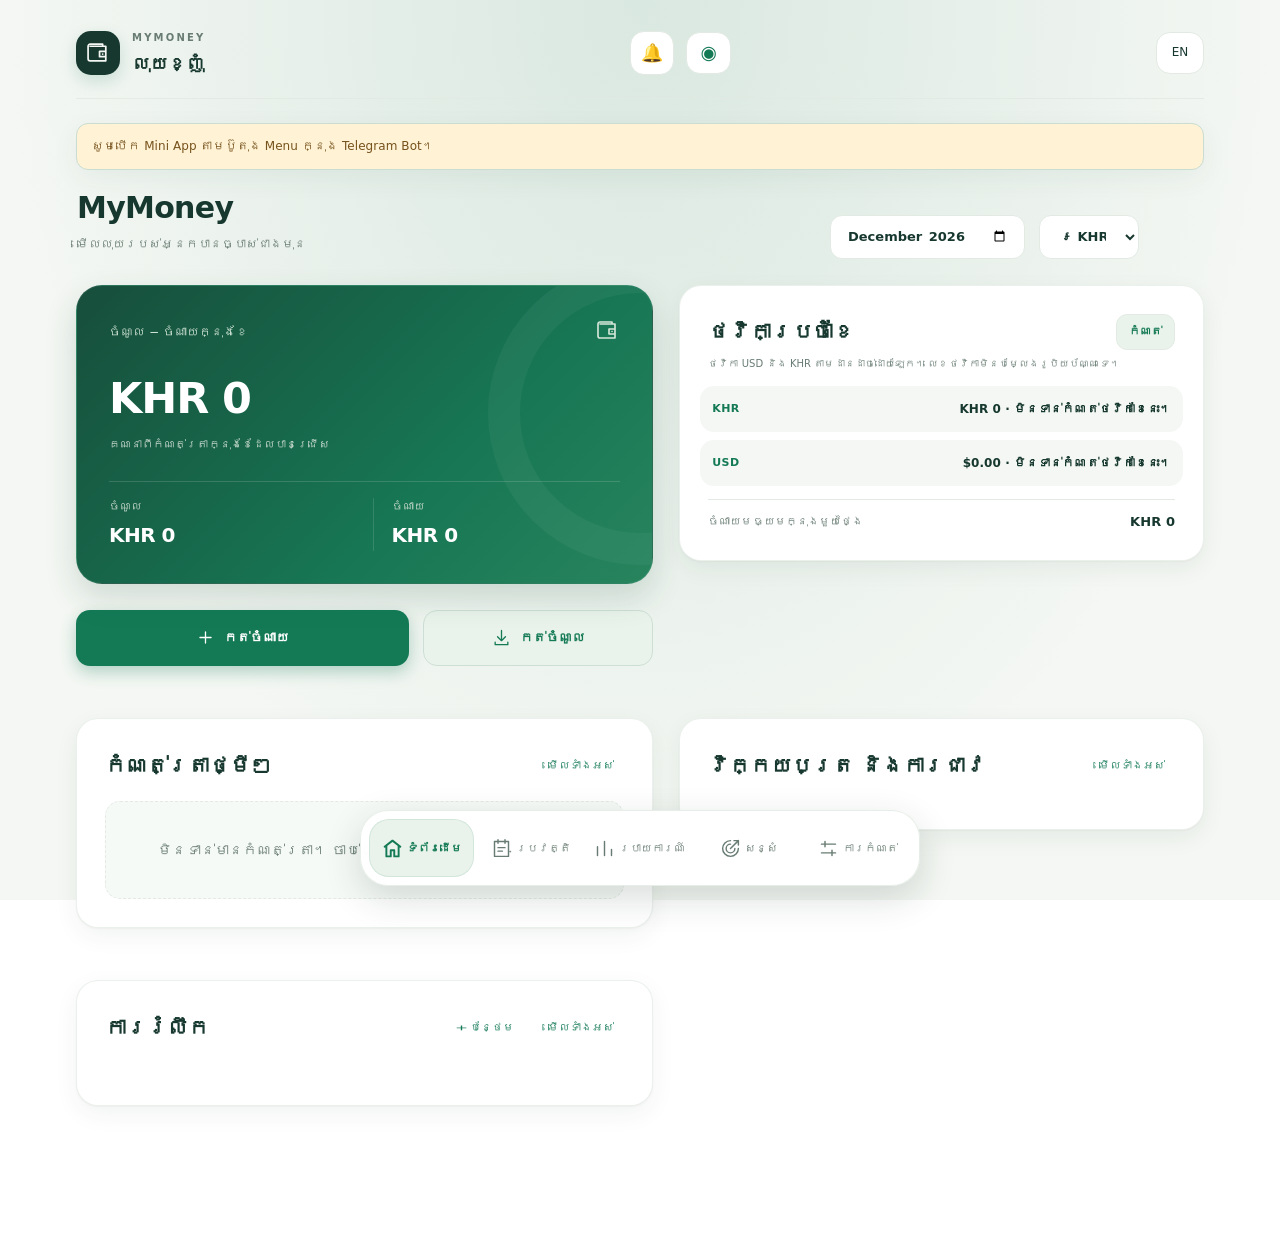
==== commit 74030303: "10-28-2026" ====
--- a/static/index.html
+++ b/static/index.html
@@ -3,9 +3,9 @@
 <head>
 <meta charset="utf-8"><meta name="viewport" content="width=device-width, initial-scale=1, viewport-fit=cover">
 <meta name="theme-color" content="#13795b"><title>លុយខ្ញុំ · MyMoney</title>
-<link rel="stylesheet" href="/static/style.css"><link rel="stylesheet" href="/static/design.css"><link rel="stylesheet" href="/static/modern.css?v=20261009-wallpaper-fix"><link rel="stylesheet" href="/static/keypad.css?v=20261022-keypad"><link rel="stylesheet" href="/static/notifications.css?v=20261022-notify"><link rel="stylesheet" href="/static/clean.css?v=20261022-clean"><link rel="stylesheet" href="/static/spacious.css?v=20261027-spacious">
+<link rel="stylesheet" href="/static/style.css"><link rel="stylesheet" href="/static/design.css"><link rel="stylesheet" href="/static/modern.css?v=20261009-wallpaper-fix"><link rel="stylesheet" href="/static/notifications.css?v=20261022-notify"><link rel="stylesheet" href="/static/clean.css?v=20261022-clean"><link rel="stylesheet" href="/static/spacious.css?v=20261027-spacious"><link rel="stylesheet" href="/static/entryui.css?v=20261027-entryui"><link rel="stylesheet" href="/static/reminders.css?v=20261028-reminders">
 <script src="https://telegram.org/js/telegram-web-app.js"></script><script defer src="/static/wallpaper.js?v=20261009-wallpaper-fix"></script><script defer src="/static/app.js?v=20261009-wallpaper-fix"></script>
-<script defer src="/static/personal.js"></script><script defer src="/static/design.js"></script><script defer src="/static/history.js"></script><script defer src="/static/features.js"></script><script defer src="/static/ux.js"></script><script defer src="/static/exchange.js?v=20261009-auto-rate-v2"></script><script defer src="/static/categories.js"></script><script defer src="/static/keypad.js?v=20261022-keypad"></script><script defer src="/static/debts.js"></script><script defer src="/static/notifications.js?v=20261027-notify"></script><script defer src="/static/recurring.js?v=20261027-bills"></script><script defer src="/static/inbox.js?v=20261027-inbox"></script><script defer src="/static/calendar.js?v=20261022-clean"></script><script defer src="/static/admin.js"></script></head>
+<script defer src="/static/personal.js"></script><script defer src="/static/design.js"></script><script defer src="/static/history.js"></script><script defer src="/static/features.js"></script><script defer src="/static/ux.js"></script><script defer src="/static/exchange.js?v=20261009-auto-rate-v2"></script><script defer src="/static/categories.js"></script><script defer src="/static/debts.js"></script><script defer src="/static/notifications.js?v=20261027-notify"></script><script defer src="/static/recurring.js?v=20261027-bills"></script><script defer src="/static/reminders.js?v=20261028-reminders"></script><script defer src="/static/inbox.js?v=20261028-clear"></script><script defer src="/static/forecast.js?v=20261027-forecast"></script><script defer src="/static/calendar.js?v=20261022-clean"></script><script defer src="/static/entryui.js?v=20261027-entryui"></script><script defer src="/static/admin.js"></script></head>
 <body>
 <div id="bootLoader" class="boot-loader" role="status" aria-live="polite"><div class="loader-mark">◈</div><strong>MyMoney</strong><p>កំពុងបើកកម្មវិធី / Opening your wallet…</p><span class="spinner"></span></div>
 <div class="shell">
@@ -13,11 +13,11 @@
 <div id="notice" role="status" aria-live="polite"></div><button id="retryLoad" class="secondary" hidden data-i="retry">ព្យាយាមម្ដងទៀត</button>
 <div class="greeting"><p id="greetingName"></p><span data-i="greetingTag">កត់ត្រាបន្តិច រៀបចំបានច្បាស់</span></div><div class="toolbar"><label><span data-i="month">ខែ</span><input id="month" type="month"></label><label class="base-currency"><span id="currencyHelp" data-i="baseCurrency">បង្ហាញសរុបជារូបិយប័ណ្ណ</span><select id="currency" aria-label="Base display currency"><option value="KHR">៛ KHR</option><option value="USD">$ USD</option></select></label></div>
 <main>
-<section id="home" class="page dashboard">
+<section id="home" class="page dashboard"><div id="reminderBanner" class="reminder-banner" role="alert" hidden><div class="reminder-banner-copy"><b id="reminderBannerText"></b><small id="reminderBannerList"></small></div><button id="reminderBannerView" class="reminder-banner-btn" type="button" data-i="remBannerView"></button></div>
 <div class="wallet-block"><article class="hero"><div class="hero-top"><span data-i="net">ចំណូល − ចំណាយក្នុងខែ</span><span class="hero-emblem" data-ui-icon="wallet"></span></div><strong id="net">—</strong><p data-i="netHelp">គណនាពីកំណត់ត្រាក្នុងខែដែលបានជ្រើស</p><div class="hero-stats"><div><span data-i="income">ចំណូល</span><b id="income">—</b></div><div><span data-i="expense">ចំណាយ</span><b id="expense">—</b></div></div></article><div class="actions"><button id="addExpense" class="primary"><i data-ui-icon="plus"></i><span data-i="addExpense"></span></button><button id="addIncome" class="secondary"><i data-ui-icon="income"></i><span data-i="addIncome"></span></button></div></div>
 <div class="overview-block"><article class="card budget-card"><div class="section-title"><h2 data-i="budget">ថវិកាប្រចាំខែ</h2><button id="manageBudget" class="text-btn" data-i="manage">កំណត់</button></div><p class="muted budget-currency-note" data-i="budgetCurrencyNote">USD និង KHR តាមដានដាច់ដោយឡែក។</p><div id="budgetSummary" aria-live="polite"></div><progress id="budgetProgress" max="100" value="0" hidden></progress><p id="budgetHint" class="muted" hidden></p><div class="monthly-budget-stats"><div><small data-i="monthSpentAverage">ចំណាយមធ្យមក្នុងមួយថ្ងៃ</small><strong id="monthSpentAverage">—</strong></div></div><div id="dailyAllowanceCard" class="budget-daily-callout" hidden><div class="section-title"><h3 data-i="dailyAllowance">ចំនួនណែនាំសម្រាប់ចាយប្រចាំថ្ងៃ</h3><span id="dailyAllowanceDays" class="daily-allowance-days"></span></div><strong id="dailyAllowanceAmount">—</strong><p id="dailyAllowanceHint" class="muted"></p></div></article></div>
 <article class="card bills-card" id="billsCard"><div class="section-title"><h2 data-i="billsTitle"></h2><button id="openBillsHome" class="text-btn" data-i="billSeeAll" type="button"></button></div><div id="billsPreview"></div></article>
-<article class="card recent-card"><div class="section-title"><h2 data-i="recent">កំណត់ត្រាថ្មីៗ</h2><button id="viewAll" class="text-btn" data-i="viewAll">មើលទាំងអស់</button></div><div id="recent"></div></article>
+<article class="card reminders-card" id="remindersCard"><div class="section-title"><h2 data-i="reminders"></h2><span class="rem-head-actions"><button id="newReminderHome" class="text-btn" type="button" data-i="newReminder"></button><button id="openRemindersHome" class="text-btn" data-i="remSeeAll" type="button"></button></span></div><div id="remHomeSummary" class="rem-chips"></div><div id="remPreview"></div></article><article class="card recent-card"><div class="section-title"><h2 data-i="recent">កំណត់ត្រាថ្មីៗ</h2><button id="viewAll" class="text-btn" data-i="viewAll">មើលទាំងអស់</button></div><div id="recent"></div></article>
 
 </section>
 <section id="debts" class="page" hidden><div class="page-heading"><div><p class="eyebrow">MYMONEY / PERSONAL</p><h2 data-i="debts">ខ្ចី និងឱ្យខ្ចី</h2></div><button id="newDebt" class="primary" data-i="newDebt">＋ កត់ត្រា</button></div><p class="muted" data-i="debtHelp">តាមដានប្រាក់ដែលអ្នកខ្ចី ឬឱ្យគេខ្ចី កត់ប្រាក់សងនីមួយៗ និងមើលសមតុល្យនៅសល់។</p><div class="debt-summary"><article><small data-i="iOwe">ខ្ញុំជំពាក់</small><strong id="debtOweKhr">៛ —</strong><strong id="debtOweUsd">$ —</strong></article><article><small data-i="owedToMe">គេជំពាក់ខ្ញុំ</small><strong id="debtLentKhr">៛ —</strong><strong id="debtLentUsd">$ —</strong></article></div><article class="card debt-monthly"><div class="section-title"><h3 data-i="debtMonthSummary">សង្ខេបប្រចាំខែ</h3><input id="debtMonth" type="month" aria-label="Debt summary month"></div><div class="debt-month-grid"><div><small data-i="borrowedThisMonth">បានខ្ចី</small><strong id="debtMonthBorrowed">—</strong></div><div><small data-i="lentThisMonth">បានឱ្យខ្ចី</small><strong id="debtMonthLent">—</strong></div><div><small data-i="repaidThisMonth">បានសង</small><strong id="debtMonthPaid">—</strong></div></div></article><div class="chips"><button data-debt-filter="all" class="selected" data-i="all">ទាំងអស់</button><button data-debt-filter="open" data-i="unpaid">មិនទាន់សង</button><button data-debt-filter="settled" data-i="paid">បានសង</button><button data-debt-filter="overdue" data-i="overdue">ហួសថ្ងៃសង</button></div><div class="debt-tools"><input id="debtSearch" type="search" data-i-placeholder="debtSearchPlaceholder" placeholder="ស្វែងរកតាមចំណាំ…" aria-label="ស្វែងរកតាមចំណាំ"><select id="debtSort" aria-label="Sort debts"><option value="newest" data-i="sortNewest">ថ្មីៗមុន</option><option value="amount_desc" data-i="sortAmountHigh">ចំនួនច្រើនមុន</option><option value="amount_asc" data-i="sortAmountLow">ចំនួនតិចមុន</option><option value="due_asc" data-i="sortDueSoon">ថ្ងៃសងជិតមុន</option></select></div><label class="debt-show-settled"><input id="showSettledDebts" type="checkbox"><span data-i="showSettledDebts">បង្ហាញកំណត់ត្រាដែលសងរួច</span></label><p id="debtError" role="status"></p><div id="debtList"></div></section>
@@ -29,6 +29,7 @@
 <section id="trash" class="page" hidden><div class="section-title"><h2 data-i="trash"></h2><div class="trash-header-actions"><button id="refreshTrash" class="text-btn" data-i="refresh"></button><button id="emptyTrash" class="danger" data-i="emptyTrash" disabled></button></div></div><p class="muted" data-i="trashHelp"></p><p id="trashError" role="status"></p><div id="trashList"></div><button id="moreTrash" class="secondary" hidden data-i="more"></button></section><section id="goals" class="page" hidden><div class="section-title"><h2 data-i="goals">គោលដៅសន្សំ</h2><button id="newGoal" class="primary" data-i="newGoal">＋ គោលដៅថ្មី</button></div><p class="muted" data-i="goalsHelp">បញ្ចូលប្រាក់សន្សំសរុបដោយខ្លួនឯង។ វាមិនផ្ទេរប្រាក់ ឬរាប់ជាចំណាយទេ។</p><div id="goalOverview" class="goal-overview" aria-live="polite"></div><div class="goal-list-tools"><button id="toggleHiddenGoals" class="text-btn" type="button" data-i="showHiddenGoals">បង្ហាញគោលដៅដែលលាក់</button><button id="refreshGoals" class="text-btn" data-i="refresh">ធ្វើបច្ចុប្បន្នភាព</button></div><p id="goalsError" role="status"></p><div id="goalList"></div></section>
 <section id="settings" class="page" hidden><article class="card profile-card"><div class="profile-heading"><div id="profileAvatar" class="profile-avatar"><span id="profileAvatarInitial">T</span><img id="profileAvatarImage" alt="Profile photo" hidden></div><div class="profile-heading-copy"><h2 data-i="profile"></h2><small id="profileId"></small></div></div><div class="profile-photo-tools"><label class="secondary profile-photo-picker"><span data-i="changeProfilePhoto">📷 ប្ដូររូប</span><input id="profilePhotoInput" type="file" accept="image/jpeg,image/png,image/webp" hidden></label><button id="removeProfilePhoto" type="button" class="text-btn" data-i="removeProfilePhoto" hidden>លុបរូប</button></div><p id="profilePhotoStatus" class="muted profile-photo-status" role="status"></p><form id="profileForm"><label><span data-i="displayName"></span><input id="profileName" maxlength="80" required autocomplete="nickname"></label><label><span data-i="bio"></span><input id="profileBio" maxlength="160"></label><p id="profileError" role="status"></p><button type="submit" id="saveProfile" class="primary" data-i="save"></button></form></article><article class="card"><h2 data-i="customCategories">ប្រភេទផ្ទាល់ខ្លួន</h2><p class="muted" data-i="customCategoriesHelp"></p><form id="customCategoryForm"><div class="category-create-grid"><label><span data-i="categoryName">ឈ្មោះប្រភេទ</span><input id="newCategoryName" maxlength="40" required placeholder="ឧ. កាហ្វេ"></label><label><span data-i="categoryIcon">រូបតំណាង</span><select id="newCategoryIcon" aria-label="រូបតំណាង"></select></label></div><label><span data-i="categoryType">ប្រើសម្រាប់</span><select id="newCategoryType"><option value="expense" data-i="expenseOnly">ចំណាយ</option><option value="income" data-i="incomeOnly">ចំណូល</option><option value="both" data-i="bothKinds">ទាំងពីរ</option></select></label><p id="categoryManagerError" role="status"></p><button class="primary category-add-button" data-i="addCategory">＋ បន្ថែមប្រភេទ</button></form><div id="customCategoryList" class="custom-category-list"></div></article><article class="card"><h2 data-i="moreTools">ឧបករណ៍បន្ថែម</h2><div class="personal-tools"><button id="openReceipts" class="secondary"><i data-ui-icon="receipt"></i><span data-i="receipts"></span></button><button id="openDebts" class="secondary"><i data-ui-icon="debt"></i><span data-i="debts"></span></button><button id="openBills" class="secondary"><i data-ui-icon="receipt"></i><span data-i="billsTitle"></span></button></div></article><article class="card"><h2 data-i="trash"></h2><p class="muted" data-i="trashHelp"></p><button id="openTrash" class="secondary" data-i="openTrash"></button></article><article id="adminModeCard" class="card admin-mode-card" hidden><div class="section-title"><h3 data-i="accountMode">Account mode</h3><span id="adminModeBadge" class="pill mode-badge">User mode</span></div><p class="muted" data-i="accountModeHelp">Switch between personal features and the admin console. Your admin access remains enabled.</p><button id="toggleAdminMode" type="button" class="secondary">Switch to Admin Mode</button></article><article id="adminHint" class="card" hidden><h3>🛡 Admin</h3><p data-i="adminHelp">គ្រប់គ្រងអ្នកប្រើ សិទ្ធិចូល និងមើលសង្ខេបទិន្នន័យ។</p><button id="openAdminConsole" type="button" class="secondary">🛡 Open Admin Console / បើកផ្ទាំង Admin</button></article><h2 data-i="settings">ការកំណត់</h2><article class="card"><label><span data-i="appearance">រូបរាង</span><select id="theme"><option value="system" data-i="system">តាមឧបករណ៍</option><option value="light" data-i="light">ភ្លឺ</option><option value="dark" data-i="dark">ងងឹត</option></select></label><label class="screen-mode-label"><span data-i="screenMode">ទំហំបង្ហាញ Mini App</span><select id="screenMode"><option value="device" data-i="screenModeDevice">តាម Telegram/ឧបករណ៍</option><option value="fullscreen" data-i="screenModeFull">ពេញអេក្រង់</option><option value="normal" data-i="screenModeNormal">ទំហំធម្មតា</option></select></label><p id="fullscreenStatus" class="muted fullscreen-status" role="status" data-i="fullscreenHelp">ជ្រើសទំហំតាម Telegram ឬកំណត់ជាពេញអេក្រង់/ធម្មតា។</p><label class="wallpaper-label"><span data-i="wallpaper">ផ្ទៃខាងក្រោយ</span><select id="wallpaper"><option value="default" data-i="wallpaperDefault">ដើម</option><option value="meadow" data-i="wallpaperMeadow">សួនបៃតង</option><option value="sunset" data-i="wallpaperSunset">ថ្ងៃលិច</option><option value="lavender" data-i="wallpaperLavender">ផ្កាឡាវេនឌ័រ</option><option value="ocean" data-i="wallpaperOcean">សមុទ្រ</option></select></label><p class="muted wallpaper-help" data-i="wallpaperHelp">ផ្ទៃខាងក្រោយរក្សាទុកលើឧបករណ៍នេះប៉ុណ្ណោះ។</p></article><article class="card exchange-card"><p id="fxInfo" class="muted"></p><output id="ratePreview" class="rate-preview" aria-live="polite">1 USD = — KHR</output><button id="refreshMarketRate" type="button" class="secondary market-rate-button" data-i="refreshMarketRate">↻ ធ្វើបច្ចុប្បន្នភាព</button><p id="marketRateStatus" class="muted market-rate-status" role="status"></p><p><a href="https://www.acledabank.com.kh/kh/eng/ps_cmforeignexchange" target="_blank" rel="noopener noreferrer">ប្រភព ACLEDA / Bank source ↗</a></p></article><article class="card" id="notificationsCard"><h3 data-i="notifications"></h3><p class="muted" data-i="notificationsHelp"></p><label><span data-i="notifDailyLabel"></span><select id="notifDaily"></select></label><label><span data-i="notifDailyHourLabel"></span><select id="notifDailyHour"></select></label><label><span data-i="notifDebtLabel"></span><select id="notifDebt"></select></label><label><span data-i="notifDebtDaysLabel"></span><select id="notifDebtDays"></select></label><label><span data-i="notifBillLabel"></span><select id="notifBill"></select></label><label><span data-i="notifWeeklyLabel"></span><select id="notifWeekly"></select></label><p id="notifStatus" class="muted" role="status"></p><div class="notif-actions"><button id="notifSave" type="button" class="primary" data-i="save"></button><button id="notifTest" type="button" class="secondary" data-i="notifTest"></button></div></article><article class="card"><h3 data-i="language">ភាសា</h3><button id="switchLanguage" class="secondary">ខ្មែរ / English</button></article><article class="card"><h3 data-i="export">នាំចេញទិន្នន័យ</h3><p class="muted" data-i="exportHelp">ទាញយកកំណត់ត្រាទាំងអស់ជា CSV សម្រាប់ Excel។</p><button id="export" class="secondary" data-i="download">ទាញយក CSV</button></article><article class="card"><h3 data-i="privacy">ឯកជនភាព</h3><p class="muted" data-i="privacyHelp">ទិន្នន័យភ្ជាប់នឹង Telegram ID របស់អ្នក។ គណនីសាច់ប្រាក់/ធនាគារគ្រាន់តែជាស្លាក មិនភ្ជាប់ទៅធនាគារទេ។</p><p class="muted" data-i="separate">KHR និង USD ត្រូវបានបង្ហាញដាច់ដោយឡែក ដោយមិនប្ដូរអត្រាប្រាក់។</p></article></section>
 <section id="recurring" class="page" hidden><div class="page-heading"><div><p class="eyebrow">MYMONEY / PERSONAL</p><h2 data-i="billsTitle"></h2></div><button id="newBill" class="primary" type="button" data-i="newBill"></button></div><p class="muted" data-i="billsHelp"></p><div id="billsSummary" class="bills-summary" hidden></div><p id="billsError" class="muted" role="alert"></p><div id="billsList" class="bills-list"></div><button id="billsBack" class="text-btn" type="button">← <span data-i="home"></span></button></section>
+<section id="reminders" class="page" hidden><div class="page-heading"><div><p class="eyebrow">MYMONEY / PERSONAL</p><h2 data-i="reminders"></h2></div><button id="newReminder" class="primary" type="button" data-i="newReminder"></button></div><p class="muted" data-i="remindersHelp"></p><div id="remSummary" class="rem-chips"></div><p id="remError" class="muted" role="alert"></p><div id="remList" class="rem-list"></div><button id="remindersBack" class="text-btn" type="button">← <span data-i="home"></span></button></section>
 <section id="admin" class="page" hidden><div class="page-heading"><div><p class="eyebrow">MYMONEY / ADMIN</p><h2>🛡 Admin Console</h2></div><button id="adminBack" class="text-btn" type="button">← Back / ត្រឡប់</button></div><p class="muted">Manage user access and review app data. Admin access is limited to authorized Telegram accounts.</p><article id="adminUnlockCard" class="card admin-unlock-card"><div class="admin-lock-illustration" aria-hidden="true"><svg viewBox="0 0 64 64" fill="none"><path d="M32 5 52 13v15c0 14-8.5 24-20 31C20.5 52 12 42 12 28V13L32 5Z"/><rect x="22" y="28" width="20" height="17" rx="4"/><path d="M26 28v-5a6 6 0 0 1 12 0v5m-6 7v3"/></svg></div><h3>Admin password / ពាក្យសម្ងាត់ Admin</h3><p id="adminPasswordHelp" class="muted">Enter the password configured by the owner.</p><form id="adminUnlockForm"><label><span>Password / ពាក្យសម្ងាត់</span><input id="adminPassword" type="password" maxlength="256" autocomplete="current-password" required></label><p id="adminUnlockStatus" role="status"></p><button id="adminUnlockButton" class="primary" type="submit">Unlock Admin / ដោះសោ Admin</button></form></article><div id="adminWorkspace" hidden><button id="adminLockButton" class="secondary admin-lock-button" type="button">🔒 Lock Admin / ចាក់សោ Admin</button><article id="adminDashboard" class="card"><div class="section-title"><h3>📊 Admin dashboard / ផ្ទាំងស្ថិតិ</h3><button id="refreshAdminDashboard" class="text-btn" type="button">Refresh</button></div><div id="adminMetrics" class="admin-metrics"><p class="muted">Loading dashboard…</p></div><div class="admin-chart-head"><h4>Monthly expenses by category / ចំណាយតាមប្រភេទ</h4><label><span>Currency</span><select id="adminChartCurrency"><option value="USD">USD</option><option value="KHR">KHR</option></select></label></div><div class="admin-chart-wrap"><div id="adminDonut" class="admin-donut" role="img" aria-label="Monthly expense chart"><div><strong id="adminDonutTotal">0</strong><small id="adminDonutLabel">No expenses</small></div></div><div id="adminChartLegend" class="admin-chart-legend"></div></div><div id="adminStatusBreakdown" class="admin-status-breakdown"></div></article><div id="adminOwnerTools" class="card" hidden><h3>Administrator accounts / គណនី Admin</h3><form id="addAdminForm"><label><span>Telegram user ID</span><input id="newAdminId" type="number" min="1" step="1" required inputmode="numeric"></label><button class="primary" type="submit">＋ Add admin / បន្ថែម Admin</button><p id="addAdminStatus" role="status"></p></form><div id="adminList"></div></div><div id="adminAddUserCard" class="card" hidden><h3>＋ Add a user / បន្ថែមអ្នកប្រើ</h3><form id="adminAddUserForm"><label><span>Telegram user ID or @username</span><input id="adminNewUserId" type="text" maxlength="40" required autocomplete="off" placeholder="123456789 or @username"></label><p class="muted admin-user-hint">To add by @username, ask the person to open the bot and send /start or /request first. / ប្រើ @username បាន បន្ទាប់ពីគាត់បើក Bot ហើយផ្ញើ /start ឬ /request។</p><label><span>Name (optional) / ឈ្មោះ (មិនចាំបាច់)</span><input id="adminNewUserName" maxlength="80"></label><button class="primary" type="submit">Create and approve / បង្កើត និងអនុញ្ញាត</button><p id="adminAddUserStatus" role="status"></p></form></div><article class="card"><div class="section-title"><h3>Users / អ្នកប្រើ</h3><button id="refreshAdmin" class="text-btn" type="button">Refresh / ធ្វើបច្ចុប្បន្នភាព</button></div><div class="admin-user-filters"><input id="adminUserSearch" type="search" placeholder="Search name or Telegram ID / ស្វែងរកឈ្មោះ ឬ ID"><select id="adminUserStatusFilter"><option value="">All statuses</option><option value="approved">Approved</option><option value="pending">Pending</option><option value="revoked">Revoked</option><option value="deleted">Deleted</option><option value="not_requested">Not requested</option><option value="admin">Admin</option></select></div><p id="adminStatus" role="status"></p><div id="adminUsers"></div></article><article id="adminUserDetail" class="card" hidden></article></div></section></main>
 <nav aria-label="Main navigation"><button data-page="home" class="active"><span data-ui-icon="home"></span><small data-i="home"></small></button><button data-page="history"><span data-ui-icon="history"></span><small data-i="history"></small></button><button data-page="reports"><span data-ui-icon="reports"></span><small data-i="reports"></small></button><button data-page="goals"><span data-ui-icon="goals"></span><small data-i="goals"></small></button><button data-page="settings"><span data-ui-icon="settings"></span><small data-i="settings"></small></button></nav>
 </div>
@@ -36,7 +37,8 @@
 <dialog id="goalDialog"><form id="goalForm"><div class="section-title"><h2 data-i="goals">គោលដៅសន្សំ</h2><button id="closeGoal" type="button" class="icon-btn" aria-label="Close">✕</button></div><label><span data-i="goalName">ឈ្មោះគោលដៅ</span><input id="goalName" maxlength="80" required></label><label><span data-i="currency">រូបិយប័ណ្ណ</span><select id="goalCurrency"><option value="KHR">KHR</option><option value="USD">USD</option></select></label><div class="field-row"><label><span data-i="goalTarget">គោលដៅប្រាក់</span><input id="goalTarget" type="number" min="1" required inputmode="decimal"></label><label><span data-i="goalSaved">សន្សំបានសរុប</span><input id="goalSaved" type="number" min="0" required inputmode="decimal" value="0"></label></div><label><span data-i="goalDeadline">ថ្ងៃចង់សម្រេច (ជាជម្រើស)</span><input id="goalTargetDate" type="date" min="2000-01-01"></label><section id="goalTracking" class="goal-tracking" hidden><div class="goal-detail-stats"><span id="goalRemaining"></span><span id="goalEstimate" class="muted"></span><span id="goalMonthlyNeed" class="muted"></span></div><label><span data-i="goalEntryAmount">ចំនួនបន្ថែម/ដក</span><input id="goalEntryAmount" type="number" min="0.01" step="0.01" inputmode="decimal"></label><div id="goalQuickAmounts" class="goal-quick-amounts" aria-label="Quick amounts"></div><div class="goal-money-actions"><button id="addGoalMoney" type="button" class="primary" data-i="addSavings">＋ បន្ថែមប្រាក់</button><button id="withdrawGoalMoney" type="button" class="secondary" data-i="withdrawSavings">− ដកប្រាក់</button></div><p id="goalEntryStatus" role="status"></p><details class="goal-history"><summary data-i="goalHistory">ប្រវត្តិសន្សំ</summary><div id="goalEntryList"></div></details></section><p id="goalError" role="alert"></p><button id="saveGoal" class="primary" data-i="save">រក្សាទុក</button><button id="deleteGoal" type="button" class="danger" data-i="deleteGoal" hidden>លុបគោលដៅ</button></form></dialog><dialog id="confirmGoalDeleteDialog" class="confirm-dialog"><div class="delete-confirm-icon" aria-hidden="true">!</div><h2 data-i="confirmDeleteGoalTitle">Delete this goal?</h2><p class="muted" data-i="confirmDeleteGoalHelp">This permanently deletes the goal and its savings history.</p><div class="confirm-dialog-actions"><button id="cancelGoalDelete" type="button" class="secondary" data-i="cancel">Cancel</button><button id="confirmGoalDelete" type="button" class="danger" data-i="confirmDeleteGoal">Delete permanently</button></div></dialog>
 <dialog id="debtDialog"><form id="debtForm"><div class="section-title"><h2 id="debtFormTitle" data-i="newDebt">＋ កត់ត្រា</h2><button id="closeDebt" type="button" class="icon-btn" aria-label="Close">✕</button></div><input id="debtId" type="hidden"><label><span data-i="debtDirection">ប្រភេទកំណត់ត្រា</span><select id="debtDirection"><option value="borrowed" data-i="borrowed">ខ្ញុំខ្ចី</option><option value="lent" data-i="lent">ខ្ញុំឱ្យខ្ចី</option></select></label><div class="field-row"><label><span data-i="amount">ចំនួនប្រាក់</span><input id="debtAmount" type="number" min="0.01" step="0.01" required inputmode="decimal"></label><label><span data-i="currency">រូបិយប័ណ្ណ</span><select id="debtCurrency"><option value="KHR">៛ KHR</option><option value="USD">$ USD</option></select></label></div><label><span data-i="dueDateOptional">ថ្ងៃកំណត់សង (ជាជម្រើស)</span><input id="debtDue" type="date" min="2000-01-01"></label><label><span data-i="debtNoteLabel">គោលបំណង / ចំណាំ (ជាជម្រើស)</span><input id="debtNote" maxlength="300"></label><div class="debt-photo-picker"><label><span data-i="debtPhotoLabel">រូបភាព ឬផ្សេងៗ (ជាជម្រើស)</span><input id="debtPhotoFile" type="file" accept="image/jpeg,image/png,image/webp"></label><small class="muted" data-i="debtPhotoHelp">JPEG, PNG ឬ WebP មិនលើស 2 MB។</small><img id="debtPhotoPreview" alt="Debt record image" hidden><p id="debtPhotoStatus" role="status"></p><button id="removeDebtPhoto" type="button" class="text-btn" hidden data-i="removeDebtPhoto">លុបរូបភាព</button></div><p id="debtFormError" role="alert"></p><button class="primary" data-i="save">រក្សាទុក</button></form></dialog><dialog id="debtPaymentDialog"><form id="debtPaymentForm"><div class="section-title"><h2 id="debtPaymentTitle" data-i="recordRepayment">＋ កត់ប្រាក់សង</h2><button id="closeDebtPayment" type="button" class="icon-btn" aria-label="Close">✕</button></div><input id="debtPaymentId" type="hidden"><input id="debtPaymentDebtId" type="hidden"><label><span data-i="repaymentAmount">ចំនួនប្រាក់សង</span><input id="debtPaymentAmount" type="number" min="0.01" step="0.01" inputmode="decimal" required></label><label><span data-i="paymentDate">ថ្ងៃសង</span><input id="debtPaymentDate" type="date" min="2000-01-01" required></label><label><span data-i="paymentNote">ចំណាំ (ជាជម្រើស)</span><input id="debtPaymentNote" maxlength="300"></label><p id="debtPaymentError" role="alert"></p><button class="primary" data-i="save">រក្សាទុក</button></form></dialog><dialog id="debtPhotoDialog" class="receipt-dialog"><div class="section-title"><h2 data-i="debtPhotoLabel">រូបភាព ឬផ្សេងៗ</h2><button id="closeDebtPhoto" class="icon-btn" aria-label="Close">✕</button></div><img id="debtPhotoFull" alt="Debt record image" class="debt-photo-full"></dialog><dialog id="debtHistoryDialog" class="debt-history-dialog"><div class="section-title"><h2 data-i="debtHistory">ប្រវត្តិកំណត់ត្រា</h2><button id="closeDebtHistory" class="icon-btn" aria-label="Close">✕</button></div><div id="debtHistoryList"></div></dialog>
 <dialog id="billDialog"><form id="billForm"><div class="section-title"><h2 id="billDialogTitle"></h2><button id="closeBill" type="button" class="icon-btn" aria-label="Close">✕</button></div><label><span data-i="billType"></span><select id="billKind"><option value="expense" data-i="billExpense"></option><option value="income" data-i="billIncome"></option></select></label><label><span data-i="billName"></span><input id="billTitle" maxlength="60" required autocomplete="off"></label><div class="field-row"><label><span data-i="amount"></span><input id="billAmount" type="number" inputmode="decimal" step="any" min="0" required></label><label><span data-i="currency"></span><select id="billCurrency"><option value="KHR">៛ KHR</option><option value="USD">$ USD</option></select></label></div><label><span data-i="category"></span><select id="billCategory"></select></label><div class="field-row"><label><span data-i="account"></span><select id="billAccount"><option value="cash" data-i="cash"></option><option value="bank" data-i="bank"></option></select></label><label><span data-i="billDay"></span><select id="billDay"></select></label></div><p class="muted form-hint" data-i="billDayHelp"></p><label><span data-i="billRemind"></span><select id="billRemind"></select></label><p id="billFormError" role="alert"></p><button id="billSave" class="primary" type="submit" data-i="save"></button><button type="button" id="billDelete" class="danger" data-i="delete" hidden></button></form></dialog>
-<dialog id="inboxDialog" class="inbox-dialog"><div class="section-title"><h2 data-i="inboxTitle"></h2><button id="closeInbox" type="button" class="icon-btn" aria-label="Close">✕</button></div><div id="inboxList" class="inbox-list"></div><div class="inbox-footer"><button id="inboxRefresh" type="button" class="text-btn" data-i="inboxRefresh"></button><button id="inboxSettings" type="button" class="text-btn" data-i="inboxSettings"></button></div></dialog>
+<dialog id="reminderDialog"><form id="reminderForm" novalidate><div class="section-title"><h2 id="remDialogTitle"></h2><button id="closeReminder" type="button" class="icon-btn" aria-label="Close">✕</button></div><label><span data-i="remType"></span><select id="remType"><option value="general" data-i="remTypeGeneral"></option><option value="bill" data-i="remTypeBill"></option><option value="debt" data-i="remTypeDebt"></option><option value="goal" data-i="remTypeGoal"></option></select></label><label id="remRecordWrap" hidden><span data-i="remLinked"></span><select id="remRecord"></select></label><label><span data-i="remTitle"></span><input id="remTitleInput" maxlength="80" autocomplete="off" required></label><div class="field-row"><label><span data-i="remAmount"></span><input id="remAmount" type="number" inputmode="decimal" step="any" min="0"></label><label><span data-i="currency"></span><select id="remCurrency"><option value="KHR">៛ KHR</option><option value="USD">$ USD</option></select></label></div><label><span data-i="remNote"></span><textarea id="remNoteInput" maxlength="500" rows="3"></textarea></label><div class="rem-date-row"><label><span data-i="remDate"></span><span class="rem-date-field"><input id="remDateText" inputmode="numeric" autocomplete="off" maxlength="10" placeholder="dd/mm/yyyy" aria-describedby="remDateError"><span class="rem-date-pick"><button id="remDatePickBtn" type="button" tabindex="-1">📅</button><input id="remDatePicker" type="date" tabindex="-1" aria-hidden="true" min="2000-01-01" max="2100-12-31"></span></span></label><label><span data-i="remTime"></span><input id="remTime" type="time"></label></div><p class="muted form-hint" data-i="remDateHint"></p><p id="remDateError" class="rem-error" role="alert"></p><p id="remFormError" role="alert"></p><button id="remSave" class="primary" type="submit" data-i="save"></button><button type="button" id="remDelete" class="danger" data-i="remDeleteBtn" hidden></button></form></dialog>
+<dialog id="inboxDialog" class="inbox-dialog"><div class="section-title"><h2 data-i="inboxTitle"></h2><button id="closeInbox" type="button" class="icon-btn" aria-label="Close">✕</button></div><div id="inboxList" class="inbox-list"></div><div class="inbox-footer"><button id="inboxRefresh" type="button" class="text-btn" data-i="inboxRefresh"></button><button id="inboxClearAll" type="button" class="text-btn inbox-clear" data-i="inboxClearAll"></button><button id="inboxSettings" type="button" class="text-btn" data-i="inboxSettings"></button></div></dialog>
 <div id="toast" class="toast" role="status" aria-live="polite" hidden></div>
 <dialog id="receiptDialog" class="receipt-dialog"><div class="section-title"><span class="muted">MYMONEY · PERSONAL</span><button id="closeReceipt" class="icon-btn" aria-label="Close">✕</button></div><div class="receipt-heading"><span class="receipt-mark">✓</span><h2 data-i="personalReceipt">កំណត់ត្រាចំណាយ</h2><p class="muted" data-i="receiptHelp">សង្ខេបពីកំណត់ត្រារបស់អ្នក</p></div><div id="receiptContent"></div><section class="record-qr"><h3 data-i="recordQrTitle">QR សម្រាប់កំណត់ត្រានេះ</h3><p class="muted" data-i="recordQrHelp">ស្កេន QR នេះដើម្បីបើករូបភាពកំណត់ត្រា។ អ្នកដែលមាន QR អាចមើលព័ត៌មានសង្ខេបបាន។</p><button id="toggleRecordQr" class="secondary" type="button" data-i="showRecordQr">បង្ហាញ QR</button><img id="recordQrImage" alt="QR code for this personal expense record" hidden><p id="recordQrStatus" class="muted" role="status"></p><button id="downloadRecordQr" class="secondary" type="button" data-i="downloadRecordQr" hidden>ទាញយក QR</button></section><div class="photo-section"><h3 data-i="receiptPhoto"></h3><p class="muted" data-i="photoHelp"></p><img id="receiptPhoto" alt="Receipt photo" hidden><p id="photoStatus" role="status"></p><label class="photo-picker"><span data-i="choosePhoto"></span><input id="photoFile" type="file" accept="image/jpeg,image/png,image/webp"></label><div class="history-actions"><button id="uploadPhoto" class="secondary" data-i="uploadPhoto"></button><button id="removePhoto" class="danger" hidden data-i="removePhoto"></button></div></div><button id="editReceipt" class="primary" data-i="edit">កែប្រែ</button></dialog>
 
--- a/static/spacious.css
+++ b/static/spacious.css
@@ -128,3 +128,15 @@
 /* More-tools buttons wrap instead of overflowing narrow phones. */
 .personal-tools{flex-wrap:wrap}
 .personal-tools button{flex:1 1 140px;min-width:0}
+
+/* ---- month-end forecast ---- */
+.forecast-card{margin-top:var(--gap)}
+.fc-label{display:block;color:var(--muted);font-size:12px;margin-bottom:6px}
+.fc-amount{display:block;font-size:28px;font-variant-numeric:tabular-nums;margin-bottom:6px}
+.fc-stats{display:grid;grid-template-columns:1fr 1fr;gap:12px;margin:16px 0}
+.fc-stats>div{background:var(--soft);border-radius:14px;padding:12px 14px}
+.fc-stats small{display:block;color:var(--muted);font-size:11px;margin-bottom:4px}
+.fc-bar{height:8px;border-radius:999px;background:var(--soft);overflow:hidden;margin:4px 0 14px}
+.fc-bar span{display:block;height:100%;border-radius:inherit;background:var(--green)}
+.fc-note{margin:0;line-height:1.55;font-weight:600}
+.fc-ok{color:var(--green)}.fc-warn{color:#b27b14}.fc-bad{color:var(--red)}
--- a/static/entryui.css
+++ b/static/entryui.css
@@ -0,0 +1,67 @@
+/* Entry form (Add expense / Add income / Edit). Loaded last. Uses only the app's theme variables, so light and dark both work.
+   The native controls stay in the DOM (hidden) so validation, saving, itemised expenses and favorites are unchanged. */
+:root{--ex-on:#fff}
+:root[data-theme="dark"]{--ex-on:#10281e}
+
+/* ---- sheet ---- */
+#entryDialog{width:100%;max-width:560px;margin:auto auto 0;padding:0;border:0;border-radius:28px 28px 0 0;max-height:94dvh;overflow-y:auto;overscroll-behavior:contain;background:var(--card);color:var(--ink)}
+#entryDialog::before{content:"";display:block;width:40px;height:4px;border-radius:99px;background:var(--line);margin:10px auto 0}
+#entryDialog[open]{animation:ex-up .26s cubic-bezier(.2,.8,.2,1)}
+@keyframes ex-up{from{transform:translateY(28px);opacity:0}to{transform:none;opacity:1}}
+@media(min-width:640px){#entryDialog{margin:auto;border-radius:28px;max-height:90dvh}#entryDialog::before{display:none}}
+@media(prefers-reduced-motion:reduce){#entryDialog[open]{animation:none}}
+#entryForm{display:block;padding:6px 22px 0}
+#entryForm>.section-title{margin:10px 0 16px}
+#entryTitle{margin:0;font-size:20px;display:flex;align-items:center;gap:10px}
+#entryTitle::before{content:"";width:10px;height:10px;border-radius:50%;background:var(--red);flex:none}
+#entryDialog[data-kind="income"] #entryTitle::before{background:var(--green)}
+
+/* ---- hide native controls that the new UI drives ---- */
+#entryDialog .ex-hide{display:none!important}
+#entryDialog .ex-sr{position:absolute;width:1px;height:1px;opacity:0;pointer-events:none;overflow:hidden}
+
+/* ---- amount ---- */
+.ex-hero{background:var(--bg);border:1px solid var(--line);border-radius:24px;padding:14px 16px 16px}
+.ex-seg{display:flex;gap:4px;padding:4px;background:var(--soft);border-radius:14px}
+.ex-seg button{flex:1;min-height:42px;border:0;border-radius:11px;background:transparent;color:var(--muted);font-weight:650;display:inline-flex;align-items:center;justify-content:center;gap:7px;padding:0 10px;transition:background .15s,color .15s}
+.ex-seg button[aria-checked="true"]{background:var(--green);color:var(--ex-on);box-shadow:0 4px 12px color-mix(in srgb,var(--green) 28%,transparent)}
+.ex-seg button:disabled{opacity:.55;cursor:not-allowed}
+.ex-amount{display:flex;align-items:center;gap:8px;margin:14px 2px 0}
+.ex-sym{font-size:30px;font-weight:700;color:var(--muted);line-height:1}
+#entryDialog .ex-amount input{flex:1;min-width:0;width:100%;min-height:64px;padding:0;border:0;border-radius:0;background:transparent;box-shadow:none;color:var(--ink);font-size:46px;font-weight:700;letter-spacing:-.02em;font-variant-numeric:tabular-nums;-moz-appearance:textfield}
+#entryDialog .ex-amount input::placeholder{color:color-mix(in srgb,var(--muted) 55%,transparent)}
+#entryDialog .ex-amount input::-webkit-outer-spin-button,#entryDialog .ex-amount input::-webkit-inner-spin-button{-webkit-appearance:none;margin:0}
+#entryDialog .ex-amount input:focus{box-shadow:none}
+.ex-conv{min-height:20px;margin:2px 4px 10px;color:var(--muted);font-size:13px}
+.ex-quick{display:flex;gap:8px;overflow-x:auto;scrollbar-width:none;padding-bottom:2px}
+.ex-quick::-webkit-scrollbar{display:none}
+
+/* ---- chips ---- */
+.ex-label{display:block;margin:24px 0 10px;font-size:13px;font-weight:700;color:var(--muted)}
+.ex-chip{flex:none;display:inline-flex;align-items:center;justify-content:center;gap:6px;min-height:40px;padding:0 15px;border:1px solid var(--line);border-radius:999px;background:var(--card);color:var(--ink);font-weight:600;white-space:nowrap;transition:background .15s,border-color .15s,color .15s,transform .1s}
+.ex-chip:active{transform:scale(.97)}
+.ex-chip[aria-pressed="true"]{background:var(--soft);border-color:var(--green);color:var(--green)}
+.ex-chip:disabled{opacity:.5;cursor:not-allowed}
+.ex-chip.ex-ghost{background:transparent;color:var(--muted);border-style:dashed}
+.ex-cats{display:grid;grid-template-columns:repeat(auto-fill,minmax(92px,1fr));gap:8px}
+.ex-cat{flex-direction:column;gap:4px;min-height:72px;padding:10px 6px;border-radius:18px;white-space:normal}
+.ex-cat .ex-ic{font-size:24px;line-height:1}
+.ex-cat .ex-tx{font-size:12px;line-height:1.3;max-width:100%;overflow:hidden;text-overflow:ellipsis;white-space:nowrap}
+.ex-row{display:flex;gap:8px;overflow-x:auto;scrollbar-width:none;padding-bottom:2px}
+.ex-row::-webkit-scrollbar{display:none}
+.ex-wrap{display:flex;flex-wrap:wrap;gap:8px}
+#entryDialog[data-kind="income"] .ex-need{display:none}
+
+/* ---- note ---- */
+#entryForm .ex-note{margin:12px 0 0}
+#entryForm #note{width:100%}
+
+/* ---- secondary links ---- */
+#entryForm .text-btn{margin:14px 0 0;min-height:40px;padding:0 4px}
+#entryForm #formError:not(:empty){margin:14px 0 0;padding:12px 14px;border-radius:14px;background:color-mix(in srgb,var(--red) 12%,var(--card));color:var(--red);font-weight:600}
+
+/* ---- sticky save bar ---- */
+.ex-footer{position:sticky;bottom:0;display:flex;flex-direction:column;gap:10px;margin:22px -22px 0;padding:16px 22px calc(18px + env(safe-area-inset-bottom));background:linear-gradient(to top,var(--card) 80%,transparent)}
+#entryDialog .ex-footer #saveEntry,#entryDialog .ex-footer #deleteEntry{width:100%;margin:0}
+#entryDialog .ex-footer #saveEntry{min-height:56px;font-size:16px}
+#entryDialog .ex-footer #deleteEntry:not([hidden]){min-height:46px}
--- a/static/reminders.css
+++ b/static/reminders.css
@@ -0,0 +1,61 @@
+/* Reminders: home card, red overdue banner, list page and dialog. Uses the existing theme tokens. */
+.reminder-banner{display:flex;align-items:center;justify-content:space-between;gap:12px;padding:14px 16px;margin-bottom:var(--gap,16px);border-radius:18px;background:color-mix(in srgb,var(--red) 14%,var(--card));border:1px solid color-mix(in srgb,var(--red) 60%,var(--line));color:var(--red)}
+.reminder-banner[hidden]{display:none}
+.reminder-banner-copy{display:flex;flex-direction:column;gap:3px;min-width:0}
+.reminder-banner-copy b{font-size:15px;line-height:1.35}
+.reminder-banner-copy small{color:var(--text,inherit);opacity:.8;overflow-wrap:anywhere}
+.reminder-banner-btn{flex:none;border:0;border-radius:12px;min-height:38px;padding:0 16px;background:var(--red);color:#fff;font-weight:700;cursor:pointer}
+
+.rem-head-actions{display:flex;gap:14px}
+.rem-chips{display:flex;gap:10px;margin:0 0 14px;flex-wrap:wrap}
+.rem-chip{flex:1 1 90px;display:flex;flex-direction:column;gap:2px;padding:10px 14px;border-radius:14px;background:var(--soft);border:1px solid var(--line)}
+.rem-chip small{color:var(--muted)}
+.rem-chip b{font-size:20px;font-variant-numeric:tabular-nums}
+.rem-chip.has-items b{color:var(--green)}
+.rem-chip.is-red{border-color:color-mix(in srgb,var(--red) 55%,var(--line))}
+.rem-chip.is-red b{color:var(--red)}
+
+.rem-list{display:flex;flex-direction:column;gap:14px;margin-bottom:var(--gap,16px)}
+.rem-row{display:grid;grid-template-columns:auto 1fr auto;gap:6px 14px;align-items:center;padding:14px;border:1px solid var(--line);border-radius:18px;background:var(--card)}
+#remPreview .rem-row{margin-bottom:10px;cursor:pointer}
+#remPreview .rem-row:last-child{margin-bottom:0}
+.rem-icon{width:44px;height:44px;border-radius:14px;background:var(--soft);display:grid;place-items:center;font-size:20px}
+.rem-copy{display:flex;flex-direction:column;gap:3px;min-width:0}
+.rem-copy b{overflow-wrap:anywhere}
+.rem-copy small{color:var(--muted);overflow-wrap:anywhere}
+.rem-amount{font-variant-numeric:tabular-nums;white-space:nowrap}
+.rem-tools{grid-column:1/-1;display:flex;gap:18px;padding-top:8px;border-top:1px dashed var(--line)}
+.rem-del{color:var(--red)}
+.rem-overdue{border-color:color-mix(in srgb,var(--red) 55%,var(--line))}
+.rem-overdue .rem-when{color:var(--red);font-weight:700}
+.rem-today .rem-when{color:#b27b14;font-weight:700}
+
+.rem-date-field{display:flex;gap:8px;align-items:stretch}
+.rem-date-field input[type=text],.rem-date-field input:not([type]){flex:1;min-width:0}
+.rem-date-pick{position:relative;flex:none;width:48px;display:block}
+.rem-date-pick button{width:100%;height:100%;min-height:44px;border:1px solid var(--line);border-radius:12px;background:var(--soft);font-size:18px;cursor:pointer}
+/* The native picker sits invisibly over the button so a tap opens it in every webview. */
+.rem-date-pick input[type=date]{position:absolute;inset:0;width:100%;height:100%;opacity:0;cursor:pointer}
+.rem-error{color:var(--red);margin:0;min-height:0}
+.rem-error:empty{display:none}
+#reminderForm textarea{width:100%;box-sizing:border-box;resize:vertical;font:inherit}
+
+@media(min-width:900px){
+  .reminder-banner{grid-column:1/-1;grid-row:1}
+  .reminders-card{grid-column:1;grid-row:3;margin:0}
+  .dashboard.has-reminder-banner .wallet-block,.dashboard.has-reminder-banner .overview-block{grid-row:2}
+  .dashboard.has-reminder-banner .recent-card,.dashboard.has-reminder-banner .bills-card{grid-row:3}
+  .dashboard.has-reminder-banner .reminders-card{grid-row:4}
+  .rem-list{display:grid;grid-template-columns:1fr 1fr;gap:18px}
+}
+@media(max-width:359px){
+  .rem-row{grid-template-columns:auto 1fr}
+  .rem-amount{grid-column:1/-1}
+}
+
+/* Clearing notifications in the bell */
+.inbox-dismiss{flex:none;align-self:flex-start;width:32px;height:32px;margin:-6px -6px 0 0;border:0;border-radius:10px;background:transparent;color:var(--muted);font-size:14px;cursor:pointer}
+.inbox-dismiss:hover,.inbox-dismiss:focus-visible{background:var(--soft);color:var(--text,inherit)}
+.inbox-clear[hidden]{display:none}
+.inbox-copy small{white-space:pre-line}
+.rem-date-row{display:flex;flex-direction:column;gap:12px}
